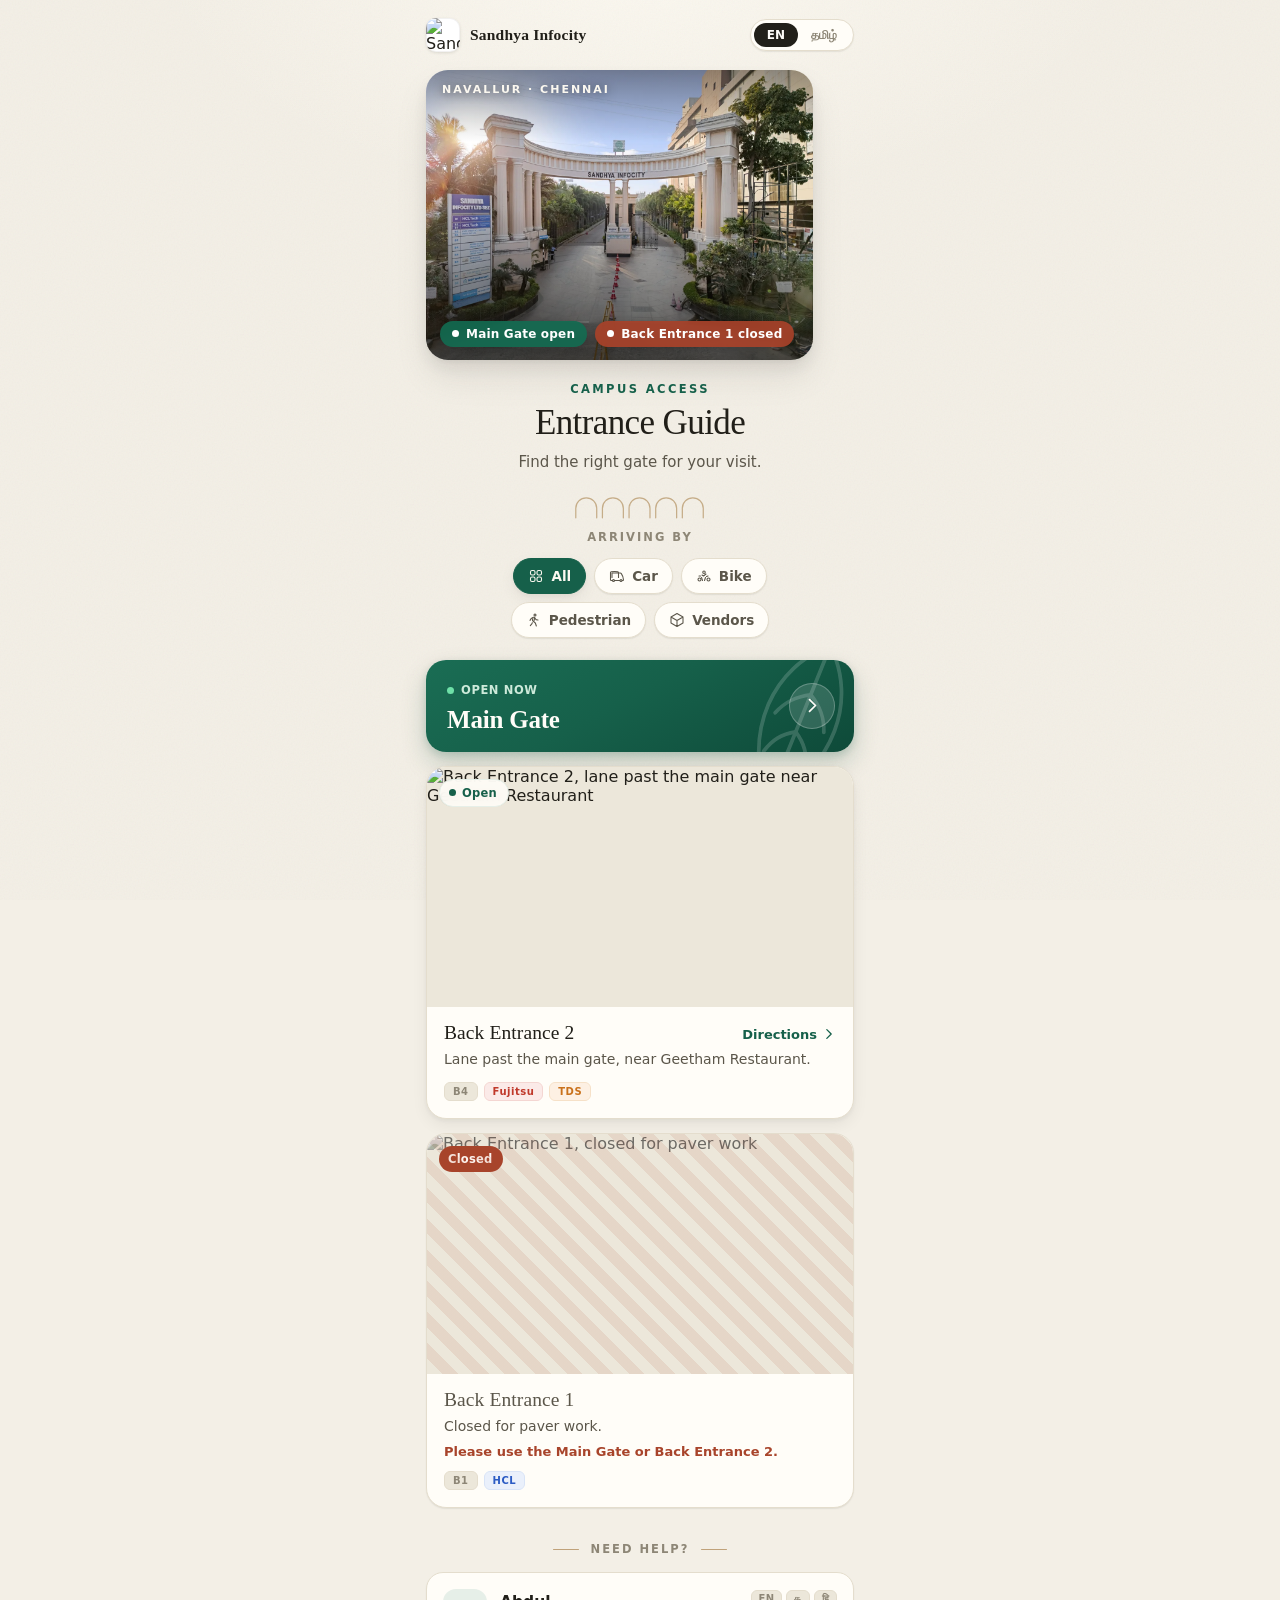
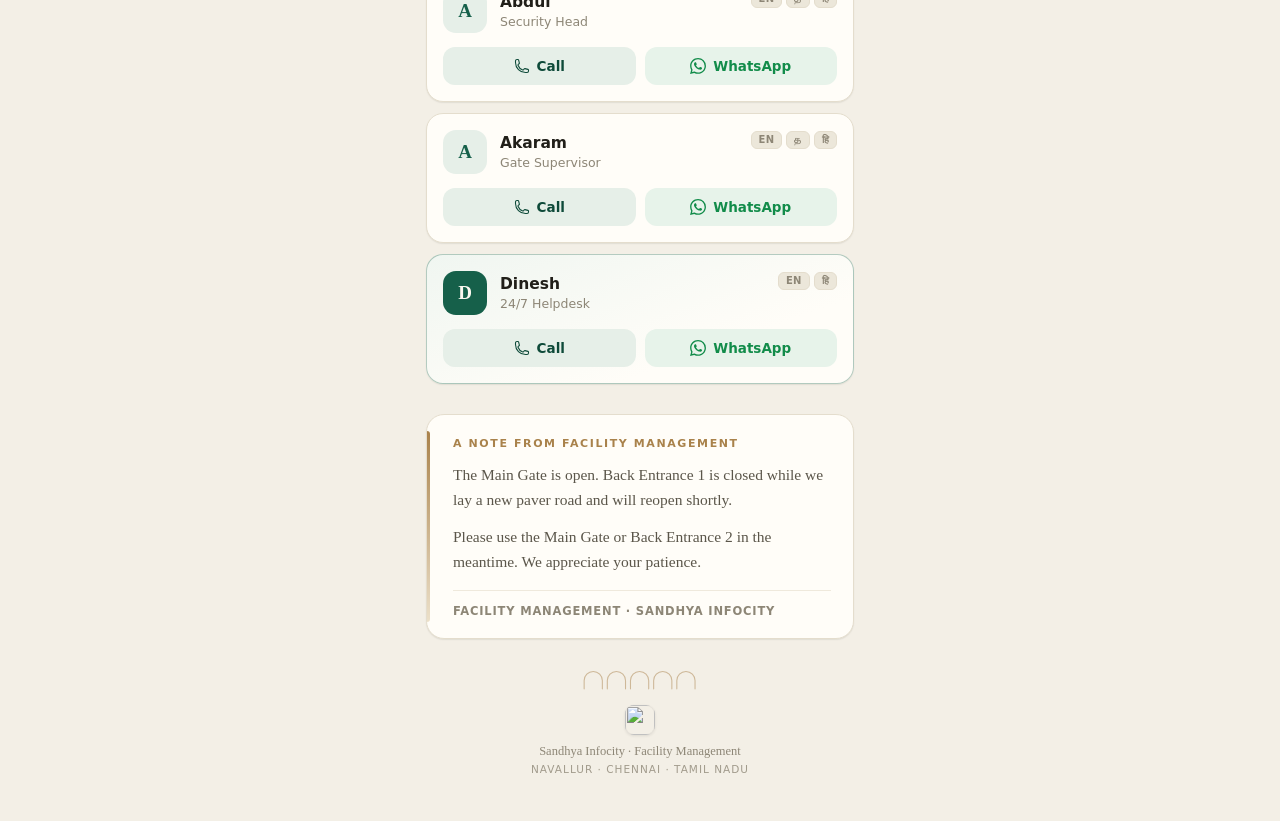
==== index.html @ 34c8c3a0 "tweak(site): drop Main Gate description, add Hindi to contact language badges" ====
<!DOCTYPE html>
<html lang="en">
<head>
    <meta charset="UTF-8">
    <meta name="viewport" content="width=device-width, initial-scale=1.0">
    <meta name="description" content="Sandhya Infocity campus entrance guide with live gate status, directions and security contacts.">
    <meta name="theme-color" content="#f3efe6">
    <meta name="robots" content="noindex, nofollow">
    <meta http-equiv="Content-Security-Policy" content="default-src 'none'; script-src 'unsafe-inline' https://gc.zgo.at; style-src 'unsafe-inline' https://fonts.googleapis.com; font-src https://fonts.gstatic.com; img-src 'self' data: https://renvia-code.goatcounter.com; connect-src 'self' https://renvia-code.goatcounter.com; base-uri 'none'; form-action 'none'">

    <meta property="og:title" content="Sandhya Infocity · Entrance Guide">
    <meta property="og:description" content="Live gate status and directions for Sandhya Infocity. The Main Gate is open.">
    <meta property="og:type" content="website">
    <meta property="og:image" content="https://sandhyainfocity.support/main-gate.webp">
    <meta property="og:url" content="https://sandhyainfocity.support/">

    <title>Sandhya Infocity · Entrance Guide</title>

    <link rel="icon" type="image/png" href="sandhya-infocity.png">
    <link rel="apple-touch-icon" href="sandhya-infocity.png">
    <link rel="canonical" href="https://sandhyainfocity.support/">

    <script data-goatcounter="https://renvia-code.goatcounter.com/count" async src="//gc.zgo.at/count.js"></script>

    <link rel="preconnect" href="https://fonts.googleapis.com">
    <link rel="preconnect" href="https://fonts.gstatic.com" crossorigin>
    <link href="https://fonts.googleapis.com/css2?family=Fraunces:opsz,wght@9..144,400;9..144,500;9..144,600&family=Hind+Madurai:wght@300;400;500;600;700&family=Noto+Serif+Tamil:wght@400;500;600&display=swap" rel="stylesheet">

    <style>
        :root {
            --paper: #f3efe6;
            --paper-2: #ece7da;
            --card: #fffdf8;
            --ink: #211f19;
            --ink-2: #5b564a;
            --ink-3: #8d8676;
            --line: #e4ddcd;
            --line-2: #efe9dc;
            --pine: #16604a;
            --pine-2: #0e4a39;
            --pine-soft: #e6efe8;
            --pine-tint: #f0f6f1;
            --clay: #a8442b;
            --clay-soft: #f6e7df;
            --brass: #a9824b;
            --brass-soft: #ece0c9;
            --wa: #128c4a;
            --wa-soft: #e7f3ea;
            --sh-sm: 0 1px 2px rgba(33,31,25,0.05), 0 1px 1px rgba(33,31,25,0.04);
            --sh-md: 0 2px 5px rgba(33,31,25,0.05), 0 6px 16px rgba(33,31,25,0.06);
            --sh-lg: 0 2px 5px rgba(33,31,25,0.04), 0 8px 18px rgba(33,31,25,0.07), 0 18px 34px rgba(33,31,25,0.08);
            --sh-pine: 0 3px 8px rgba(14,74,57,0.16), 0 12px 26px rgba(14,74,57,0.2);
            --font-display: 'Fraunces', 'Noto Serif Tamil', Georgia, serif;
            --font-body: 'Hind Madurai', 'Noto Serif Tamil', system-ui, sans-serif;
        }

        *, *::before, *::after {
            margin: 0; padding: 0; box-sizing: border-box;
            -webkit-tap-highlight-color: transparent;
        }

        html { -webkit-text-size-adjust: 100%; scroll-behavior: smooth; background-color: var(--paper); }

        body {
            font-family: var(--font-body);
            color: var(--ink);
            background-color: var(--paper);
            background-image: radial-gradient(640px 320px at 50% -40px, #fbf8f0 0%, rgba(251,248,240,0) 75%);
            background-repeat: no-repeat;
            min-height: 100vh;
            overflow-x: hidden;
            -webkit-font-smoothing: antialiased;
            -moz-osx-font-smoothing: grayscale;
            text-rendering: optimizeLegibility;
        }

        img { display: block; max-width: 100%; }
        a { text-decoration: none; color: inherit; }

        ::selection { background: var(--pine-soft); color: var(--pine-2); }

        /* Grain atmosphere */
        .grain {
            position: fixed; inset: 0; z-index: 0; pointer-events: none; opacity: 0.05;
            mix-blend-mode: multiply;
            background-image: url("data:image/svg+xml,%3Csvg xmlns='http://www.w3.org/2000/svg' width='140' height='140'%3E%3Cfilter id='n'%3E%3CfeTurbulence type='fractalNoise' baseFrequency='0.8' numOctaves='2' stitchTiles='stitch'/%3E%3C/filter%3E%3Crect width='100%25' height='100%25' filter='url(%23n)'/%3E%3C/svg%3E");
            background-size: 170px 170px;
        }

        .skip-link {
            position: absolute; top: -120%; left: 16px; z-index: 100;
            padding: 9px 16px; background: var(--pine); color: #fff;
            font-size: 13px; font-weight: 600; border-radius: 0 0 10px 10px;
        }
        .skip-link:focus { top: 0; }

        .page { position: relative; z-index: 1; max-width: 472px; margin: 0 auto; padding-bottom: 40px; }

        /* Topbar */
        .topbar { display: flex; align-items: center; justify-content: space-between; padding: 18px 22px 6px; }
        .brand { display: flex; align-items: center; gap: 10px; }
        .brand-mark { width: 34px; height: 34px; border-radius: 10px; object-fit: cover; background: #fff; box-shadow: 0 1px 3px rgba(33,31,25,0.12), inset 0 0 0 1px rgba(33,31,25,0.06); }
        .brand-name { font-family: var(--font-display); font-size: 15.5px; font-weight: 560; letter-spacing: 0.2px; color: var(--ink); }
        .lang-toggle { display: inline-flex; padding: 3px; background: var(--card); border: 1px solid var(--line); border-radius: 999px; box-shadow: var(--sh-sm); }
        .lang-btn { border: none; background: none; cursor: pointer; font-family: var(--font-body); font-size: 12px; font-weight: 600; color: var(--ink-3); padding: 5px 13px; border-radius: 999px; transition: background 0.2s ease, color 0.2s ease; }
        .lang-btn[aria-pressed="true"] { background: var(--ink); color: #fdfcf8; }
        .lang-btn:active { transform: scale(0.96); }

        /* Hero */
        .hero { padding: 12px 22px 0; }
        .hero-frame { position: relative; border-radius: 22px; overflow: hidden; box-shadow: var(--sh-lg); aspect-ratio: 4 / 3; max-height: 290px; }
        .hero-frame img { width: 100%; height: 100%; object-fit: cover; }
        .hero-scrim { position: absolute; inset: 0; background: linear-gradient(to bottom, rgba(20,16,11,0.4) 0%, rgba(20,16,11,0) 25%, rgba(20,16,11,0) 48%, rgba(20,16,11,0.68) 100%); }
        .hero-kicker { position: absolute; left: 16px; top: 13px; color: #fbf8f0; font-size: 11px; font-weight: 600; letter-spacing: 2px; text-transform: uppercase; text-shadow: 0 1px 10px rgba(0,0,0,0.5); }
        .hero-status { position: absolute; left: 14px; right: 14px; bottom: 13px; display: flex; flex-wrap: wrap; gap: 8px; }
        .hs-item { display: inline-flex; align-items: center; gap: 7px; padding: 6px 12px; border-radius: 999px; color: #fff; font-size: 12px; font-weight: 700; letter-spacing: 0.2px; box-shadow: 0 3px 10px rgba(0,0,0,0.22); backdrop-filter: blur(6px); -webkit-backdrop-filter: blur(6px); }
        .hs-open { background: rgba(18,108,82,0.9); }
        .hs-closed { background: rgba(170,66,42,0.9); }
        .hs-item .dot { width: 7px; height: 7px; border-radius: 50%; background: #fff; flex-shrink: 0; }
        .hs-open .dot { animation: ping-w 2.4s ease-out infinite; }

        /* Intro */
        .intro { text-align: center; padding: 22px 24px 2px; }
        .eyebrow { font-size: 11.5px; font-weight: 600; letter-spacing: 2.4px; text-transform: uppercase; color: var(--pine); }
        .title { font-family: var(--font-display); font-size: 35px; font-weight: 540; line-height: 1.02; letter-spacing: -0.6px; color: var(--ink); margin-top: 9px; }
        .subtitle { font-size: 15px; color: var(--ink-2); line-height: 1.5; margin-top: 10px; }
        .arch { display: block; margin: 22px auto 0; width: 138px; height: auto; color: var(--brass); opacity: 0.6; }

        /* Content */
        .content { padding: 4px 22px 0; }
        .section-label { display: flex; align-items: center; justify-content: center; gap: 12px; margin: 34px 0 16px; font-size: 11.5px; font-weight: 700; letter-spacing: 2px; text-transform: uppercase; color: var(--ink-3); }
        .section-label .rule { height: 1px; width: 26px; background: var(--brass); opacity: 0.7; border-radius: 1px; }

        /* Arrive selector */
        .arrive-label { text-align: center; font-size: 11.5px; font-weight: 600; letter-spacing: 2px; text-transform: uppercase; color: var(--ink-3); margin: 4px 0 14px; }
        .chips { display: flex; flex-wrap: wrap; gap: 8px; justify-content: center; margin: 0 auto 4px; max-width: 334px; }
        .chip {
            display: inline-flex; align-items: center; gap: 7px; padding: 9px 14px;
            border: 1px solid var(--line); background: var(--card); color: var(--ink-2);
            border-radius: 999px; font-family: var(--font-body); font-size: 13.5px; font-weight: 600;
            cursor: pointer; box-shadow: var(--sh-sm); white-space: nowrap;
            transition: background 0.2s ease, color 0.2s ease, border-color 0.2s ease, transform 0.12s ease;
        }
        .chip svg { width: 16px; height: 16px; flex-shrink: 0; stroke: currentColor; }
        .chip[aria-pressed="true"] { background: var(--pine); border-color: var(--pine); color: #fbf8f0; box-shadow: var(--sh-md); }
        .chip:active { transform: scale(0.95); }

        /* Gate cards */
        .gates { margin-top: 22px; }
        .gate[hidden] { display: none; }

        .gate-photo {
            display: block; position: relative; background: var(--card);
            border: 1px solid var(--line); border-radius: 20px; overflow: hidden;
            box-shadow: var(--sh-md); margin-bottom: 14px;
            transition: transform 0.28s cubic-bezier(0.22,0.7,0.24,1), box-shadow 0.28s cubic-bezier(0.22,0.7,0.24,1);
        }
        a.gate-photo:hover { transform: translateY(-2px); box-shadow: var(--sh-lg); }
        a.gate-photo:active { transform: translateY(0) scale(0.995); box-shadow: var(--sh-md); transition-duration: 0.1s; }
        .gate-media { position: relative; aspect-ratio: 16 / 9; overflow: hidden; background: var(--paper-2); }
        .gate-media img { width: 100%; height: 100%; object-fit: cover; }
        .tag {
            position: absolute; top: 12px; left: 12px; display: inline-flex; align-items: center; gap: 6px;
            padding: 6px 11px 6px 9px; border-radius: 999px; font-size: 11.5px; font-weight: 700; letter-spacing: 0.2px;
            backdrop-filter: blur(6px); -webkit-backdrop-filter: blur(6px);
        }
        .tag--quiet { background: rgba(255,253,248,0.92); color: var(--pine); border: 1px solid var(--pine-soft); }
        .tag--closed { background: var(--clay); color: #fdf3ee; }
        .tag .live-dot { width: 7px; height: 7px; border-radius: 50%; background: currentColor; }
        .gate-body { padding: 15px 17px 17px; }
        .gate-head { display: flex; align-items: baseline; justify-content: space-between; gap: 12px; }
        .gate-name { font-family: var(--font-display); font-size: 19.5px; font-weight: 540; letter-spacing: 0.1px; color: var(--ink); line-height: 1.15; }
        .gate-go { display: inline-flex; align-items: center; gap: 5px; color: var(--pine); font-size: 13px; font-weight: 600; white-space: nowrap; }
        .gate-go svg { width: 14px; height: 14px; }
        .gate-desc { margin-top: 5px; font-size: 14px; color: var(--ink-2); line-height: 1.5; }
        .closed-hint { margin-top: 7px; font-size: 13px; font-weight: 600; color: var(--clay); }
        .tags-row { margin-top: 12px; display: flex; flex-wrap: wrap; gap: 6px; }
        .btag { font-size: 10px; font-weight: 700; letter-spacing: 0.5px; padding: 3px 8px; border-radius: 6px; background: var(--paper-2); color: var(--ink-3); border: 1px solid var(--line); }
        .btag-hcl { background: #eaf0fb; color: #2c5cc4; border-color: #d9e4f7; }
        .btag-fujitsu { background: #fbeae8; color: #c0392b; border-color: #f4d6d2; }
        .btag-tds { background: #fdf0e3; color: #c9711b; border-color: #f6e1c8; }

        /* Closed gate */
        .gate--closed { background: var(--card); box-shadow: var(--sh-sm); cursor: default; }
        .gate--closed .gate-media img { filter: grayscale(0.85) brightness(0.96); opacity: 0.62; }
        .gate--closed .gate-media::after {
            content: ''; position: absolute; inset: 0;
            background: repeating-linear-gradient(45deg, rgba(168,68,43,0) 0 11px, rgba(168,68,43,0.1) 11px 22px);
        }
        .gate--closed .gate-name { color: var(--ink-2); }

        /* Primary gate (Main Gate) */
        .gate-primary {
            position: relative; display: flex; align-items: center; gap: 15px; overflow: hidden;
            padding: 19px 19px 19px 21px; margin-bottom: 14px; border-radius: 20px;
            background: linear-gradient(152deg, #1a6d54 0%, var(--pine) 46%, var(--pine-2) 100%);
            color: #f4f8f4; box-shadow: var(--sh-pine);
            transition: transform 0.28s cubic-bezier(0.22,0.7,0.24,1), box-shadow 0.28s cubic-bezier(0.22,0.7,0.24,1);
        }
        .gate-primary:hover { transform: translateY(-2px); box-shadow: 0 4px 10px rgba(14,74,57,0.18), 0 16px 32px rgba(14,74,57,0.26); }
        .gate-primary:active { transform: translateY(0) scale(0.995); box-shadow: var(--sh-pine); transition-duration: 0.1s; }
        .pg-leaf { position: absolute; right: -20px; top: -30px; width: 150px; height: auto; color: #ffffff; opacity: 0.17; transform: rotate(22deg); pointer-events: none; }
        .pg-main { flex: 1; min-width: 0; position: relative; z-index: 1; }
        .pg-status { display: inline-flex; align-items: center; gap: 7px; font-size: 11.5px; font-weight: 700; letter-spacing: 0.6px; text-transform: uppercase; color: #cdeada; }
        .pg-status .live-dot { width: 7px; height: 7px; border-radius: 50%; background: #6ee0a8; box-shadow: 0 0 0 0 rgba(110,224,168,0.6); animation: ping 2.4s ease-out infinite; }
        .pg-name { font-family: var(--font-display); font-size: 25px; font-weight: 560; letter-spacing: -0.2px; line-height: 1.08; margin-top: 8px; color: #fffdf8; }
        .pg-go { position: relative; z-index: 1; flex-shrink: 0; width: 46px; height: 46px; border-radius: 50%; background: rgba(255,255,255,0.14); border: 1px solid rgba(255,255,255,0.25); display: grid; place-items: center; transition: background 0.2s ease; }
        .gate-primary:hover .pg-go { background: rgba(255,255,255,0.22); }
        .pg-go svg { width: 19px; height: 19px; stroke: #fffdf8; }

        /* Contacts */
        .contact { background: var(--card); border: 1px solid var(--line); border-radius: 17px; padding: 16px; margin-bottom: 11px; box-shadow: var(--sh-sm); }
        .contact-primary { border-color: rgba(22,96,74,0.32); background: linear-gradient(160deg, var(--pine-tint), var(--card) 70%); }
        .contact-top { display: flex; align-items: center; gap: 13px; margin-bottom: 14px; position: relative; }
        .monogram { width: 44px; height: 44px; border-radius: 13px; flex-shrink: 0; display: grid; place-items: center; font-family: var(--font-display); font-size: 19px; font-weight: 600; color: var(--pine); background: var(--pine-soft); }
        .contact-primary .monogram { background: var(--pine); color: #fbf8f0; }
        .contact-name { font-size: 15.5px; font-weight: 700; line-height: 1.2; color: var(--ink); }
        .contact-role { font-size: 12.5px; color: var(--ink-3); margin-top: 2px; }
        .contact-langs { position: absolute; top: 1px; right: 0; display: flex; gap: 4px; }
        .contact-langs span { font-size: 10px; font-weight: 700; letter-spacing: 0.3px; color: var(--ink-3); background: var(--paper-2); border: 1px solid var(--line); border-radius: 6px; padding: 2px 7px; }
        .contact-actions { display: flex; gap: 9px; }
        .cbtn { flex: 1; display: inline-flex; align-items: center; justify-content: center; gap: 7px; padding: 11px 14px; border-radius: 12px; font-family: var(--font-body); font-size: 13.5px; font-weight: 600; cursor: pointer; transition: transform 0.12s ease, filter 0.15s ease; }
        .cbtn:active { transform: scale(0.97); }
        .cbtn svg { width: 16px; height: 16px; flex-shrink: 0; }
        .cbtn-call { background: var(--pine-soft); color: var(--pine-2); }
        .cbtn-call svg { stroke: var(--pine-2); fill: none; }
        .cbtn-call:hover { filter: brightness(0.98); }
        .cbtn-wa { background: var(--wa-soft); color: var(--wa); }
        .cbtn-wa svg { fill: var(--wa); }

        /* Notice */
        .notice { position: relative; margin-top: 30px; padding: 22px 22px 20px 26px; background: var(--card); border: 1px solid var(--line); border-radius: 18px; box-shadow: var(--sh-sm); overflow: hidden; }
        .notice::before { content: ''; position: absolute; left: 0; top: 16px; bottom: 16px; width: 3px; border-radius: 0 3px 3px 0; background: linear-gradient(var(--brass), var(--brass-soft)); }
        .notice-title { font-size: 11px; font-weight: 700; letter-spacing: 1.6px; text-transform: uppercase; color: var(--brass); }
        .notice p.note { font-family: var(--font-display); font-size: 15.5px; font-weight: 400; line-height: 1.62; color: var(--ink-2); margin-top: 12px; }
        .notice .sign-off { margin-top: 16px; padding-top: 13px; border-top: 1px solid var(--line-2); font-size: 11.5px; font-weight: 600; letter-spacing: 0.8px; text-transform: uppercase; color: var(--ink-3); }

        /* Footer */
        .footer { text-align: center; padding: 30px 22px 6px; }
        .footer .arch { margin: 0 auto 14px; width: 120px; opacity: 0.5; }
        .footer-logo { width: 30px; height: 30px; margin: 0 auto 9px; }
        .footer-logo img { width: 100%; height: 100%; object-fit: cover; border-radius: 9px; box-shadow: 0 1px 3px rgba(33,31,25,0.1), inset 0 0 0 1px rgba(33,31,25,0.05); }
        .footer-text { font-family: var(--font-display); font-size: 12.5px; font-weight: 500; color: var(--ink-3); }
        .footer-loc { font-size: 10.5px; letter-spacing: 1px; text-transform: uppercase; color: var(--ink-3); margin-top: 4px; opacity: 0.8; }

        /* Reveal on load */
        @keyframes rise { from { opacity: 0; transform: translateY(15px); } to { opacity: 1; transform: none; } }
        @keyframes ping { 0% { box-shadow: 0 0 0 0 rgba(22,96,74,0.45); } 70%, 100% { box-shadow: 0 0 0 7px rgba(22,96,74,0); } }
        @keyframes ping-w { 0% { box-shadow: 0 0 0 0 rgba(255,255,255,0.55); } 70%, 100% { box-shadow: 0 0 0 6px rgba(255,255,255,0); } }
        .reveal { opacity: 0; animation: rise 0.7s cubic-bezier(0.2,0.7,0.2,1) forwards; animation-delay: var(--d, 0s); }

        /* Focus */
        a:focus-visible, button:focus-visible { outline: 2px solid var(--pine); outline-offset: 3px; border-radius: 8px; }

        @media (prefers-reduced-motion: reduce) {
            html { scroll-behavior: auto; }
            *, *::before, *::after { animation: none !important; transition: none !important; }
            .reveal { opacity: 1; }
        }
        @supports (padding-bottom: env(safe-area-inset-bottom)) {
            .page { padding-bottom: calc(40px + env(safe-area-inset-bottom)); }
        }
    </style>
</head>
<body>
    <a href="#main" class="skip-link" data-i18n="skip">Skip to content</a>
    <div class="grain" aria-hidden="true"></div>

    <div class="page">

        <header class="topbar reveal" style="--d:0s">
            <div class="brand">
                <img class="brand-mark" src="sandhya-infocity.png" alt="Sandhya Infocity" width="32" height="32">
                <span class="brand-name">Sandhya Infocity</span>
            </div>
            <div class="lang-toggle" role="group" aria-label="Language">
                <button class="lang-btn" data-lang="en" aria-pressed="true" type="button">EN</button>
                <button class="lang-btn" data-lang="ta" aria-pressed="false" type="button">தமிழ்</button>
            </div>
        </header>

        <section class="hero reveal" style="--d:0.06s">
            <div class="hero-frame">
                <img src="main-gate.webp" alt="Sandhya Infocity main gate, now open" loading="eager" fetchpriority="high" width="1280" height="960">
                <div class="hero-scrim"></div>
                <span class="hero-kicker" data-i18n="page-kicker">Navallur · Chennai</span>
                <div class="hero-status">
                    <span class="hs-item hs-open"><span class="dot"></span><span data-i18n="board-open">Main Gate open</span></span>
                    <span class="hs-item hs-closed"><span class="dot"></span><span data-i18n="board-closed">Back Entrance 1 closed</span></span>
                </div>
            </div>
        </section>

        <section class="intro reveal" style="--d:0.12s">
            <p class="eyebrow" data-i18n="page-eyebrow">Campus Access</p>
            <h1 class="title" data-i18n="page-title">Entrance Guide</h1>
            <p class="subtitle" data-i18n="page-subtitle">Find the right gate for your visit.</p>
            <svg class="arch" viewBox="0 0 145 26" fill="none" stroke="currentColor" stroke-width="1.3" stroke-linecap="round" aria-hidden="true"><path d="M5 24 V14 A11 11 0 0 1 27 14 V24 M33 24 V14 A11 11 0 0 1 55 14 V24 M61 24 V14 A11 11 0 0 1 83 14 V24 M89 24 V14 A11 11 0 0 1 111 14 V24 M117 24 V14 A11 11 0 0 1 139 14 V24"/></svg>
        </section>

        <main class="content" id="main">

            <p class="arrive-label reveal" style="--d:0.2s" data-i18n="arrive-label">Arriving by</p>
            <div class="chips reveal" style="--d:0.24s" role="group" aria-label="Filter gates by how you arrive">
                <button class="chip" data-filter="all" aria-pressed="true" type="button">
                    <svg viewBox="0 0 24 24" fill="none" stroke="currentColor" stroke-width="1.6" aria-hidden="true"><path stroke-linecap="round" stroke-linejoin="round" d="M3.75 6A2.25 2.25 0 016 3.75h2.25A2.25 2.25 0 0110.5 6v2.25a2.25 2.25 0 01-2.25 2.25H6a2.25 2.25 0 01-2.25-2.25V6zM3.75 15.75A2.25 2.25 0 016 13.5h2.25a2.25 2.25 0 012.25 2.25V18a2.25 2.25 0 01-2.25 2.25H6A2.25 2.25 0 013.75 18v-2.25zM13.5 6a2.25 2.25 0 012.25-2.25H18A2.25 2.25 0 0120.25 6v2.25A2.25 2.25 0 0118 10.5h-2.25a2.25 2.25 0 01-2.25-2.25V6zM13.5 15.75a2.25 2.25 0 012.25-2.25H18a2.25 2.25 0 012.25 2.25V18A2.25 2.25 0 0118 20.25h-2.25A2.25 2.25 0 0113.5 18v-2.25z"/></svg>
                    <span data-i18n="filter-all">All</span>
                </button>
                <button class="chip" data-filter="car" aria-pressed="false" type="button">
                    <svg viewBox="0 0 24 24" fill="none" stroke="currentColor" stroke-width="1.6" aria-hidden="true"><path stroke-linecap="round" stroke-linejoin="round" d="M8.25 18.75a1.5 1.5 0 0 1-3 0m3 0a1.5 1.5 0 0 0-3 0m3 0h6m-9 0H3.375a1.125 1.125 0 0 1-1.125-1.125V14.25m17.25 4.5a1.5 1.5 0 0 1-3 0m3 0a1.5 1.5 0 0 0-3 0m3 0h1.125c.621 0 1.129-.504 1.09-1.124a17.902 17.902 0 0 0-3.213-9.193 2.056 2.056 0 0 0-1.58-.86H14.25M16.5 18.75h-2.25m0-11.177v-.958c0-.568-.422-1.048-.988-1.106a48.554 48.554 0 0 0-10.024 0 1.106 1.106 0 0 0-.988 1.106v7.635m12-6.677v6.677m0-6.677H4.5v6.677"/></svg>
                    <span data-i18n="filter-car">Car</span>
                </button>
                <button class="chip" data-filter="bike" aria-pressed="false" type="button">
                    <svg viewBox="0 0 24 24" fill="none" stroke="currentColor" stroke-width="1.6" aria-hidden="true"><path stroke-linecap="round" stroke-linejoin="round" d="M12 4.5c1.036 0 1.875.84 1.875 1.875S13.036 8.25 12 8.25 10.125 7.41 10.125 6.375 10.964 4.5 12 4.5ZM9 10.5l2.25 1.5L15 9m-6.75 5.25 1.5 4.5m4.5-4.5-1.5 4.5m-6-6.75L4.5 12m13.5 0-2.25.75"/><circle cx="5.25" cy="17.25" r="2.25"/><circle cx="18.75" cy="17.25" r="2.25"/></svg>
                    <span data-i18n="filter-bike">Bike</span>
                </button>
                <button class="chip" data-filter="walking" aria-pressed="false" type="button">
                    <svg viewBox="0 0 24 24" fill="none" stroke="currentColor" stroke-width="1.6" aria-hidden="true"><g stroke-linecap="round" stroke-linejoin="round"><path d="m6 12.5l1.738-2.607a2 2 0 0 1 .672-.627l2.189-1.251a1.94 1.94 0 0 1 1.83-.05c.656.328 1.037 1.021 1.317 1.7C14.206 10.781 15.398 12 18 12"/><path d="m13 9l-1.223 5.595M10.5 8.5l-.725 3.265a2 2 0 0 0 .724 2.012L14 16.5l1.5 4.5m-6-5L9 17.5l-2.5 3m8.5-16a1.5 1.5 0 1 1-3 0a1.5 1.5 0 0 1 3 0"/></g></svg>
                    <span data-i18n="filter-pedestrian">Pedestrian</span>
                </button>
                <button class="chip" data-filter="vendors" aria-pressed="false" type="button">
                    <svg viewBox="0 0 24 24" fill="none" stroke="currentColor" stroke-width="1.6" aria-hidden="true"><path stroke-linecap="round" stroke-linejoin="round" d="M21 7.5l-9-5.25L3 7.5m18 0l-9 5.25m9-5.25v9l-9 5.25M3 7.5l9 5.25M3 7.5v9l9 5.25m0-9v9"/></svg>
                    <span data-i18n="filter-vendors">Vendors</span>
                </button>
            </div>

            <div class="gates">

                <!-- Main Gate: open, primary call to action -->
                <a href="https://www.google.com/maps/dir/?api=1&destination=12.850022,80.226467&travelmode=driving"
                   class="gate-primary reveal" style="--d:0.3s" data-category="car bike walking" data-track="main_gate" target="_blank" rel="noopener noreferrer">
                    <svg class="pg-leaf" viewBox="0 0 120 150" fill="none" stroke="currentColor" stroke-width="3" stroke-linecap="round" stroke-linejoin="round" aria-hidden="true"><path d="M60 8 C 96 40, 100 96, 60 142 C 20 96, 24 40, 60 8 Z"/><path d="M60 20 L 60 132"/><path d="M60 50 C 49 56, 43 63, 39 74"/><path d="M60 50 C 71 56, 77 63, 81 74"/><path d="M60 82 C 50 88, 45 95, 42 106"/><path d="M60 82 C 70 88, 75 95, 78 106"/></svg>
                    <div class="pg-main">
                        <span class="pg-status"><span class="live-dot"></span><span data-i18n="status-open">Open now</span></span>
                        <h2 class="pg-name" data-i18n="maingate-title">Main Gate</h2>
                    </div>
                    <span class="pg-go" aria-hidden="true">
                        <svg fill="none" viewBox="0 0 24 24" stroke-width="2.2" stroke="currentColor"><path stroke-linecap="round" stroke-linejoin="round" d="M8.25 4.5l7.5 7.5-7.5 7.5"/></svg>
                    </span>
                </a>

                <!-- Back Entrance 2: open, alternate route -->
                <a href="https://www.google.com/maps/dir/?api=1&destination=12.852392,80.224223&travelmode=driving"
                   class="gate-photo reveal" style="--d:0.36s" data-category="car bike vendors" data-track="entrance2" target="_blank" rel="noopener noreferrer">
                    <div class="gate-media">
                        <img src="back-entrance-2.webp" alt="Back Entrance 2, lane past the main gate near Geetham Restaurant" loading="lazy" width="652" height="386">
                        <span class="tag tag--quiet"><span class="live-dot"></span><span data-i18n="open">Open</span></span>
                    </div>
                    <div class="gate-body">
                        <div class="gate-head">
                            <h3 class="gate-name" data-i18n="entrance2-title">Back Entrance 2</h3>
                            <span class="gate-go" aria-hidden="true">
                                <span data-i18n="directions">Directions</span>
                                <svg fill="none" viewBox="0 0 24 24" stroke-width="2.2" stroke="currentColor"><path stroke-linecap="round" stroke-linejoin="round" d="M8.25 4.5l7.5 7.5-7.5 7.5"/></svg>
                            </span>
                        </div>
                        <p class="gate-desc" data-i18n="entrance2-desc">Lane past the main gate, near Geetham Restaurant.</p>
                        <div class="tags-row">
                            <span class="btag">B4</span><span class="btag btag-fujitsu">Fujitsu</span><span class="btag btag-tds">TDS</span>
                        </div>
                    </div>
                </a>

                <!-- Back Entrance 1: closed for paver work -->
                <div class="gate-photo gate--closed reveal" style="--d:0.42s" data-category="car" data-track="entrance1_closed" aria-disabled="true">
                    <div class="gate-media">
                        <img src="back-entrance-1.webp" alt="Back Entrance 1, closed for paver work" loading="lazy" width="1246" height="674">
                        <span class="tag tag--closed"><span data-i18n="status-closed">Closed</span></span>
                    </div>
                    <div class="gate-body">
                        <div class="gate-head">
                            <h3 class="gate-name" data-i18n="entrance1-title">Back Entrance 1</h3>
                        </div>
                        <p class="gate-desc" data-i18n="entrance1-desc">Closed for paver work.</p>
                        <p class="closed-hint" data-i18n="entrance1-hint">Please use the Main Gate or Back Entrance 2.</p>
                        <div class="tags-row">
                            <span class="btag">B1</span><span class="btag btag-hcl">HCL</span>
                        </div>
                    </div>
                </div>

            </div>

            <!-- Contacts -->
            <div class="section-label reveal" style="--d:0.5s"><span class="rule"></span><span data-i18n="section-help">Need help?</span><span class="rule"></span></div>

            <div class="contact reveal" style="--d:0.54s">
                <div class="contact-top">
                    <div class="monogram" aria-hidden="true">A</div>
                    <div><div class="contact-name">Abdul</div><div class="contact-role" data-i18n="role-security">Security Head</div></div>
                    <div class="contact-langs"><span>EN</span><span>த</span><span>हि</span></div>
                </div>
                <div class="contact-actions">
                    <a href="tel:+919841172866" class="cbtn cbtn-call" data-track="call_abdul" aria-label="Call Abdul">
                        <svg viewBox="0 0 24 24" stroke-width="1.6" aria-hidden="true"><path stroke-linecap="round" stroke-linejoin="round" d="M2.25 6.75c0 8.284 6.716 15 15 15h2.25a2.25 2.25 0 002.25-2.25v-1.372c0-.516-.351-.966-.852-1.091l-4.423-1.106c-.44-.11-.902.055-1.173.417l-.97 1.293c-.282.376-.769.542-1.21.38a12.035 12.035 0 01-7.143-7.143c-.162-.441.004-.928.38-1.21l1.293-.97c.363-.271.527-.734.417-1.173L6.963 3.102a1.125 1.125 0 00-1.091-.852H4.5A2.25 2.25 0 002.25 4.5v2.25z"/></svg>
                        <span data-i18n="call">Call</span>
                    </a>
                    <a href="https://wa.me/919841172866" class="cbtn cbtn-wa" data-track="wa_abdul" target="_blank" rel="noopener noreferrer" aria-label="WhatsApp Abdul">
                        <svg viewBox="0 0 24 24" aria-hidden="true"><path d="M17.472 14.382c-.297-.149-1.758-.867-2.03-.967-.273-.099-.471-.148-.67.15-.197.297-.767.966-.94 1.164-.173.199-.347.223-.644.075-.297-.15-1.255-.463-2.39-1.475-.883-.788-1.48-1.761-1.653-2.059-.173-.297-.018-.458.13-.606.134-.133.298-.347.446-.52.149-.174.198-.298.298-.497.099-.198.05-.371-.025-.52-.075-.149-.669-1.612-.916-2.207-.242-.579-.487-.5-.669-.51-.173-.008-.371-.01-.57-.01-.198 0-.52.074-.792.372-.272.297-1.04 1.016-1.04 2.479 0 1.462 1.065 2.875 1.213 3.074.149.198 2.096 3.2 5.077 4.487.709.306 1.262.489 1.694.625.712.227 1.36.195 1.871.118.571-.085 1.758-.719 2.006-1.413.248-.694.248-1.289.173-1.413-.074-.124-.272-.198-.57-.347m-5.421 7.403h-.004a9.87 9.87 0 01-5.031-1.378l-.361-.214-3.741.982.998-3.648-.235-.374a9.86 9.86 0 01-1.51-5.26c.001-5.45 4.436-9.884 9.888-9.884 2.64 0 5.122 1.03 6.988 2.898a9.825 9.825 0 012.893 6.994c-.003 5.45-4.437 9.884-9.885 9.884m8.413-18.297A11.815 11.815 0 0012.05 0C5.495 0 .16 5.335.157 11.892c0 2.096.547 4.142 1.588 5.945L.057 24l6.305-1.654a11.882 11.882 0 005.683 1.448h.005c6.554 0 11.89-5.335 11.893-11.893a11.821 11.821 0 00-3.48-8.413z"/></svg>
                        WhatsApp
                    </a>
                </div>
            </div>

            <div class="contact reveal" style="--d:0.58s">
                <div class="contact-top">
                    <div class="monogram" aria-hidden="true">A</div>
                    <div><div class="contact-name">Akaram</div><div class="contact-role" data-i18n="role-gate">Gate Supervisor</div></div>
                    <div class="contact-langs"><span>EN</span><span>த</span><span>हि</span></div>
                </div>
                <div class="contact-actions">
                    <a href="tel:+919176641559" class="cbtn cbtn-call" data-track="call_akaram" aria-label="Call Akaram">
                        <svg viewBox="0 0 24 24" stroke-width="1.6" aria-hidden="true"><path stroke-linecap="round" stroke-linejoin="round" d="M2.25 6.75c0 8.284 6.716 15 15 15h2.25a2.25 2.25 0 002.25-2.25v-1.372c0-.516-.351-.966-.852-1.091l-4.423-1.106c-.44-.11-.902.055-1.173.417l-.97 1.293c-.282.376-.769.542-1.21.38a12.035 12.035 0 01-7.143-7.143c-.162-.441.004-.928.38-1.21l1.293-.97c.363-.271.527-.734.417-1.173L6.963 3.102a1.125 1.125 0 00-1.091-.852H4.5A2.25 2.25 0 002.25 4.5v2.25z"/></svg>
                        <span data-i18n="call">Call</span>
                    </a>
                    <a href="https://wa.me/919176641559" class="cbtn cbtn-wa" data-track="wa_akaram" target="_blank" rel="noopener noreferrer" aria-label="WhatsApp Akaram">
                        <svg viewBox="0 0 24 24" aria-hidden="true"><path d="M17.472 14.382c-.297-.149-1.758-.867-2.03-.967-.273-.099-.471-.148-.67.15-.197.297-.767.966-.94 1.164-.173.199-.347.223-.644.075-.297-.15-1.255-.463-2.39-1.475-.883-.788-1.48-1.761-1.653-2.059-.173-.297-.018-.458.13-.606.134-.133.298-.347.446-.52.149-.174.198-.298.298-.497.099-.198.05-.371-.025-.52-.075-.149-.669-1.612-.916-2.207-.242-.579-.487-.5-.669-.51-.173-.008-.371-.01-.57-.01-.198 0-.52.074-.792.372-.272.297-1.04 1.016-1.04 2.479 0 1.462 1.065 2.875 1.213 3.074.149.198 2.096 3.2 5.077 4.487.709.306 1.262.489 1.694.625.712.227 1.36.195 1.871.118.571-.085 1.758-.719 2.006-1.413.248-.694.248-1.289.173-1.413-.074-.124-.272-.198-.57-.347m-5.421 7.403h-.004a9.87 9.87 0 01-5.031-1.378l-.361-.214-3.741.982.998-3.648-.235-.374a9.86 9.86 0 01-1.51-5.26c.001-5.45 4.436-9.884 9.888-9.884 2.64 0 5.122 1.03 6.988 2.898a9.825 9.825 0 012.893 6.994c-.003 5.45-4.437 9.884-9.885 9.884m8.413-18.297A11.815 11.815 0 0012.05 0C5.495 0 .16 5.335.157 11.892c0 2.096.547 4.142 1.588 5.945L.057 24l6.305-1.654a11.882 11.882 0 005.683 1.448h.005c6.554 0 11.89-5.335 11.893-11.893a11.821 11.821 0 00-3.48-8.413z"/></svg>
                        WhatsApp
                    </a>
                </div>
            </div>

            <div class="contact contact-primary reveal" style="--d:0.62s">
                <div class="contact-top">
                    <div class="monogram" aria-hidden="true">D</div>
                    <div><div class="contact-name">Dinesh</div><div class="contact-role" data-i18n="role-helpdesk">24/7 Helpdesk</div></div>
                    <div class="contact-langs"><span>EN</span><span>हि</span></div>
                </div>
                <div class="contact-actions">
                    <a href="tel:+917729880644" class="cbtn cbtn-call" data-track="call_dinesh" aria-label="Call Dinesh">
                        <svg viewBox="0 0 24 24" stroke-width="1.6" aria-hidden="true"><path stroke-linecap="round" stroke-linejoin="round" d="M2.25 6.75c0 8.284 6.716 15 15 15h2.25a2.25 2.25 0 002.25-2.25v-1.372c0-.516-.351-.966-.852-1.091l-4.423-1.106c-.44-.11-.902.055-1.173.417l-.97 1.293c-.282.376-.769.542-1.21.38a12.035 12.035 0 01-7.143-7.143c-.162-.441.004-.928.38-1.21l1.293-.97c.363-.271.527-.734.417-1.173L6.963 3.102a1.125 1.125 0 00-1.091-.852H4.5A2.25 2.25 0 002.25 4.5v2.25z"/></svg>
                        <span data-i18n="call">Call</span>
                    </a>
                    <a href="https://wa.me/917729880644" class="cbtn cbtn-wa" data-track="wa_dinesh" target="_blank" rel="noopener noreferrer" aria-label="WhatsApp Dinesh">
                        <svg viewBox="0 0 24 24" aria-hidden="true"><path d="M17.472 14.382c-.297-.149-1.758-.867-2.03-.967-.273-.099-.471-.148-.67.15-.197.297-.767.966-.94 1.164-.173.199-.347.223-.644.075-.297-.15-1.255-.463-2.39-1.475-.883-.788-1.48-1.761-1.653-2.059-.173-.297-.018-.458.13-.606.134-.133.298-.347.446-.52.149-.174.198-.298.298-.497.099-.198.05-.371-.025-.52-.075-.149-.669-1.612-.916-2.207-.242-.579-.487-.5-.669-.51-.173-.008-.371-.01-.57-.01-.198 0-.52.074-.792.372-.272.297-1.04 1.016-1.04 2.479 0 1.462 1.065 2.875 1.213 3.074.149.198 2.096 3.2 5.077 4.487.709.306 1.262.489 1.694.625.712.227 1.36.195 1.871.118.571-.085 1.758-.719 2.006-1.413.248-.694.248-1.289.173-1.413-.074-.124-.272-.198-.57-.347m-5.421 7.403h-.004a9.87 9.87 0 01-5.031-1.378l-.361-.214-3.741.982.998-3.648-.235-.374a9.86 9.86 0 01-1.51-5.26c.001-5.45 4.436-9.884 9.888-9.884 2.64 0 5.122 1.03 6.988 2.898a9.825 9.825 0 012.893 6.994c-.003 5.45-4.437 9.884-9.885 9.884m8.413-18.297A11.815 11.815 0 0012.05 0C5.495 0 .16 5.335.157 11.892c0 2.096.547 4.142 1.588 5.945L.057 24l6.305-1.654a11.882 11.882 0 005.683 1.448h.005c6.554 0 11.89-5.335 11.893-11.893a11.821 11.821 0 00-3.48-8.413z"/></svg>
                        WhatsApp
                    </a>
                </div>
            </div>

            <aside class="notice reveal" style="--d:0.66s">
                <p class="notice-title" data-i18n="notice-title">A note from Facility Management</p>
                <p class="note" data-i18n="notice-p1">The Main Gate is open. Back Entrance 1 is closed while we lay a new paver road and will reopen shortly.</p>
                <p class="note" data-i18n="notice-p2">Please use the Main Gate or Back Entrance 2 in the meantime. We appreciate your patience.</p>
                <div class="sign-off" data-i18n="sign-off">Facility Management · Sandhya Infocity</div>
            </aside>

        </main>

        <footer class="footer reveal" style="--d:0.7s">
            <svg class="arch" viewBox="0 0 145 26" fill="none" stroke="currentColor" stroke-width="1.3" stroke-linecap="round" aria-hidden="true"><path d="M5 24 V14 A11 11 0 0 1 27 14 V24 M33 24 V14 A11 11 0 0 1 55 14 V24 M61 24 V14 A11 11 0 0 1 83 14 V24 M89 24 V14 A11 11 0 0 1 111 14 V24 M117 24 V14 A11 11 0 0 1 139 14 V24"/></svg>
            <div class="footer-logo"><img src="sandhya-infocity.png" alt="" width="27" height="27"></div>
            <div class="footer-text" data-i18n="footer">Sandhya Infocity · Facility Management</div>
            <div class="footer-loc" data-i18n="footer-loc">Navallur · Chennai · Tamil Nadu</div>
        </footer>

    </div>

    <script>
        (function () {
            'use strict';

            var STRINGS = {
                en: {
                    'skip': 'Skip to content',
                    'page-kicker': 'Navallur · Chennai',
                    'page-eyebrow': 'Campus Access',
                    'page-title': 'Entrance Guide',
                    'page-subtitle': 'Find the right gate for your visit.',
                    'board-open': 'Main Gate open',
                    'board-closed': 'Back Entrance 1 closed',
                    'arrive-label': 'Arriving by',
                    'filter-all': 'All',
                    'filter-car': 'Car',
                    'filter-bike': 'Bike',
                    'filter-pedestrian': 'Pedestrian',
                    'filter-vendors': 'Vendors',
                    'status-open': 'Open now',
                    'maingate-title': 'Main Gate',
                    'directions': 'Directions',
                    'open': 'Open',
                    'status-closed': 'Closed',
                    'entrance1-title': 'Back Entrance 1',
                    'entrance1-desc': 'Closed for paver work.',
                    'entrance1-hint': 'Please use the Main Gate or Back Entrance 2.',
                    'entrance2-title': 'Back Entrance 2',
                    'entrance2-desc': 'Lane past the main gate, near Geetham Restaurant.',
                    'section-help': 'Need help?',
                    'role-security': 'Security Head',
                    'role-gate': 'Gate Supervisor',
                    'role-helpdesk': '24/7 Helpdesk',
                    'call': 'Call',
                    'notice-title': 'A note from Facility Management',
                    'notice-p1': 'The Main Gate is open. Back Entrance 1 is closed while we lay a new paver road and will reopen shortly.',
                    'notice-p2': 'Please use the Main Gate or Back Entrance 2 in the meantime. We appreciate your patience.',
                    'sign-off': 'Facility Management · Sandhya Infocity',
                    'footer': 'Sandhya Infocity · Facility Management',
                    'footer-loc': 'Navallur · Chennai · Tamil Nadu'
                },
                ta: {
                    'skip': 'உள்ளடக்கத்திற்குச் செல்க',
                    'page-kicker': 'நாவல்லூர் · சென்னை',
                    'page-eyebrow': 'வளாக அணுகல்',
                    'page-title': 'நுழைவு வழிகாட்டி',
                    'page-subtitle': 'உங்கள் வருகைக்கு ஏற்ற வாயிலைத் தேர்ந்தெடுக்கவும்.',
                    'board-open': 'முதன்மை வாயில் திறந்துள்ளது',
                    'board-closed': 'பின் நுழைவு 1 மூடப்பட்டுள்ளது',
                    'arrive-label': 'எவ்வாறு வருகிறீர்கள்',
                    'filter-all': 'அனைத்தும்',
                    'filter-car': 'கார்',
                    'filter-bike': 'பைக்',
                    'filter-pedestrian': 'நடைபயணி',
                    'filter-vendors': 'விற்பனையாளர்',
                    'status-open': 'இப்போது திறந்துள்ளது',
                    'maingate-title': 'முதன்மை வாயில்',
                    'directions': 'வழிகாட்டு',
                    'open': 'திறந்துள்ளது',
                    'status-closed': 'மூடப்பட்டுள்ளது',
                    'entrance1-title': 'பின் நுழைவு 1',
                    'entrance1-desc': 'பேவர் பணிக்காக மூடப்பட்டுள்ளது.',
                    'entrance1-hint': 'முதன்மை வாயில் அல்லது பின் நுழைவு 2 ஐப் பயன்படுத்தவும்.',
                    'entrance2-title': 'பின் நுழைவு 2',
                    'entrance2-desc': 'முதன்மை வாயிலைக் கடந்த பாதை, Geetham Restaurant அருகில்.',
                    'section-help': 'உதவி தேவையா?',
                    'role-security': 'பாதுகாப்புத் தலைவர்',
                    'role-gate': 'வாயில் மேற்பார்வையாளர்',
                    'role-helpdesk': '24/7 உதவி மையம்',
                    'call': 'அழை',
                    'notice-title': 'வசதி மேலாண்மையின் குறிப்பு',
                    'notice-p1': 'முதன்மை வாயில் திறந்துள்ளது. புதிய பேவர் சாலை அமைக்கும் வரை பின் நுழைவு 1 மூடப்பட்டுள்ளது; விரைவில் மீண்டும் திறக்கப்படும்.',
                    'notice-p2': 'அதுவரை முதன்மை வாயில் அல்லது பின் நுழைவு 2 ஐப் பயன்படுத்தவும். உங்கள் பொறுமைக்கு நன்றி.',
                    'sign-off': 'வசதி மேலாண்மை · சந்தியா இன்ஃபோசிட்டி',
                    'footer': 'சந்தியா இன்ஃபோசிட்டி · வசதி மேலாண்மை',
                    'footer-loc': 'நாவல்லூர் · சென்னை · தமிழ்நாடு'
                }
            };

            function setLanguage(lang, isAutoDetect) {
                var strings = STRINGS[lang];
                if (!strings) return;
                document.querySelectorAll('[data-i18n]').forEach(function (el) {
                    var key = el.getAttribute('data-i18n');
                    if (strings[key] !== undefined) el.textContent = strings[key];
                });
                document.documentElement.lang = lang;
                document.querySelectorAll('.lang-btn').forEach(function (btn) {
                    btn.setAttribute('aria-pressed', btn.getAttribute('data-lang') === lang ? 'true' : 'false');
                });
                if (!isAutoDetect) {
                    try { localStorage.setItem('lang', lang); } catch (e) {}
                }
            }

            function detectBrowserLanguage() {
                var languages = navigator.languages || [navigator.language || navigator.userLanguage || 'en'];
                for (var i = 0; i < languages.length; i++) {
                    var lang = languages[i].toLowerCase();
                    if (lang === 'ta' || lang.indexOf('ta-') === 0) return 'ta';
                }
                return 'en';
            }

            var visitSource = new URLSearchParams(window.location.search).get('src') || 'direct';

            function trackClick(action) {
                if (window.goatcounter) { window.goatcounter.count({ path: action, event: true }); }
            }

            (function initLanguage() {
                var saved = null;
                try { saved = localStorage.getItem('lang'); } catch (e) {}

                if (saved && STRINGS[saved]) {
                    setLanguage(saved, false);
                } else {
                    var detected = detectBrowserLanguage();
                    if (detected !== 'en') {
                        setLanguage(detected, true);
                        trackClick('lang_auto_' + detected);
                    }
                }
            })();

            document.querySelectorAll('.lang-btn').forEach(function (btn) {
                btn.addEventListener('click', function () {
                    setLanguage(this.getAttribute('data-lang'), false);
                    trackClick('lang_' + this.getAttribute('data-lang'));
                });
            });

            document.addEventListener('click', function (e) {
                var target = e.target.closest('[data-track]');
                if (target) trackClick(target.getAttribute('data-track'));
            });

            var cards = document.querySelectorAll('[data-category]');
            var chips = document.querySelectorAll('.chip[data-filter]');

            chips.forEach(function (chip) {
                chip.addEventListener('click', function () {
                    var filter = this.getAttribute('data-filter');
                    chips.forEach(function (c) { c.setAttribute('aria-pressed', 'false'); });
                    this.setAttribute('aria-pressed', 'true');
                    if (filter === 'all') {
                        cards.forEach(function (card) { card.removeAttribute('hidden'); });
                    } else {
                        cards.forEach(function (card) {
                            var categories = card.getAttribute('data-category').split(' ');
                            if (categories.indexOf(filter) !== -1) card.removeAttribute('hidden');
                            else card.setAttribute('hidden', '');
                        });
                    }
                    trackClick('filter_' + filter);
                });
            });

            trackClick('visit_' + visitSource);
        })();
    </script>
</body>
</html>
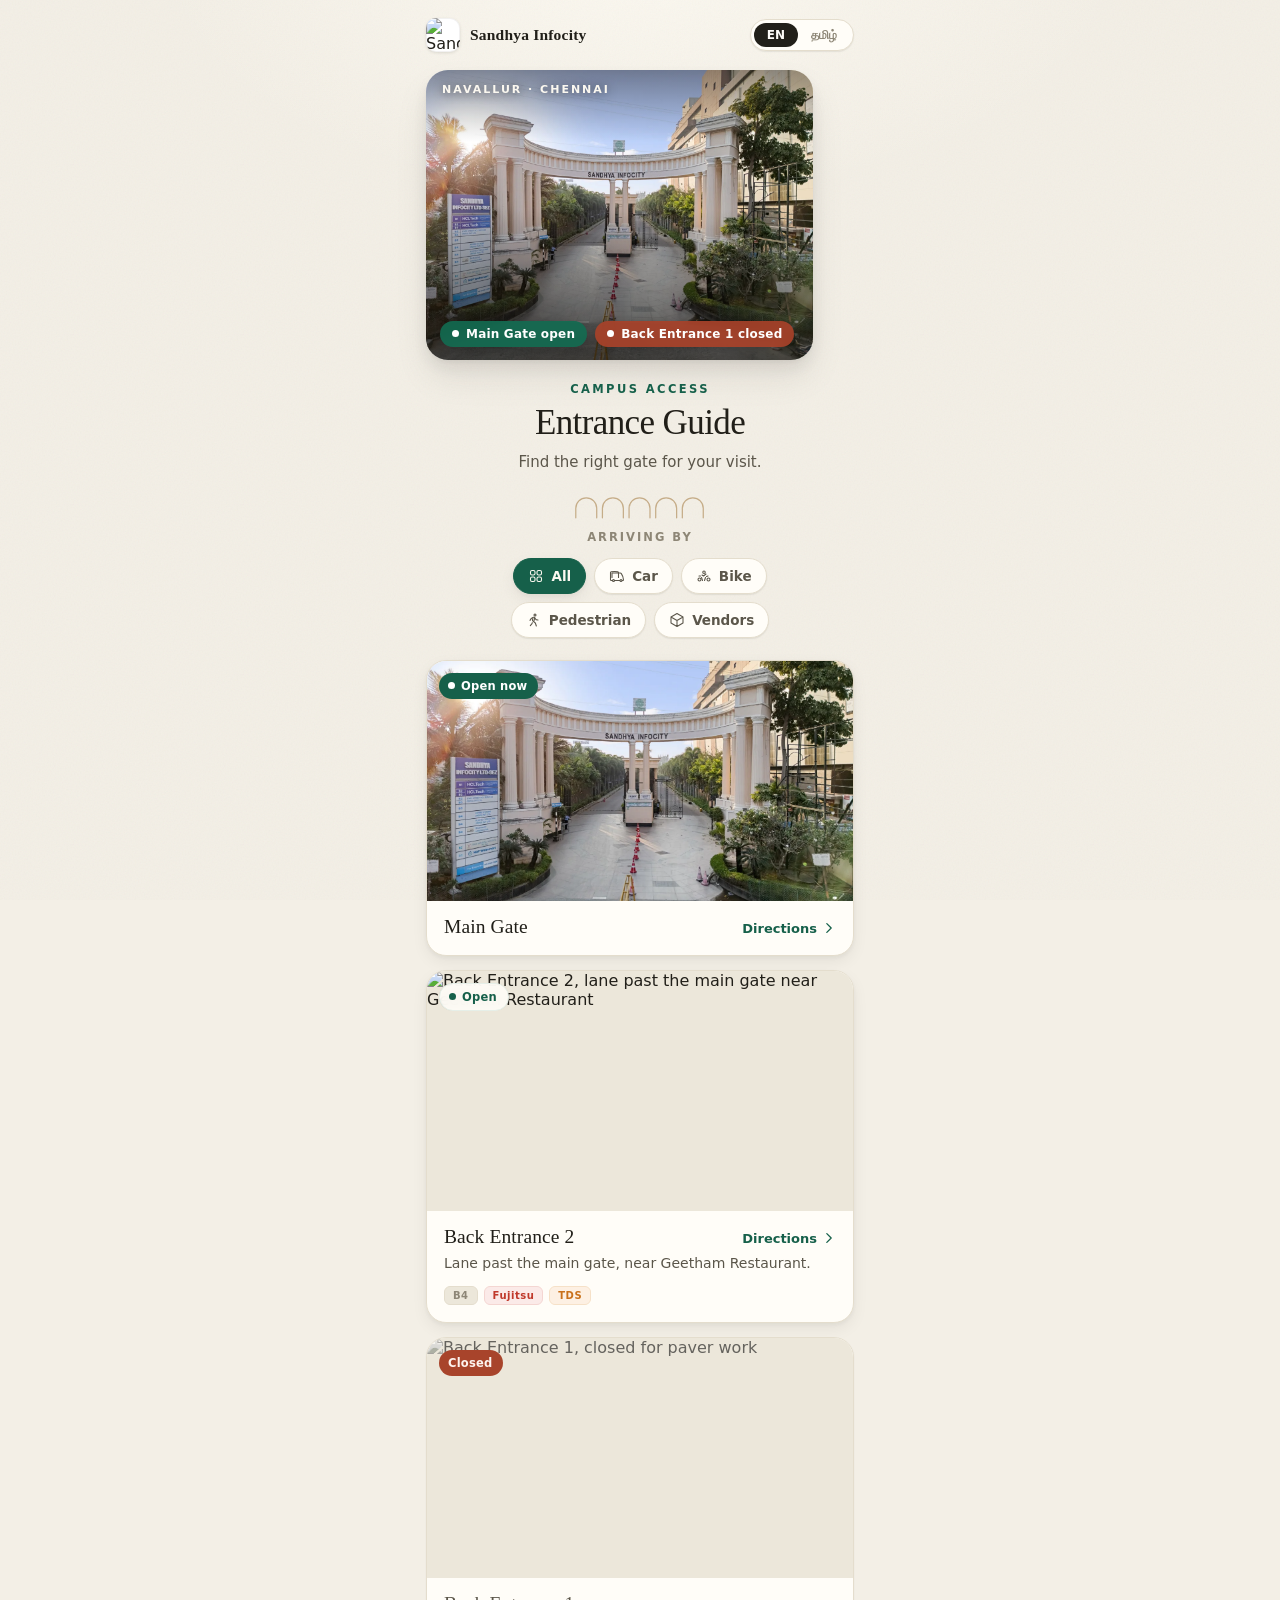
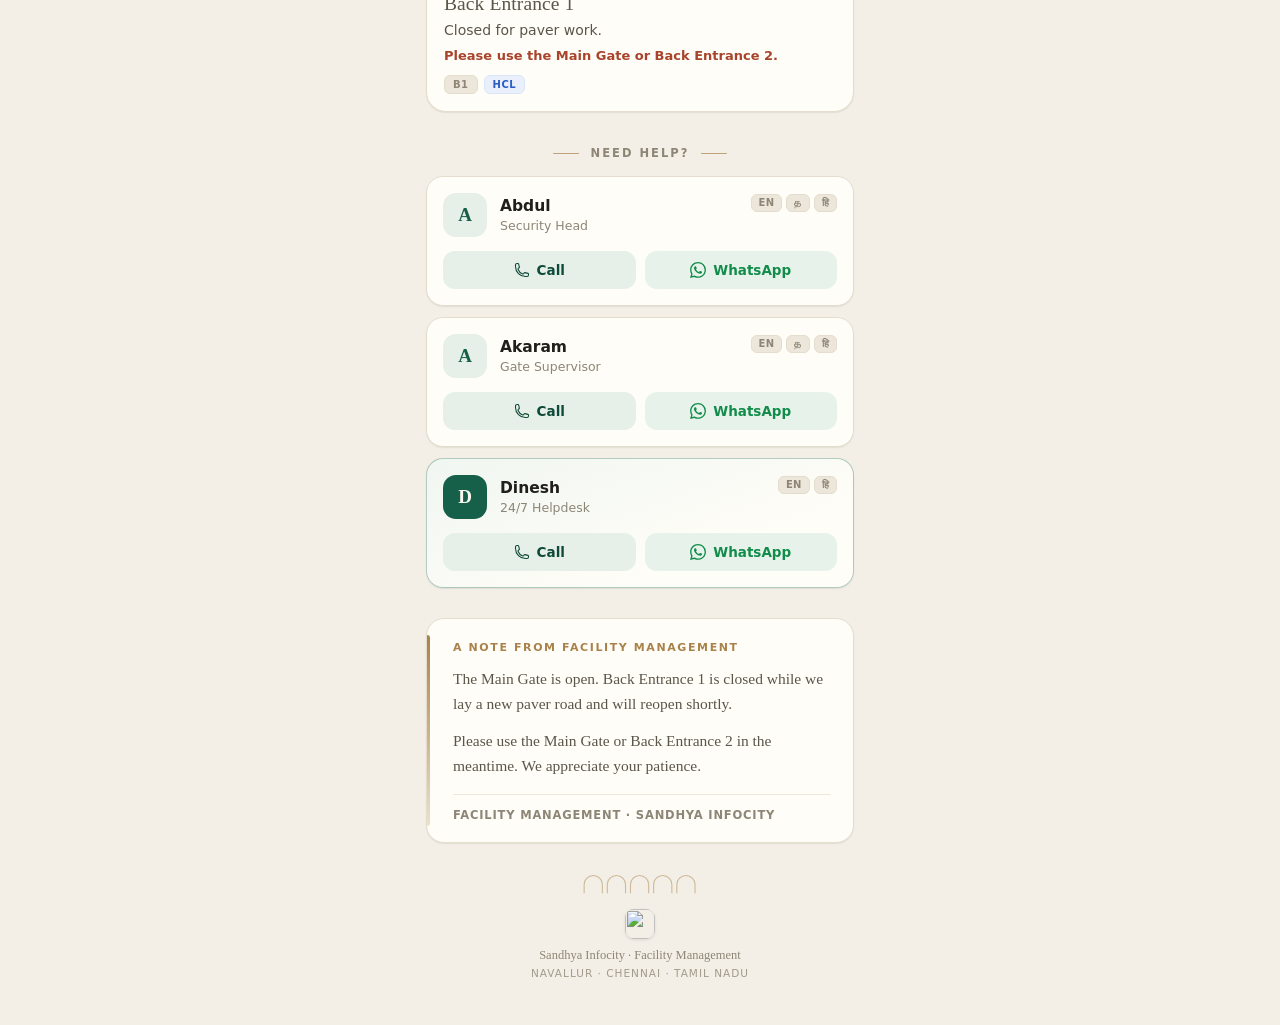
==== commit f64ca10f: "fix(site): make Main Gate a uniform card, refine gate filters, drop closed hatch - Main Gate is now " ====
--- a/index.html
+++ b/index.html
@@ -182,31 +182,12 @@
 
         /* Closed gate */
         .gate--closed { background: var(--card); box-shadow: var(--sh-sm); cursor: default; }
-        .gate--closed .gate-media img { filter: grayscale(0.85) brightness(0.96); opacity: 0.62; }
-        .gate--closed .gate-media::after {
-            content: ''; position: absolute; inset: 0;
-            background: repeating-linear-gradient(45deg, rgba(168,68,43,0) 0 11px, rgba(168,68,43,0.1) 11px 22px);
-        }
+        .gate--closed .gate-media img { filter: grayscale(0.9) brightness(0.99); opacity: 0.66; }
         .gate--closed .gate-name { color: var(--ink-2); }
 
-        /* Primary gate (Main Gate) */
-        .gate-primary {
-            position: relative; display: flex; align-items: center; gap: 15px; overflow: hidden;
-            padding: 19px 19px 19px 21px; margin-bottom: 14px; border-radius: 20px;
-            background: linear-gradient(152deg, #1a6d54 0%, var(--pine) 46%, var(--pine-2) 100%);
-            color: #f4f8f4; box-shadow: var(--sh-pine);
-            transition: transform 0.28s cubic-bezier(0.22,0.7,0.24,1), box-shadow 0.28s cubic-bezier(0.22,0.7,0.24,1);
-        }
-        .gate-primary:hover { transform: translateY(-2px); box-shadow: 0 4px 10px rgba(14,74,57,0.18), 0 16px 32px rgba(14,74,57,0.26); }
-        .gate-primary:active { transform: translateY(0) scale(0.995); box-shadow: var(--sh-pine); transition-duration: 0.1s; }
-        .pg-leaf { position: absolute; right: -20px; top: -30px; width: 150px; height: auto; color: #ffffff; opacity: 0.17; transform: rotate(22deg); pointer-events: none; }
-        .pg-main { flex: 1; min-width: 0; position: relative; z-index: 1; }
-        .pg-status { display: inline-flex; align-items: center; gap: 7px; font-size: 11.5px; font-weight: 700; letter-spacing: 0.6px; text-transform: uppercase; color: #cdeada; }
-        .pg-status .live-dot { width: 7px; height: 7px; border-radius: 50%; background: #6ee0a8; box-shadow: 0 0 0 0 rgba(110,224,168,0.6); animation: ping 2.4s ease-out infinite; }
-        .pg-name { font-family: var(--font-display); font-size: 25px; font-weight: 560; letter-spacing: -0.2px; line-height: 1.08; margin-top: 8px; color: #fffdf8; }
-        .pg-go { position: relative; z-index: 1; flex-shrink: 0; width: 46px; height: 46px; border-radius: 50%; background: rgba(255,255,255,0.14); border: 1px solid rgba(255,255,255,0.25); display: grid; place-items: center; transition: background 0.2s ease; }
-        .gate-primary:hover .pg-go { background: rgba(255,255,255,0.22); }
-        .pg-go svg { width: 19px; height: 19px; stroke: #fffdf8; }
+        /* Open tag for the recommended open gate */
+        .tag--open { background: var(--pine); color: #fff; }
+        .tag--open .live-dot { animation: ping-w 2.4s ease-out infinite; }
 
         /* Contacts */
         .contact { background: var(--card); border: 1px solid var(--line); border-radius: 17px; padding: 16px; margin-bottom: 11px; box-shadow: var(--sh-sm); }
@@ -326,17 +307,22 @@
 
             <div class="gates">
 
-                <!-- Main Gate: open, primary call to action -->
+                <!-- Main Gate: open, recommended -->
                 <a href="https://www.google.com/maps/dir/?api=1&destination=12.850022,80.226467&travelmode=driving"
-                   class="gate-primary reveal" style="--d:0.3s" data-category="car bike walking" data-track="main_gate" target="_blank" rel="noopener noreferrer">
-                    <svg class="pg-leaf" viewBox="0 0 120 150" fill="none" stroke="currentColor" stroke-width="3" stroke-linecap="round" stroke-linejoin="round" aria-hidden="true"><path d="M60 8 C 96 40, 100 96, 60 142 C 20 96, 24 40, 60 8 Z"/><path d="M60 20 L 60 132"/><path d="M60 50 C 49 56, 43 63, 39 74"/><path d="M60 50 C 71 56, 77 63, 81 74"/><path d="M60 82 C 50 88, 45 95, 42 106"/><path d="M60 82 C 70 88, 75 95, 78 106"/></svg>
-                    <div class="pg-main">
-                        <span class="pg-status"><span class="live-dot"></span><span data-i18n="status-open">Open now</span></span>
-                        <h2 class="pg-name" data-i18n="maingate-title">Main Gate</h2>
+                   class="gate-photo reveal" style="--d:0.3s" data-category="car bike walking" data-track="main_gate" target="_blank" rel="noopener noreferrer">
+                    <div class="gate-media">
+                        <img src="main-gate.webp" alt="Sandhya Infocity main gate, now open" loading="lazy" width="1280" height="960">
+                        <span class="tag tag--open"><span class="live-dot"></span><span data-i18n="status-open">Open now</span></span>
                     </div>
-                    <span class="pg-go" aria-hidden="true">
-                        <svg fill="none" viewBox="0 0 24 24" stroke-width="2.2" stroke="currentColor"><path stroke-linecap="round" stroke-linejoin="round" d="M8.25 4.5l7.5 7.5-7.5 7.5"/></svg>
-                    </span>
+                    <div class="gate-body">
+                        <div class="gate-head">
+                            <h3 class="gate-name" data-i18n="maingate-title">Main Gate</h3>
+                            <span class="gate-go" aria-hidden="true">
+                                <span data-i18n="directions">Directions</span>
+                                <svg fill="none" viewBox="0 0 24 24" stroke-width="2.2" stroke="currentColor"><path stroke-linecap="round" stroke-linejoin="round" d="M8.25 4.5l7.5 7.5-7.5 7.5"/></svg>
+                            </span>
+                        </div>
+                    </div>
                 </a>
 
                 <!-- Back Entrance 2: open, alternate route -->
@@ -362,7 +348,7 @@
                 </a>
 
                 <!-- Back Entrance 1: closed for paver work -->
-                <div class="gate-photo gate--closed reveal" style="--d:0.42s" data-category="car" data-track="entrance1_closed" aria-disabled="true">
+                <div class="gate-photo gate--closed reveal" style="--d:0.42s" data-category="car vendors" data-track="entrance1_closed" aria-disabled="true">
                     <div class="gate-media">
                         <img src="back-entrance-1.webp" alt="Back Entrance 1, closed for paver work" loading="lazy" width="1246" height="674">
                         <span class="tag tag--closed"><span data-i18n="status-closed">Closed</span></span>
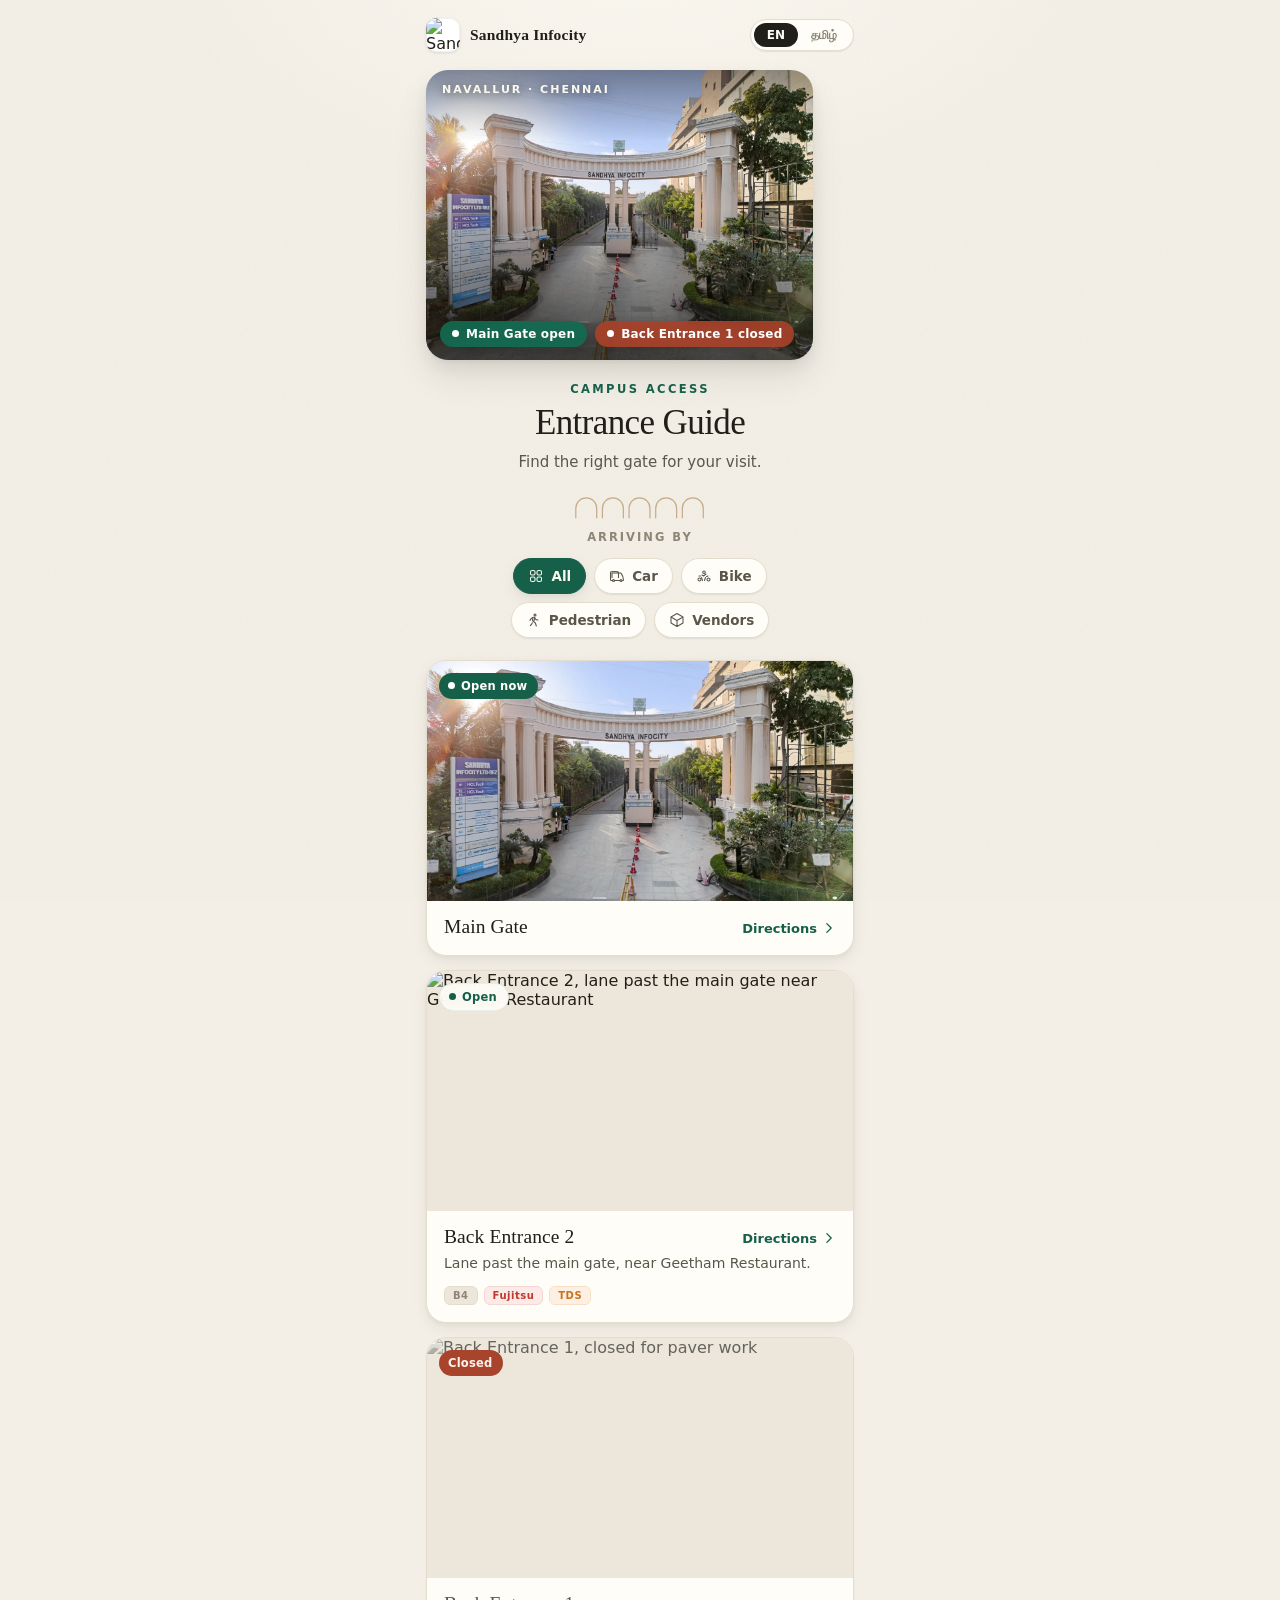
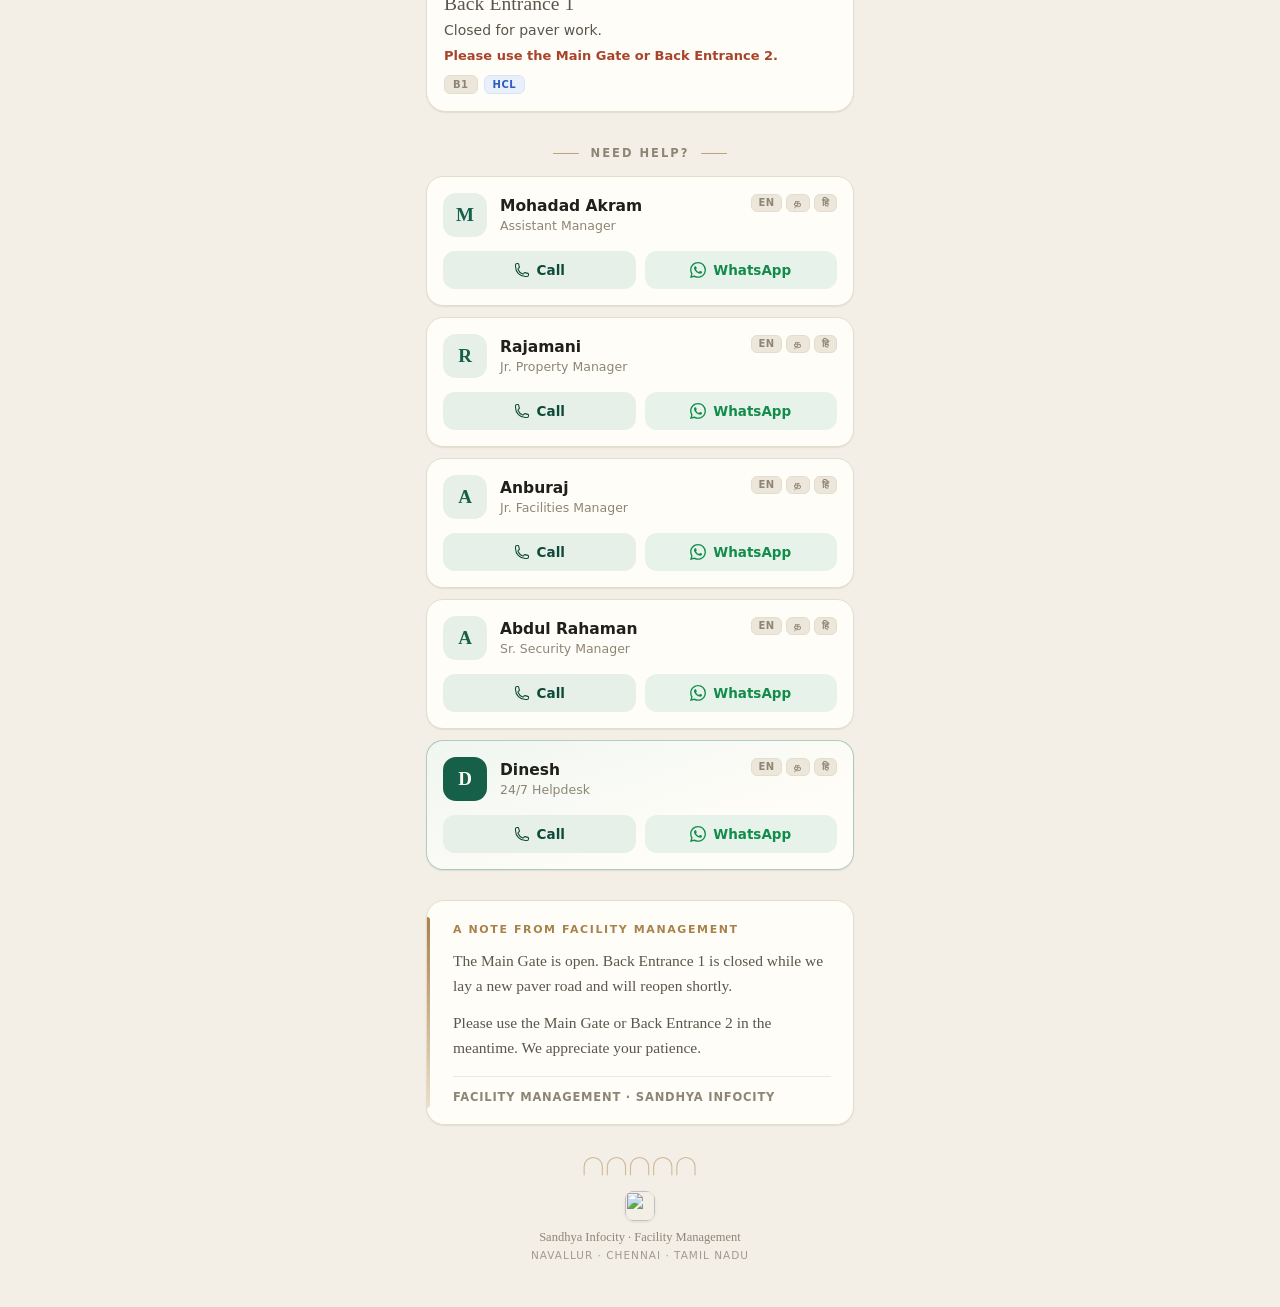
==== commit 875753e9: "content(site): update help contacts to five staff with new numbers - Mohadad Akram (Assistant Manage" ====
--- a/index.html
+++ b/index.html
@@ -348,7 +348,7 @@
                 </a>
 
                 <!-- Back Entrance 1: closed for paver work -->
-                <div class="gate-photo gate--closed reveal" style="--d:0.42s" data-category="car vendors" data-track="entrance1_closed" aria-disabled="true">
+                <div class="gate-photo gate--closed reveal" style="--d:0.42s" data-category="car" data-track="entrance1_closed" aria-disabled="true">
                     <div class="gate-media">
                         <img src="back-entrance-1.webp" alt="Back Entrance 1, closed for paver work" loading="lazy" width="1246" height="674">
                         <span class="tag tag--closed"><span data-i18n="status-closed">Closed</span></span>
@@ -370,61 +370,97 @@
             <!-- Contacts -->
             <div class="section-label reveal" style="--d:0.5s"><span class="rule"></span><span data-i18n="section-help">Need help?</span><span class="rule"></span></div>
 
-            <div class="contact reveal" style="--d:0.54s">
+            <div class="contact reveal" style="--d:0.52s">
+                <div class="contact-top">
+                    <div class="monogram" aria-hidden="true">M</div>
+                    <div><div class="contact-name">Mohadad Akram</div><div class="contact-role" data-i18n="role-asst">Assistant Manager</div></div>
+                    <div class="contact-langs"><span>EN</span><span>த</span><span>हि</span></div>
+                </div>
+                <div class="contact-actions">
+                    <a href="tel:+919000193442" class="cbtn cbtn-call" data-track="call_mohadad" aria-label="Call Mohadad Akram">
+                        <svg viewBox="0 0 24 24" stroke-width="1.6" aria-hidden="true"><path stroke-linecap="round" stroke-linejoin="round" d="M2.25 6.75c0 8.284 6.716 15 15 15h2.25a2.25 2.25 0 002.25-2.25v-1.372c0-.516-.351-.966-.852-1.091l-4.423-1.106c-.44-.11-.902.055-1.173.417l-.97 1.293c-.282.376-.769.542-1.21.38a12.035 12.035 0 01-7.143-7.143c-.162-.441.004-.928.38-1.21l1.293-.97c.363-.271.527-.734.417-1.173L6.963 3.102a1.125 1.125 0 00-1.091-.852H4.5A2.25 2.25 0 002.25 4.5v2.25z"/></svg>
+                        <span data-i18n="call">Call</span>
+                    </a>
+                    <a href="https://wa.me/919000193442" class="cbtn cbtn-wa" data-track="wa_mohadad" target="_blank" rel="noopener noreferrer" aria-label="WhatsApp Mohadad Akram">
+                        <svg viewBox="0 0 24 24" aria-hidden="true"><path d="M17.472 14.382c-.297-.149-1.758-.867-2.03-.967-.273-.099-.471-.148-.67.15-.197.297-.767.966-.94 1.164-.173.199-.347.223-.644.075-.297-.15-1.255-.463-2.39-1.475-.883-.788-1.48-1.761-1.653-2.059-.173-.297-.018-.458.13-.606.134-.133.298-.347.446-.52.149-.174.198-.298.298-.497.099-.198.05-.371-.025-.52-.075-.149-.669-1.612-.916-2.207-.242-.579-.487-.5-.669-.51-.173-.008-.371-.01-.57-.01-.198 0-.52.074-.792.372-.272.297-1.04 1.016-1.04 2.479 0 1.462 1.065 2.875 1.213 3.074.149.198 2.096 3.2 5.077 4.487.709.306 1.262.489 1.694.625.712.227 1.36.195 1.871.118.571-.085 1.758-.719 2.006-1.413.248-.694.248-1.289.173-1.413-.074-.124-.272-.198-.57-.347m-5.421 7.403h-.004a9.87 9.87 0 01-5.031-1.378l-.361-.214-3.741.982.998-3.648-.235-.374a9.86 9.86 0 01-1.51-5.26c.001-5.45 4.436-9.884 9.888-9.884 2.64 0 5.122 1.03 6.988 2.898a9.825 9.825 0 012.893 6.994c-.003 5.45-4.437 9.884-9.885 9.884m8.413-18.297A11.815 11.815 0 0012.05 0C5.495 0 .16 5.335.157 11.892c0 2.096.547 4.142 1.588 5.945L.057 24l6.305-1.654a11.882 11.882 0 005.683 1.448h.005c6.554 0 11.89-5.335 11.893-11.893a11.821 11.821 0 00-3.48-8.413z"/></svg>
+                        WhatsApp
+                    </a>
+                </div>
+            </div>
+
+            <div class="contact reveal" style="--d:0.56s">
+                <div class="contact-top">
+                    <div class="monogram" aria-hidden="true">R</div>
+                    <div><div class="contact-name">Rajamani</div><div class="contact-role" data-i18n="role-property">Jr. Property Manager</div></div>
+                    <div class="contact-langs"><span>EN</span><span>த</span><span>हि</span></div>
+                </div>
+                <div class="contact-actions">
+                    <a href="tel:+919000198442" class="cbtn cbtn-call" data-track="call_rajamani" aria-label="Call Rajamani">
+                        <svg viewBox="0 0 24 24" stroke-width="1.6" aria-hidden="true"><path stroke-linecap="round" stroke-linejoin="round" d="M2.25 6.75c0 8.284 6.716 15 15 15h2.25a2.25 2.25 0 002.25-2.25v-1.372c0-.516-.351-.966-.852-1.091l-4.423-1.106c-.44-.11-.902.055-1.173.417l-.97 1.293c-.282.376-.769.542-1.21.38a12.035 12.035 0 01-7.143-7.143c-.162-.441.004-.928.38-1.21l1.293-.97c.363-.271.527-.734.417-1.173L6.963 3.102a1.125 1.125 0 00-1.091-.852H4.5A2.25 2.25 0 002.25 4.5v2.25z"/></svg>
+                        <span data-i18n="call">Call</span>
+                    </a>
+                    <a href="https://wa.me/919000198442" class="cbtn cbtn-wa" data-track="wa_rajamani" target="_blank" rel="noopener noreferrer" aria-label="WhatsApp Rajamani">
+                        <svg viewBox="0 0 24 24" aria-hidden="true"><path d="M17.472 14.382c-.297-.149-1.758-.867-2.03-.967-.273-.099-.471-.148-.67.15-.197.297-.767.966-.94 1.164-.173.199-.347.223-.644.075-.297-.15-1.255-.463-2.39-1.475-.883-.788-1.48-1.761-1.653-2.059-.173-.297-.018-.458.13-.606.134-.133.298-.347.446-.52.149-.174.198-.298.298-.497.099-.198.05-.371-.025-.52-.075-.149-.669-1.612-.916-2.207-.242-.579-.487-.5-.669-.51-.173-.008-.371-.01-.57-.01-.198 0-.52.074-.792.372-.272.297-1.04 1.016-1.04 2.479 0 1.462 1.065 2.875 1.213 3.074.149.198 2.096 3.2 5.077 4.487.709.306 1.262.489 1.694.625.712.227 1.36.195 1.871.118.571-.085 1.758-.719 2.006-1.413.248-.694.248-1.289.173-1.413-.074-.124-.272-.198-.57-.347m-5.421 7.403h-.004a9.87 9.87 0 01-5.031-1.378l-.361-.214-3.741.982.998-3.648-.235-.374a9.86 9.86 0 01-1.51-5.26c.001-5.45 4.436-9.884 9.888-9.884 2.64 0 5.122 1.03 6.988 2.898a9.825 9.825 0 012.893 6.994c-.003 5.45-4.437 9.884-9.885 9.884m8.413-18.297A11.815 11.815 0 0012.05 0C5.495 0 .16 5.335.157 11.892c0 2.096.547 4.142 1.588 5.945L.057 24l6.305-1.654a11.882 11.882 0 005.683 1.448h.005c6.554 0 11.89-5.335 11.893-11.893a11.821 11.821 0 00-3.48-8.413z"/></svg>
+                        WhatsApp
+                    </a>
+                </div>
+            </div>
+
+            <div class="contact reveal" style="--d:0.60s">
                 <div class="contact-top">
                     <div class="monogram" aria-hidden="true">A</div>
-                    <div><div class="contact-name">Abdul</div><div class="contact-role" data-i18n="role-security">Security Head</div></div>
+                    <div><div class="contact-name">Anburaj</div><div class="contact-role" data-i18n="role-facilities">Jr. Facilities Manager</div></div>
                     <div class="contact-langs"><span>EN</span><span>த</span><span>हि</span></div>
                 </div>
                 <div class="contact-actions">
-                    <a href="tel:+919841172866" class="cbtn cbtn-call" data-track="call_abdul" aria-label="Call Abdul">
+                    <a href="tel:+919000206442" class="cbtn cbtn-call" data-track="call_anburaj" aria-label="Call Anburaj">
                         <svg viewBox="0 0 24 24" stroke-width="1.6" aria-hidden="true"><path stroke-linecap="round" stroke-linejoin="round" d="M2.25 6.75c0 8.284 6.716 15 15 15h2.25a2.25 2.25 0 002.25-2.25v-1.372c0-.516-.351-.966-.852-1.091l-4.423-1.106c-.44-.11-.902.055-1.173.417l-.97 1.293c-.282.376-.769.542-1.21.38a12.035 12.035 0 01-7.143-7.143c-.162-.441.004-.928.38-1.21l1.293-.97c.363-.271.527-.734.417-1.173L6.963 3.102a1.125 1.125 0 00-1.091-.852H4.5A2.25 2.25 0 002.25 4.5v2.25z"/></svg>
                         <span data-i18n="call">Call</span>
                     </a>
-                    <a href="https://wa.me/919841172866" class="cbtn cbtn-wa" data-track="wa_abdul" target="_blank" rel="noopener noreferrer" aria-label="WhatsApp Abdul">
+                    <a href="https://wa.me/919000206442" class="cbtn cbtn-wa" data-track="wa_anburaj" target="_blank" rel="noopener noreferrer" aria-label="WhatsApp Anburaj">
                         <svg viewBox="0 0 24 24" aria-hidden="true"><path d="M17.472 14.382c-.297-.149-1.758-.867-2.03-.967-.273-.099-.471-.148-.67.15-.197.297-.767.966-.94 1.164-.173.199-.347.223-.644.075-.297-.15-1.255-.463-2.39-1.475-.883-.788-1.48-1.761-1.653-2.059-.173-.297-.018-.458.13-.606.134-.133.298-.347.446-.52.149-.174.198-.298.298-.497.099-.198.05-.371-.025-.52-.075-.149-.669-1.612-.916-2.207-.242-.579-.487-.5-.669-.51-.173-.008-.371-.01-.57-.01-.198 0-.52.074-.792.372-.272.297-1.04 1.016-1.04 2.479 0 1.462 1.065 2.875 1.213 3.074.149.198 2.096 3.2 5.077 4.487.709.306 1.262.489 1.694.625.712.227 1.36.195 1.871.118.571-.085 1.758-.719 2.006-1.413.248-.694.248-1.289.173-1.413-.074-.124-.272-.198-.57-.347m-5.421 7.403h-.004a9.87 9.87 0 01-5.031-1.378l-.361-.214-3.741.982.998-3.648-.235-.374a9.86 9.86 0 01-1.51-5.26c.001-5.45 4.436-9.884 9.888-9.884 2.64 0 5.122 1.03 6.988 2.898a9.825 9.825 0 012.893 6.994c-.003 5.45-4.437 9.884-9.885 9.884m8.413-18.297A11.815 11.815 0 0012.05 0C5.495 0 .16 5.335.157 11.892c0 2.096.547 4.142 1.588 5.945L.057 24l6.305-1.654a11.882 11.882 0 005.683 1.448h.005c6.554 0 11.89-5.335 11.893-11.893a11.821 11.821 0 00-3.48-8.413z"/></svg>
                         WhatsApp
                     </a>
                 </div>
             </div>
 
-            <div class="contact reveal" style="--d:0.58s">
+            <div class="contact reveal" style="--d:0.64s">
                 <div class="contact-top">
                     <div class="monogram" aria-hidden="true">A</div>
-                    <div><div class="contact-name">Akaram</div><div class="contact-role" data-i18n="role-gate">Gate Supervisor</div></div>
+                    <div><div class="contact-name">Abdul Rahaman</div><div class="contact-role" data-i18n="role-security">Sr. Security Manager</div></div>
                     <div class="contact-langs"><span>EN</span><span>த</span><span>हि</span></div>
                 </div>
                 <div class="contact-actions">
-                    <a href="tel:+919176641559" class="cbtn cbtn-call" data-track="call_akaram" aria-label="Call Akaram">
+                    <a href="tel:+919000319442" class="cbtn cbtn-call" data-track="call_abdulrahaman" aria-label="Call Abdul Rahaman">
                         <svg viewBox="0 0 24 24" stroke-width="1.6" aria-hidden="true"><path stroke-linecap="round" stroke-linejoin="round" d="M2.25 6.75c0 8.284 6.716 15 15 15h2.25a2.25 2.25 0 002.25-2.25v-1.372c0-.516-.351-.966-.852-1.091l-4.423-1.106c-.44-.11-.902.055-1.173.417l-.97 1.293c-.282.376-.769.542-1.21.38a12.035 12.035 0 01-7.143-7.143c-.162-.441.004-.928.38-1.21l1.293-.97c.363-.271.527-.734.417-1.173L6.963 3.102a1.125 1.125 0 00-1.091-.852H4.5A2.25 2.25 0 002.25 4.5v2.25z"/></svg>
                         <span data-i18n="call">Call</span>
                     </a>
-                    <a href="https://wa.me/919176641559" class="cbtn cbtn-wa" data-track="wa_akaram" target="_blank" rel="noopener noreferrer" aria-label="WhatsApp Akaram">
+                    <a href="https://wa.me/919000319442" class="cbtn cbtn-wa" data-track="wa_abdulrahaman" target="_blank" rel="noopener noreferrer" aria-label="WhatsApp Abdul Rahaman">
                         <svg viewBox="0 0 24 24" aria-hidden="true"><path d="M17.472 14.382c-.297-.149-1.758-.867-2.03-.967-.273-.099-.471-.148-.67.15-.197.297-.767.966-.94 1.164-.173.199-.347.223-.644.075-.297-.15-1.255-.463-2.39-1.475-.883-.788-1.48-1.761-1.653-2.059-.173-.297-.018-.458.13-.606.134-.133.298-.347.446-.52.149-.174.198-.298.298-.497.099-.198.05-.371-.025-.52-.075-.149-.669-1.612-.916-2.207-.242-.579-.487-.5-.669-.51-.173-.008-.371-.01-.57-.01-.198 0-.52.074-.792.372-.272.297-1.04 1.016-1.04 2.479 0 1.462 1.065 2.875 1.213 3.074.149.198 2.096 3.2 5.077 4.487.709.306 1.262.489 1.694.625.712.227 1.36.195 1.871.118.571-.085 1.758-.719 2.006-1.413.248-.694.248-1.289.173-1.413-.074-.124-.272-.198-.57-.347m-5.421 7.403h-.004a9.87 9.87 0 01-5.031-1.378l-.361-.214-3.741.982.998-3.648-.235-.374a9.86 9.86 0 01-1.51-5.26c.001-5.45 4.436-9.884 9.888-9.884 2.64 0 5.122 1.03 6.988 2.898a9.825 9.825 0 012.893 6.994c-.003 5.45-4.437 9.884-9.885 9.884m8.413-18.297A11.815 11.815 0 0012.05 0C5.495 0 .16 5.335.157 11.892c0 2.096.547 4.142 1.588 5.945L.057 24l6.305-1.654a11.882 11.882 0 005.683 1.448h.005c6.554 0 11.89-5.335 11.893-11.893a11.821 11.821 0 00-3.48-8.413z"/></svg>
                         WhatsApp
                     </a>
                 </div>
             </div>
 
-            <div class="contact contact-primary reveal" style="--d:0.62s">
+            <div class="contact contact-primary reveal" style="--d:0.68s">
                 <div class="contact-top">
                     <div class="monogram" aria-hidden="true">D</div>
                     <div><div class="contact-name">Dinesh</div><div class="contact-role" data-i18n="role-helpdesk">24/7 Helpdesk</div></div>
-                    <div class="contact-langs"><span>EN</span><span>हि</span></div>
+                    <div class="contact-langs"><span>EN</span><span>த</span><span>हि</span></div>
                 </div>
                 <div class="contact-actions">
-                    <a href="tel:+917729880644" class="cbtn cbtn-call" data-track="call_dinesh" aria-label="Call Dinesh">
+                    <a href="tel:+918008444543" class="cbtn cbtn-call" data-track="call_dinesh" aria-label="Call Dinesh">
                         <svg viewBox="0 0 24 24" stroke-width="1.6" aria-hidden="true"><path stroke-linecap="round" stroke-linejoin="round" d="M2.25 6.75c0 8.284 6.716 15 15 15h2.25a2.25 2.25 0 002.25-2.25v-1.372c0-.516-.351-.966-.852-1.091l-4.423-1.106c-.44-.11-.902.055-1.173.417l-.97 1.293c-.282.376-.769.542-1.21.38a12.035 12.035 0 01-7.143-7.143c-.162-.441.004-.928.38-1.21l1.293-.97c.363-.271.527-.734.417-1.173L6.963 3.102a1.125 1.125 0 00-1.091-.852H4.5A2.25 2.25 0 002.25 4.5v2.25z"/></svg>
                         <span data-i18n="call">Call</span>
                     </a>
-                    <a href="https://wa.me/917729880644" class="cbtn cbtn-wa" data-track="wa_dinesh" target="_blank" rel="noopener noreferrer" aria-label="WhatsApp Dinesh">
+                    <a href="https://wa.me/918008444543" class="cbtn cbtn-wa" data-track="wa_dinesh" target="_blank" rel="noopener noreferrer" aria-label="WhatsApp Dinesh">
                         <svg viewBox="0 0 24 24" aria-hidden="true"><path d="M17.472 14.382c-.297-.149-1.758-.867-2.03-.967-.273-.099-.471-.148-.67.15-.197.297-.767.966-.94 1.164-.173.199-.347.223-.644.075-.297-.15-1.255-.463-2.39-1.475-.883-.788-1.48-1.761-1.653-2.059-.173-.297-.018-.458.13-.606.134-.133.298-.347.446-.52.149-.174.198-.298.298-.497.099-.198.05-.371-.025-.52-.075-.149-.669-1.612-.916-2.207-.242-.579-.487-.5-.669-.51-.173-.008-.371-.01-.57-.01-.198 0-.52.074-.792.372-.272.297-1.04 1.016-1.04 2.479 0 1.462 1.065 2.875 1.213 3.074.149.198 2.096 3.2 5.077 4.487.709.306 1.262.489 1.694.625.712.227 1.36.195 1.871.118.571-.085 1.758-.719 2.006-1.413.248-.694.248-1.289.173-1.413-.074-.124-.272-.198-.57-.347m-5.421 7.403h-.004a9.87 9.87 0 01-5.031-1.378l-.361-.214-3.741.982.998-3.648-.235-.374a9.86 9.86 0 01-1.51-5.26c.001-5.45 4.436-9.884 9.888-9.884 2.64 0 5.122 1.03 6.988 2.898a9.825 9.825 0 012.893 6.994c-.003 5.45-4.437 9.884-9.885 9.884m8.413-18.297A11.815 11.815 0 0012.05 0C5.495 0 .16 5.335.157 11.892c0 2.096.547 4.142 1.588 5.945L.057 24l6.305-1.654a11.882 11.882 0 005.683 1.448h.005c6.554 0 11.89-5.335 11.893-11.893a11.821 11.821 0 00-3.48-8.413z"/></svg>
                         WhatsApp
                     </a>
                 </div>
             </div>
 
-            <aside class="notice reveal" style="--d:0.66s">
+            <aside class="notice reveal" style="--d:0.72s">
                 <p class="notice-title" data-i18n="notice-title">A note from Facility Management</p>
                 <p class="note" data-i18n="notice-p1">The Main Gate is open. Back Entrance 1 is closed while we lay a new paver road and will reopen shortly.</p>
                 <p class="note" data-i18n="notice-p2">Please use the Main Gate or Back Entrance 2 in the meantime. We appreciate your patience.</p>
@@ -433,7 +469,7 @@
 
         </main>
 
-        <footer class="footer reveal" style="--d:0.7s">
+        <footer class="footer reveal" style="--d:0.76s">
             <svg class="arch" viewBox="0 0 145 26" fill="none" stroke="currentColor" stroke-width="1.3" stroke-linecap="round" aria-hidden="true"><path d="M5 24 V14 A11 11 0 0 1 27 14 V24 M33 24 V14 A11 11 0 0 1 55 14 V24 M61 24 V14 A11 11 0 0 1 83 14 V24 M89 24 V14 A11 11 0 0 1 111 14 V24 M117 24 V14 A11 11 0 0 1 139 14 V24"/></svg>
             <div class="footer-logo"><img src="sandhya-infocity.png" alt="" width="27" height="27"></div>
             <div class="footer-text" data-i18n="footer">Sandhya Infocity · Facility Management</div>
@@ -472,8 +508,10 @@
                     'entrance2-title': 'Back Entrance 2',
                     'entrance2-desc': 'Lane past the main gate, near Geetham Restaurant.',
                     'section-help': 'Need help?',
-                    'role-security': 'Security Head',
-                    'role-gate': 'Gate Supervisor',
+                    'role-asst': 'Assistant Manager',
+                    'role-property': 'Jr. Property Manager',
+                    'role-facilities': 'Jr. Facilities Manager',
+                    'role-security': 'Sr. Security Manager',
                     'role-helpdesk': '24/7 Helpdesk',
                     'call': 'Call',
                     'notice-title': 'A note from Facility Management',
@@ -508,8 +546,10 @@
                     'entrance2-title': 'பின் நுழைவு 2',
                     'entrance2-desc': 'முதன்மை வாயிலைக் கடந்த பாதை, Geetham Restaurant அருகில்.',
                     'section-help': 'உதவி தேவையா?',
-                    'role-security': 'பாதுகாப்புத் தலைவர்',
-                    'role-gate': 'வாயில் மேற்பார்வையாளர்',
+                    'role-asst': 'உதவி மேலாளர்',
+                    'role-property': 'இளநிலை சொத்து மேலாளர்',
+                    'role-facilities': 'இளநிலை வசதி மேலாளர்',
+                    'role-security': 'மூத்த பாதுகாப்பு மேலாளர்',
                     'role-helpdesk': '24/7 உதவி மையம்',
                     'call': 'அழை',
                     'notice-title': 'வசதி மேலாண்மையின் குறிப்பு',
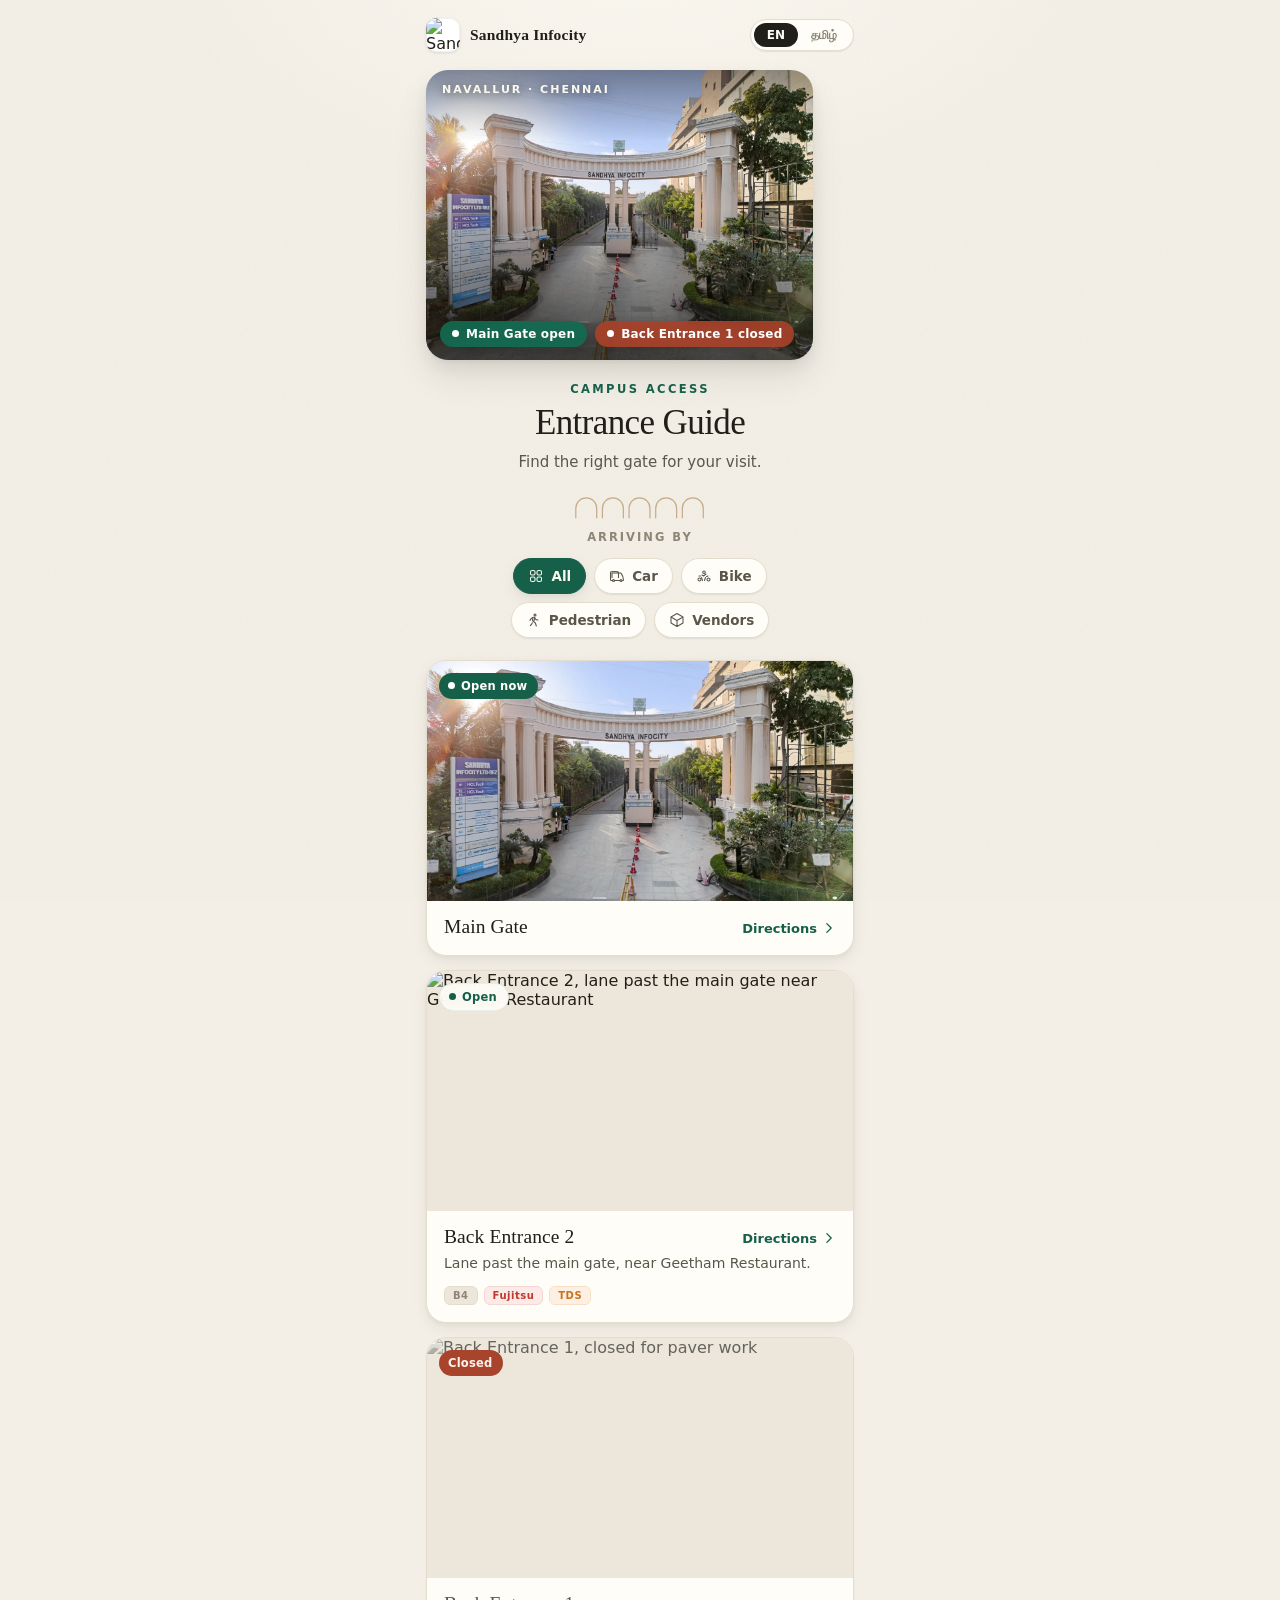
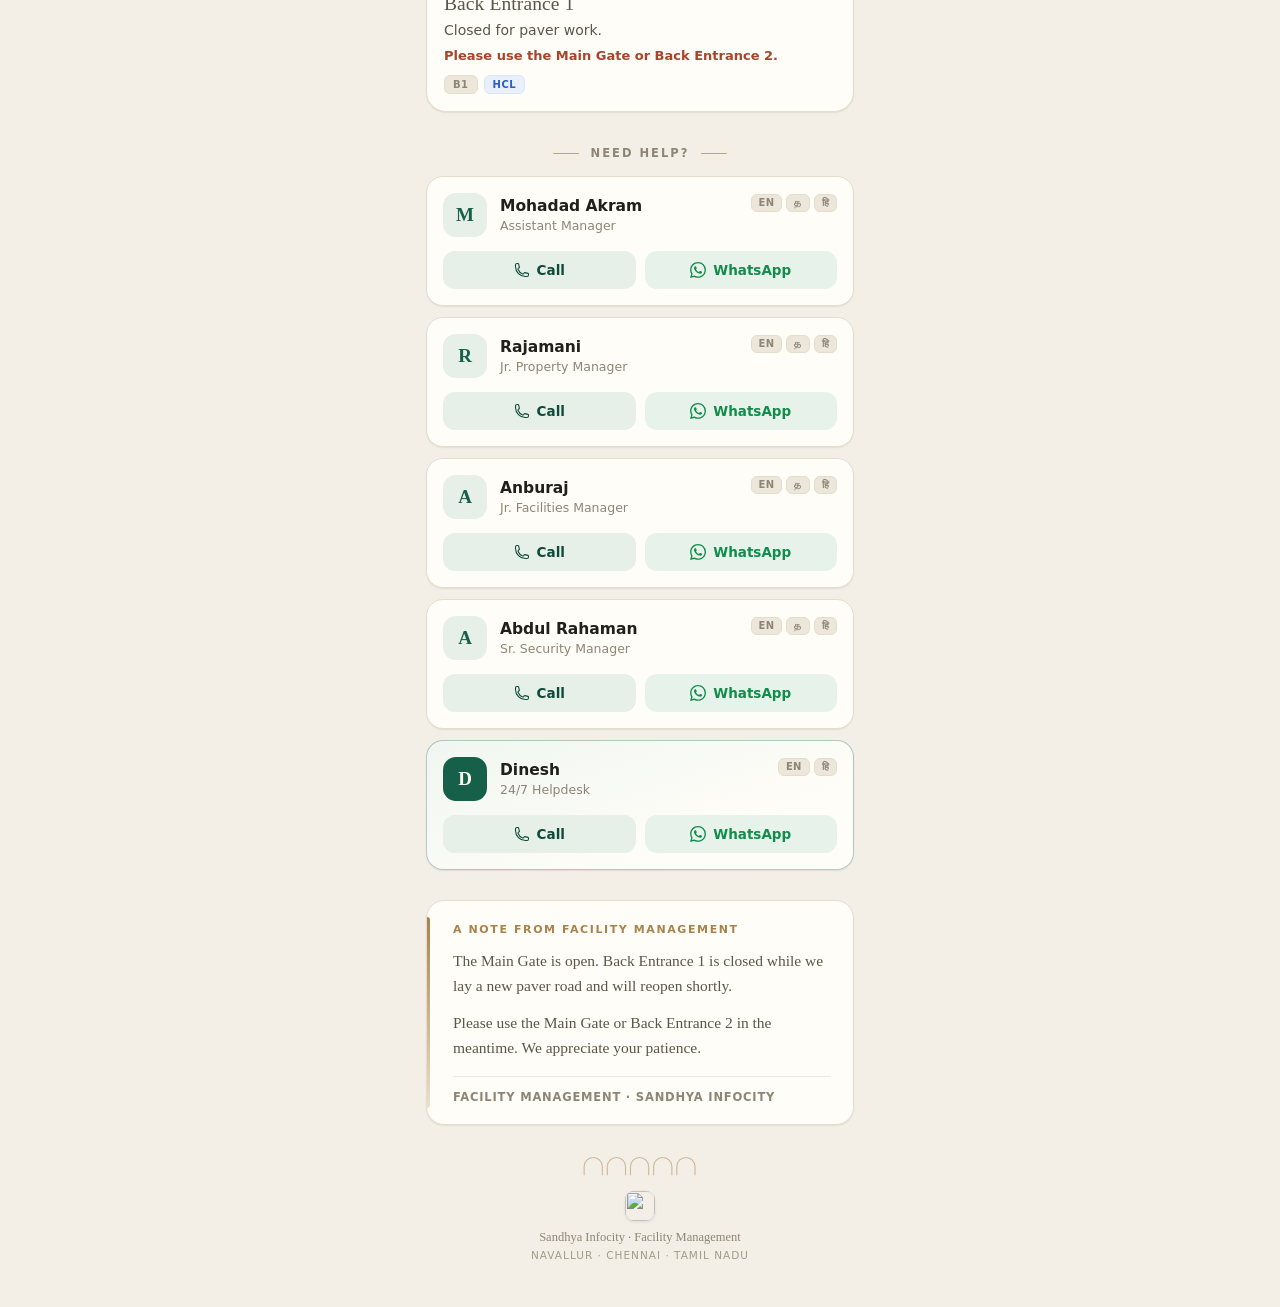
==== commit 348b682a: "fix(site): Dinesh speaks English and Hindi only (drop Tamil badge)" ====
--- a/index.html
+++ b/index.html
@@ -446,7 +446,7 @@
                 <div class="contact-top">
                     <div class="monogram" aria-hidden="true">D</div>
                     <div><div class="contact-name">Dinesh</div><div class="contact-role" data-i18n="role-helpdesk">24/7 Helpdesk</div></div>
-                    <div class="contact-langs"><span>EN</span><span>த</span><span>हि</span></div>
+                    <div class="contact-langs"><span>EN</span><span>हि</span></div>
                 </div>
                 <div class="contact-actions">
                     <a href="tel:+918008444543" class="cbtn cbtn-call" data-track="call_dinesh" aria-label="Call Dinesh">
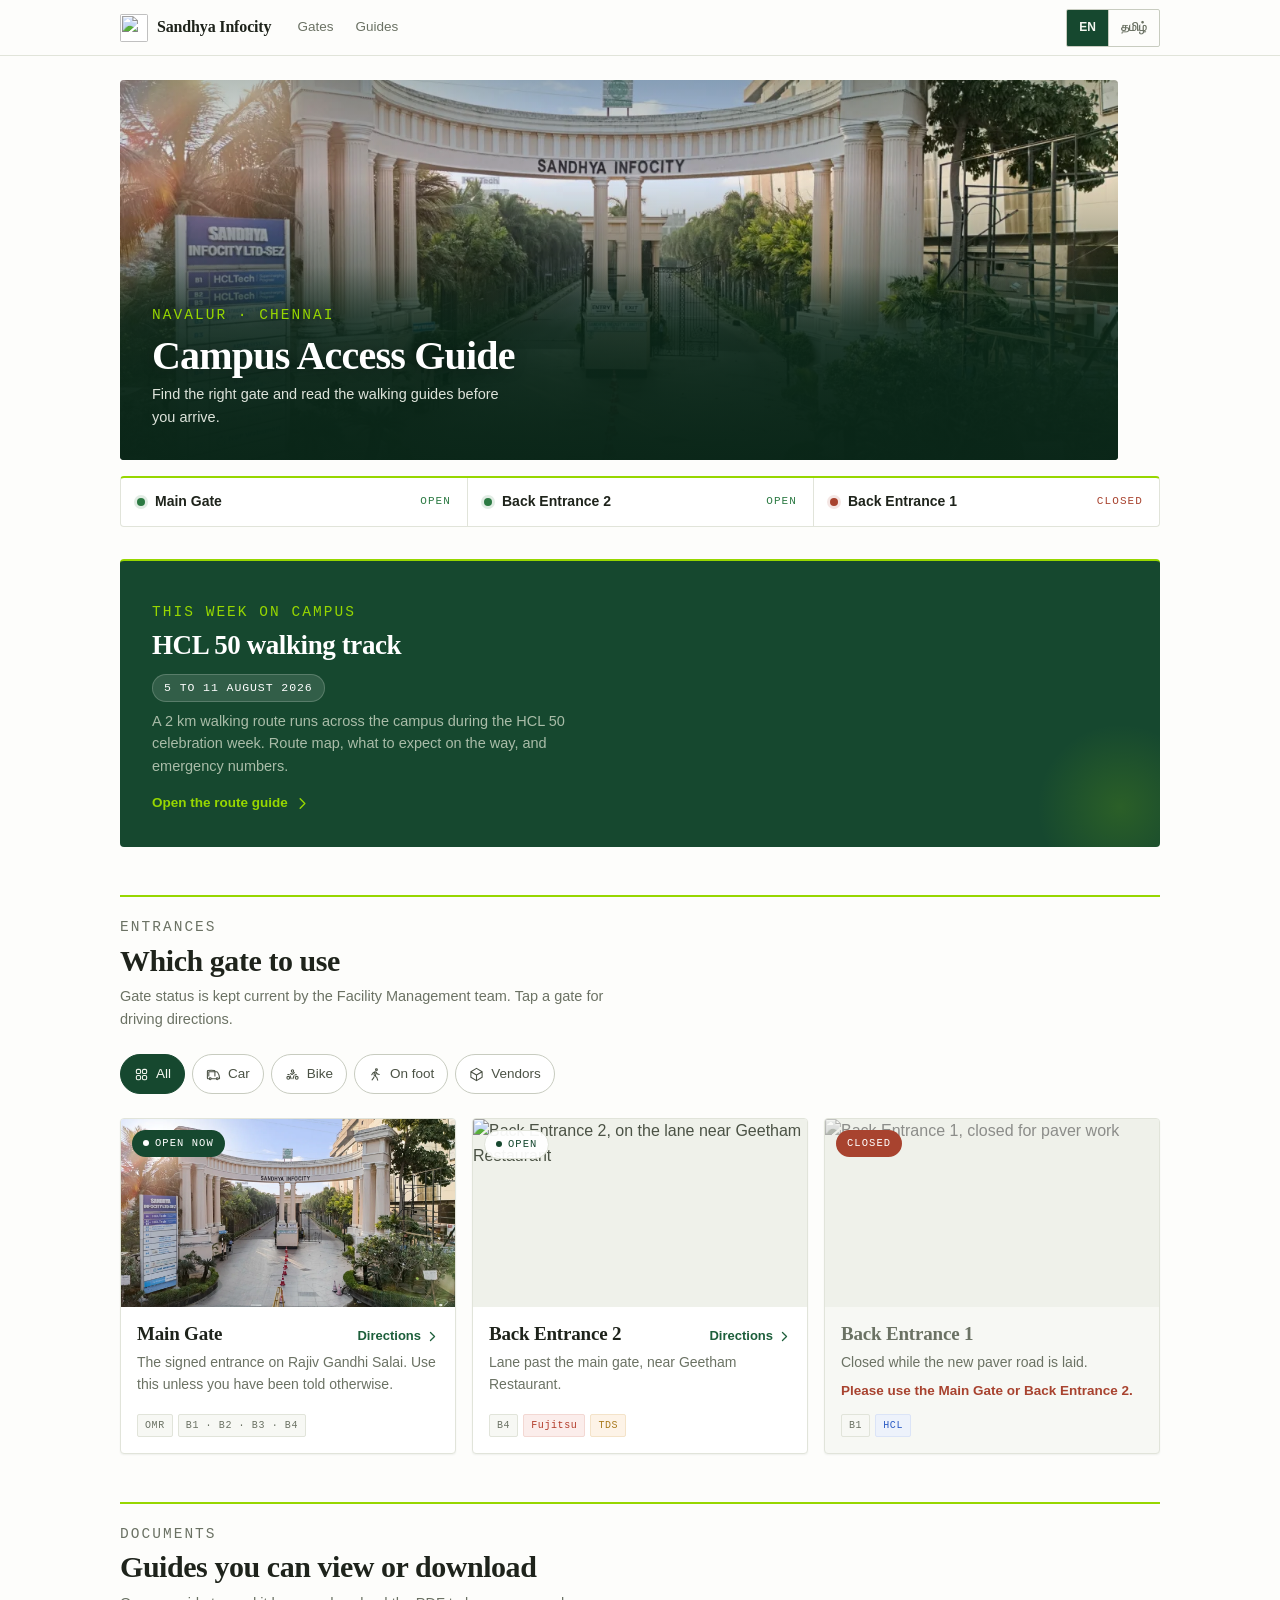
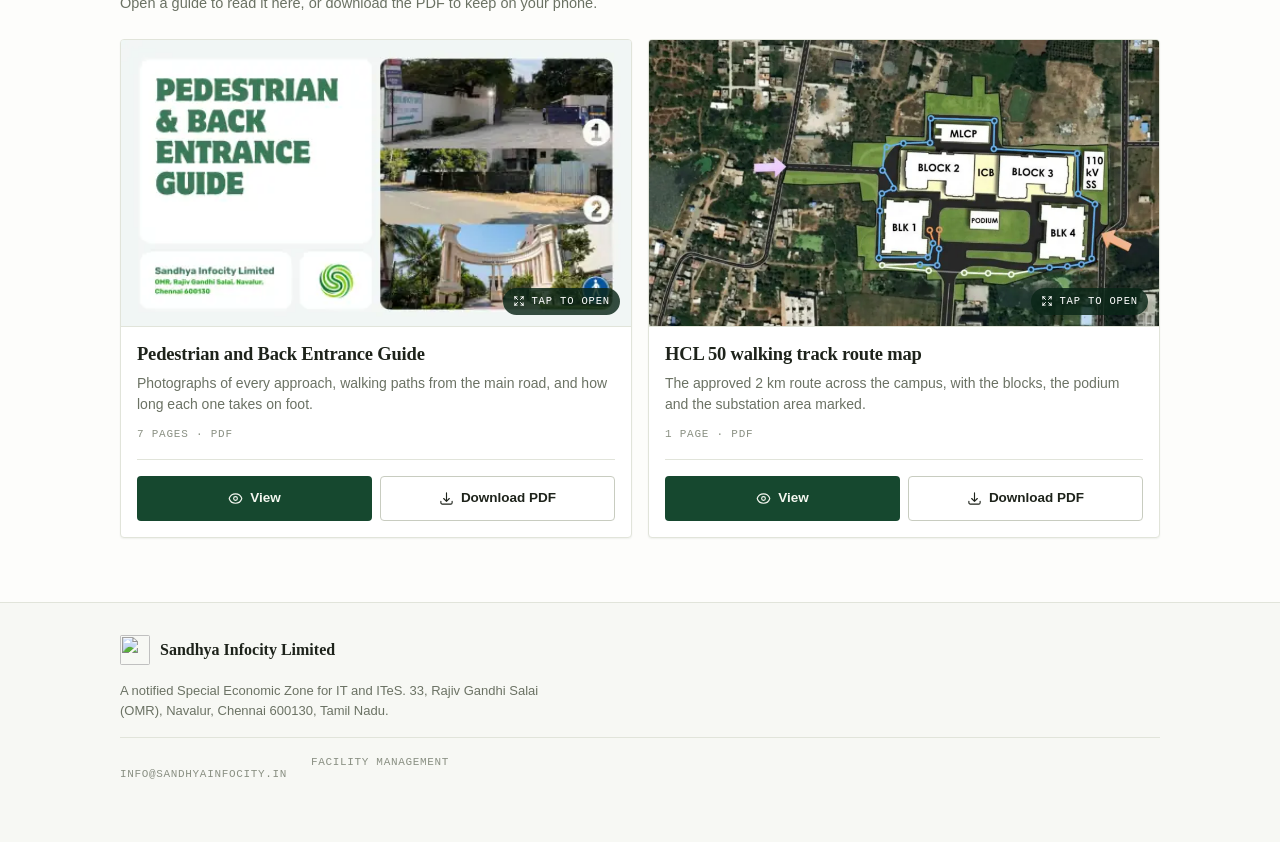
==== commit bd0e7946: "redesign(site): rebuild on the SIL design system, add the walking-track page and a document viewer R" ====
--- a/index.html
+++ b/index.html
@@ -1,647 +1,376 @@
 <!DOCTYPE html>
 <html lang="en">
 <head>
-    <meta charset="UTF-8">
-    <meta name="viewport" content="width=device-width, initial-scale=1.0">
-    <meta name="description" content="Sandhya Infocity campus entrance guide with live gate status, directions and security contacts.">
-    <meta name="theme-color" content="#f3efe6">
-    <meta name="robots" content="noindex, nofollow">
-    <meta http-equiv="Content-Security-Policy" content="default-src 'none'; script-src 'unsafe-inline' https://gc.zgo.at; style-src 'unsafe-inline' https://fonts.googleapis.com; font-src https://fonts.gstatic.com; img-src 'self' data: https://renvia-code.goatcounter.com; connect-src 'self' https://renvia-code.goatcounter.com; base-uri 'none'; form-action 'none'">
-
-    <meta property="og:title" content="Sandhya Infocity · Entrance Guide">
-    <meta property="og:description" content="Live gate status and directions for Sandhya Infocity. The Main Gate is open.">
-    <meta property="og:type" content="website">
-    <meta property="og:image" content="https://sandhyainfocity.support/main-gate.webp">
-    <meta property="og:url" content="https://sandhyainfocity.support/">
-
-    <title>Sandhya Infocity · Entrance Guide</title>
-
-    <link rel="icon" type="image/png" href="sandhya-infocity.png">
-    <link rel="apple-touch-icon" href="sandhya-infocity.png">
-    <link rel="canonical" href="https://sandhyainfocity.support/">
-
-    <script data-goatcounter="https://renvia-code.goatcounter.com/count" async src="//gc.zgo.at/count.js"></script>
-
-    <link rel="preconnect" href="https://fonts.googleapis.com">
-    <link rel="preconnect" href="https://fonts.gstatic.com" crossorigin>
-    <link href="https://fonts.googleapis.com/css2?family=Fraunces:opsz,wght@9..144,400;9..144,500;9..144,600&family=Hind+Madurai:wght@300;400;500;600;700&family=Noto+Serif+Tamil:wght@400;500;600&display=swap" rel="stylesheet">
-
-    <style>
-        :root {
-            --paper: #f3efe6;
-            --paper-2: #ece7da;
-            --card: #fffdf8;
-            --ink: #211f19;
-            --ink-2: #5b564a;
-            --ink-3: #8d8676;
-            --line: #e4ddcd;
-            --line-2: #efe9dc;
-            --pine: #16604a;
-            --pine-2: #0e4a39;
-            --pine-soft: #e6efe8;
-            --pine-tint: #f0f6f1;
-            --clay: #a8442b;
-            --clay-soft: #f6e7df;
-            --brass: #a9824b;
-            --brass-soft: #ece0c9;
-            --wa: #128c4a;
-            --wa-soft: #e7f3ea;
-            --sh-sm: 0 1px 2px rgba(33,31,25,0.05), 0 1px 1px rgba(33,31,25,0.04);
-            --sh-md: 0 2px 5px rgba(33,31,25,0.05), 0 6px 16px rgba(33,31,25,0.06);
-            --sh-lg: 0 2px 5px rgba(33,31,25,0.04), 0 8px 18px rgba(33,31,25,0.07), 0 18px 34px rgba(33,31,25,0.08);
-            --sh-pine: 0 3px 8px rgba(14,74,57,0.16), 0 12px 26px rgba(14,74,57,0.2);
-            --font-display: 'Fraunces', 'Noto Serif Tamil', Georgia, serif;
-            --font-body: 'Hind Madurai', 'Noto Serif Tamil', system-ui, sans-serif;
-        }
-
-        *, *::before, *::after {
-            margin: 0; padding: 0; box-sizing: border-box;
-            -webkit-tap-highlight-color: transparent;
-        }
-
-        html { -webkit-text-size-adjust: 100%; scroll-behavior: smooth; background-color: var(--paper); }
-
-        body {
-            font-family: var(--font-body);
-            color: var(--ink);
-            background-color: var(--paper);
-            background-image: radial-gradient(640px 320px at 50% -40px, #fbf8f0 0%, rgba(251,248,240,0) 75%);
-            background-repeat: no-repeat;
-            min-height: 100vh;
-            overflow-x: hidden;
-            -webkit-font-smoothing: antialiased;
-            -moz-osx-font-smoothing: grayscale;
-            text-rendering: optimizeLegibility;
-        }
-
-        img { display: block; max-width: 100%; }
-        a { text-decoration: none; color: inherit; }
-
-        ::selection { background: var(--pine-soft); color: var(--pine-2); }
-
-        /* Grain atmosphere */
-        .grain {
-            position: fixed; inset: 0; z-index: 0; pointer-events: none; opacity: 0.05;
-            mix-blend-mode: multiply;
-            background-image: url("data:image/svg+xml,%3Csvg xmlns='http://www.w3.org/2000/svg' width='140' height='140'%3E%3Cfilter id='n'%3E%3CfeTurbulence type='fractalNoise' baseFrequency='0.8' numOctaves='2' stitchTiles='stitch'/%3E%3C/filter%3E%3Crect width='100%25' height='100%25' filter='url(%23n)'/%3E%3C/svg%3E");
-            background-size: 170px 170px;
-        }
-
-        .skip-link {
-            position: absolute; top: -120%; left: 16px; z-index: 100;
-            padding: 9px 16px; background: var(--pine); color: #fff;
-            font-size: 13px; font-weight: 600; border-radius: 0 0 10px 10px;
-        }
-        .skip-link:focus { top: 0; }
-
-        .page { position: relative; z-index: 1; max-width: 472px; margin: 0 auto; padding-bottom: 40px; }
-
-        /* Topbar */
-        .topbar { display: flex; align-items: center; justify-content: space-between; padding: 18px 22px 6px; }
-        .brand { display: flex; align-items: center; gap: 10px; }
-        .brand-mark { width: 34px; height: 34px; border-radius: 10px; object-fit: cover; background: #fff; box-shadow: 0 1px 3px rgba(33,31,25,0.12), inset 0 0 0 1px rgba(33,31,25,0.06); }
-        .brand-name { font-family: var(--font-display); font-size: 15.5px; font-weight: 560; letter-spacing: 0.2px; color: var(--ink); }
-        .lang-toggle { display: inline-flex; padding: 3px; background: var(--card); border: 1px solid var(--line); border-radius: 999px; box-shadow: var(--sh-sm); }
-        .lang-btn { border: none; background: none; cursor: pointer; font-family: var(--font-body); font-size: 12px; font-weight: 600; color: var(--ink-3); padding: 5px 13px; border-radius: 999px; transition: background 0.2s ease, color 0.2s ease; }
-        .lang-btn[aria-pressed="true"] { background: var(--ink); color: #fdfcf8; }
-        .lang-btn:active { transform: scale(0.96); }
-
-        /* Hero */
-        .hero { padding: 12px 22px 0; }
-        .hero-frame { position: relative; border-radius: 22px; overflow: hidden; box-shadow: var(--sh-lg); aspect-ratio: 4 / 3; max-height: 290px; }
-        .hero-frame img { width: 100%; height: 100%; object-fit: cover; }
-        .hero-scrim { position: absolute; inset: 0; background: linear-gradient(to bottom, rgba(20,16,11,0.4) 0%, rgba(20,16,11,0) 25%, rgba(20,16,11,0) 48%, rgba(20,16,11,0.68) 100%); }
-        .hero-kicker { position: absolute; left: 16px; top: 13px; color: #fbf8f0; font-size: 11px; font-weight: 600; letter-spacing: 2px; text-transform: uppercase; text-shadow: 0 1px 10px rgba(0,0,0,0.5); }
-        .hero-status { position: absolute; left: 14px; right: 14px; bottom: 13px; display: flex; flex-wrap: wrap; gap: 8px; }
-        .hs-item { display: inline-flex; align-items: center; gap: 7px; padding: 6px 12px; border-radius: 999px; color: #fff; font-size: 12px; font-weight: 700; letter-spacing: 0.2px; box-shadow: 0 3px 10px rgba(0,0,0,0.22); backdrop-filter: blur(6px); -webkit-backdrop-filter: blur(6px); }
-        .hs-open { background: rgba(18,108,82,0.9); }
-        .hs-closed { background: rgba(170,66,42,0.9); }
-        .hs-item .dot { width: 7px; height: 7px; border-radius: 50%; background: #fff; flex-shrink: 0; }
-        .hs-open .dot { animation: ping-w 2.4s ease-out infinite; }
-
-        /* Intro */
-        .intro { text-align: center; padding: 22px 24px 2px; }
-        .eyebrow { font-size: 11.5px; font-weight: 600; letter-spacing: 2.4px; text-transform: uppercase; color: var(--pine); }
-        .title { font-family: var(--font-display); font-size: 35px; font-weight: 540; line-height: 1.02; letter-spacing: -0.6px; color: var(--ink); margin-top: 9px; }
-        .subtitle { font-size: 15px; color: var(--ink-2); line-height: 1.5; margin-top: 10px; }
-        .arch { display: block; margin: 22px auto 0; width: 138px; height: auto; color: var(--brass); opacity: 0.6; }
-
-        /* Content */
-        .content { padding: 4px 22px 0; }
-        .section-label { display: flex; align-items: center; justify-content: center; gap: 12px; margin: 34px 0 16px; font-size: 11.5px; font-weight: 700; letter-spacing: 2px; text-transform: uppercase; color: var(--ink-3); }
-        .section-label .rule { height: 1px; width: 26px; background: var(--brass); opacity: 0.7; border-radius: 1px; }
-
-        /* Arrive selector */
-        .arrive-label { text-align: center; font-size: 11.5px; font-weight: 600; letter-spacing: 2px; text-transform: uppercase; color: var(--ink-3); margin: 4px 0 14px; }
-        .chips { display: flex; flex-wrap: wrap; gap: 8px; justify-content: center; margin: 0 auto 4px; max-width: 334px; }
-        .chip {
-            display: inline-flex; align-items: center; gap: 7px; padding: 9px 14px;
-            border: 1px solid var(--line); background: var(--card); color: var(--ink-2);
-            border-radius: 999px; font-family: var(--font-body); font-size: 13.5px; font-weight: 600;
-            cursor: pointer; box-shadow: var(--sh-sm); white-space: nowrap;
-            transition: background 0.2s ease, color 0.2s ease, border-color 0.2s ease, transform 0.12s ease;
-        }
-        .chip svg { width: 16px; height: 16px; flex-shrink: 0; stroke: currentColor; }
-        .chip[aria-pressed="true"] { background: var(--pine); border-color: var(--pine); color: #fbf8f0; box-shadow: var(--sh-md); }
-        .chip:active { transform: scale(0.95); }
-
-        /* Gate cards */
-        .gates { margin-top: 22px; }
-        .gate[hidden] { display: none; }
-
-        .gate-photo {
-            display: block; position: relative; background: var(--card);
-            border: 1px solid var(--line); border-radius: 20px; overflow: hidden;
-            box-shadow: var(--sh-md); margin-bottom: 14px;
-            transition: transform 0.28s cubic-bezier(0.22,0.7,0.24,1), box-shadow 0.28s cubic-bezier(0.22,0.7,0.24,1);
-        }
-        a.gate-photo:hover { transform: translateY(-2px); box-shadow: var(--sh-lg); }
-        a.gate-photo:active { transform: translateY(0) scale(0.995); box-shadow: var(--sh-md); transition-duration: 0.1s; }
-        .gate-media { position: relative; aspect-ratio: 16 / 9; overflow: hidden; background: var(--paper-2); }
-        .gate-media img { width: 100%; height: 100%; object-fit: cover; }
-        .tag {
-            position: absolute; top: 12px; left: 12px; display: inline-flex; align-items: center; gap: 6px;
-            padding: 6px 11px 6px 9px; border-radius: 999px; font-size: 11.5px; font-weight: 700; letter-spacing: 0.2px;
-            backdrop-filter: blur(6px); -webkit-backdrop-filter: blur(6px);
-        }
-        .tag--quiet { background: rgba(255,253,248,0.92); color: var(--pine); border: 1px solid var(--pine-soft); }
-        .tag--closed { background: var(--clay); color: #fdf3ee; }
-        .tag .live-dot { width: 7px; height: 7px; border-radius: 50%; background: currentColor; }
-        .gate-body { padding: 15px 17px 17px; }
-        .gate-head { display: flex; align-items: baseline; justify-content: space-between; gap: 12px; }
-        .gate-name { font-family: var(--font-display); font-size: 19.5px; font-weight: 540; letter-spacing: 0.1px; color: var(--ink); line-height: 1.15; }
-        .gate-go { display: inline-flex; align-items: center; gap: 5px; color: var(--pine); font-size: 13px; font-weight: 600; white-space: nowrap; }
-        .gate-go svg { width: 14px; height: 14px; }
-        .gate-desc { margin-top: 5px; font-size: 14px; color: var(--ink-2); line-height: 1.5; }
-        .closed-hint { margin-top: 7px; font-size: 13px; font-weight: 600; color: var(--clay); }
-        .tags-row { margin-top: 12px; display: flex; flex-wrap: wrap; gap: 6px; }
-        .btag { font-size: 10px; font-weight: 700; letter-spacing: 0.5px; padding: 3px 8px; border-radius: 6px; background: var(--paper-2); color: var(--ink-3); border: 1px solid var(--line); }
-        .btag-hcl { background: #eaf0fb; color: #2c5cc4; border-color: #d9e4f7; }
-        .btag-fujitsu { background: #fbeae8; color: #c0392b; border-color: #f4d6d2; }
-        .btag-tds { background: #fdf0e3; color: #c9711b; border-color: #f6e1c8; }
-
-        /* Closed gate */
-        .gate--closed { background: var(--card); box-shadow: var(--sh-sm); cursor: default; }
-        .gate--closed .gate-media img { filter: grayscale(0.9) brightness(0.99); opacity: 0.66; }
-        .gate--closed .gate-name { color: var(--ink-2); }
-
-        /* Open tag for the recommended open gate */
-        .tag--open { background: var(--pine); color: #fff; }
-        .tag--open .live-dot { animation: ping-w 2.4s ease-out infinite; }
-
-        /* Contacts */
-        .contact { background: var(--card); border: 1px solid var(--line); border-radius: 17px; padding: 16px; margin-bottom: 11px; box-shadow: var(--sh-sm); }
-        .contact-primary { border-color: rgba(22,96,74,0.32); background: linear-gradient(160deg, var(--pine-tint), var(--card) 70%); }
-        .contact-top { display: flex; align-items: center; gap: 13px; margin-bottom: 14px; position: relative; }
-        .monogram { width: 44px; height: 44px; border-radius: 13px; flex-shrink: 0; display: grid; place-items: center; font-family: var(--font-display); font-size: 19px; font-weight: 600; color: var(--pine); background: var(--pine-soft); }
-        .contact-primary .monogram { background: var(--pine); color: #fbf8f0; }
-        .contact-name { font-size: 15.5px; font-weight: 700; line-height: 1.2; color: var(--ink); }
-        .contact-role { font-size: 12.5px; color: var(--ink-3); margin-top: 2px; }
-        .contact-langs { position: absolute; top: 1px; right: 0; display: flex; gap: 4px; }
-        .contact-langs span { font-size: 10px; font-weight: 700; letter-spacing: 0.3px; color: var(--ink-3); background: var(--paper-2); border: 1px solid var(--line); border-radius: 6px; padding: 2px 7px; }
-        .contact-actions { display: flex; gap: 9px; }
-        .cbtn { flex: 1; display: inline-flex; align-items: center; justify-content: center; gap: 7px; padding: 11px 14px; border-radius: 12px; font-family: var(--font-body); font-size: 13.5px; font-weight: 600; cursor: pointer; transition: transform 0.12s ease, filter 0.15s ease; }
-        .cbtn:active { transform: scale(0.97); }
-        .cbtn svg { width: 16px; height: 16px; flex-shrink: 0; }
-        .cbtn-call { background: var(--pine-soft); color: var(--pine-2); }
-        .cbtn-call svg { stroke: var(--pine-2); fill: none; }
-        .cbtn-call:hover { filter: brightness(0.98); }
-        .cbtn-wa { background: var(--wa-soft); color: var(--wa); }
-        .cbtn-wa svg { fill: var(--wa); }
-
-        /* Notice */
-        .notice { position: relative; margin-top: 30px; padding: 22px 22px 20px 26px; background: var(--card); border: 1px solid var(--line); border-radius: 18px; box-shadow: var(--sh-sm); overflow: hidden; }
-        .notice::before { content: ''; position: absolute; left: 0; top: 16px; bottom: 16px; width: 3px; border-radius: 0 3px 3px 0; background: linear-gradient(var(--brass), var(--brass-soft)); }
-        .notice-title { font-size: 11px; font-weight: 700; letter-spacing: 1.6px; text-transform: uppercase; color: var(--brass); }
-        .notice p.note { font-family: var(--font-display); font-size: 15.5px; font-weight: 400; line-height: 1.62; color: var(--ink-2); margin-top: 12px; }
-        .notice .sign-off { margin-top: 16px; padding-top: 13px; border-top: 1px solid var(--line-2); font-size: 11.5px; font-weight: 600; letter-spacing: 0.8px; text-transform: uppercase; color: var(--ink-3); }
-
-        /* Footer */
-        .footer { text-align: center; padding: 30px 22px 6px; }
-        .footer .arch { margin: 0 auto 14px; width: 120px; opacity: 0.5; }
-        .footer-logo { width: 30px; height: 30px; margin: 0 auto 9px; }
-        .footer-logo img { width: 100%; height: 100%; object-fit: cover; border-radius: 9px; box-shadow: 0 1px 3px rgba(33,31,25,0.1), inset 0 0 0 1px rgba(33,31,25,0.05); }
-        .footer-text { font-family: var(--font-display); font-size: 12.5px; font-weight: 500; color: var(--ink-3); }
-        .footer-loc { font-size: 10.5px; letter-spacing: 1px; text-transform: uppercase; color: var(--ink-3); margin-top: 4px; opacity: 0.8; }
-
-        /* Reveal on load */
-        @keyframes rise { from { opacity: 0; transform: translateY(15px); } to { opacity: 1; transform: none; } }
-        @keyframes ping { 0% { box-shadow: 0 0 0 0 rgba(22,96,74,0.45); } 70%, 100% { box-shadow: 0 0 0 7px rgba(22,96,74,0); } }
-        @keyframes ping-w { 0% { box-shadow: 0 0 0 0 rgba(255,255,255,0.55); } 70%, 100% { box-shadow: 0 0 0 6px rgba(255,255,255,0); } }
-        .reveal { opacity: 0; animation: rise 0.7s cubic-bezier(0.2,0.7,0.2,1) forwards; animation-delay: var(--d, 0s); }
-
-        /* Focus */
-        a:focus-visible, button:focus-visible { outline: 2px solid var(--pine); outline-offset: 3px; border-radius: 8px; }
-
-        @media (prefers-reduced-motion: reduce) {
-            html { scroll-behavior: auto; }
-            *, *::before, *::after { animation: none !important; transition: none !important; }
-            .reveal { opacity: 1; }
-        }
-        @supports (padding-bottom: env(safe-area-inset-bottom)) {
-            .page { padding-bottom: calc(40px + env(safe-area-inset-bottom)); }
-        }
-    </style>
+<meta charset="UTF-8">
+<meta name="viewport" content="width=device-width, initial-scale=1.0, viewport-fit=cover">
+<meta name="description" content="Sandhya Infocity campus access guide: live gate status, driving directions, and the pedestrian and back entrance guides.">
+<meta name="theme-color" content="#FDFDFB">
+<meta name="robots" content="noindex, nofollow">
+<meta http-equiv="Content-Security-Policy" content="default-src 'none'; script-src 'self' https://gc.zgo.at; style-src 'self' 'unsafe-inline' https://fonts.googleapis.com; font-src https://fonts.gstatic.com; img-src 'self' data: https://renvia-code.goatcounter.com; connect-src https://renvia-code.goatcounter.com; base-uri 'none'; form-action 'none'">
+
+<title>Sandhya Infocity · Campus Access Guide</title>
+<link rel="canonical" href="https://sandhyainfocity.support/">
+
+<meta property="og:title" content="Sandhya Infocity · Campus Access Guide">
+<meta property="og:description" content="Live gate status, driving directions and the campus walking guides.">
+<meta property="og:type" content="website">
+<meta property="og:image" content="https://sandhyainfocity.support/main-gate.webp">
+<meta property="og:url" content="https://sandhyainfocity.support/">
+
+<link rel="icon" type="image/png" href="sandhya-infocity.png">
+<link rel="apple-touch-icon" href="sandhya-infocity.png">
+
+<script data-goatcounter="https://renvia-code.goatcounter.com/count" async src="https://gc.zgo.at/count.js"></script>
+
+<link rel="preconnect" href="https://fonts.googleapis.com">
+<link rel="preconnect" href="https://fonts.gstatic.com" crossorigin>
+<link href="https://fonts.googleapis.com/css2?family=Source+Serif+4:opsz,wght@8..60,400;8..60,600&family=IBM+Plex+Sans:wght@400;500;600&family=IBM+Plex+Mono:wght@500&family=Noto+Sans+Tamil:wght@400;500;600&family=Noto+Serif+Tamil:wght@600&display=swap" rel="stylesheet">
+<link rel="stylesheet" href="assets/styles.css">
 </head>
 <body>
-    <a href="#main" class="skip-link" data-i18n="skip">Skip to content</a>
-    <div class="grain" aria-hidden="true"></div>
-
-    <div class="page">
-
-        <header class="topbar reveal" style="--d:0s">
-            <div class="brand">
-                <img class="brand-mark" src="sandhya-infocity.png" alt="Sandhya Infocity" width="32" height="32">
-                <span class="brand-name">Sandhya Infocity</span>
-            </div>
-            <div class="lang-toggle" role="group" aria-label="Language">
-                <button class="lang-btn" data-lang="en" aria-pressed="true" type="button">EN</button>
-                <button class="lang-btn" data-lang="ta" aria-pressed="false" type="button">தமிழ்</button>
-            </div>
-        </header>
-
-        <section class="hero reveal" style="--d:0.06s">
-            <div class="hero-frame">
-                <img src="main-gate.webp" alt="Sandhya Infocity main gate, now open" loading="eager" fetchpriority="high" width="1280" height="960">
-                <div class="hero-scrim"></div>
-                <span class="hero-kicker" data-i18n="page-kicker">Navallur · Chennai</span>
-                <div class="hero-status">
-                    <span class="hs-item hs-open"><span class="dot"></span><span data-i18n="board-open">Main Gate open</span></span>
-                    <span class="hs-item hs-closed"><span class="dot"></span><span data-i18n="board-closed">Back Entrance 1 closed</span></span>
-                </div>
-            </div>
-        </section>
-
-        <section class="intro reveal" style="--d:0.12s">
-            <p class="eyebrow" data-i18n="page-eyebrow">Campus Access</p>
-            <h1 class="title" data-i18n="page-title">Entrance Guide</h1>
-            <p class="subtitle" data-i18n="page-subtitle">Find the right gate for your visit.</p>
-            <svg class="arch" viewBox="0 0 145 26" fill="none" stroke="currentColor" stroke-width="1.3" stroke-linecap="round" aria-hidden="true"><path d="M5 24 V14 A11 11 0 0 1 27 14 V24 M33 24 V14 A11 11 0 0 1 55 14 V24 M61 24 V14 A11 11 0 0 1 83 14 V24 M89 24 V14 A11 11 0 0 1 111 14 V24 M117 24 V14 A11 11 0 0 1 139 14 V24"/></svg>
-        </section>
-
-        <main class="content" id="main">
-
-            <p class="arrive-label reveal" style="--d:0.2s" data-i18n="arrive-label">Arriving by</p>
-            <div class="chips reveal" style="--d:0.24s" role="group" aria-label="Filter gates by how you arrive">
-                <button class="chip" data-filter="all" aria-pressed="true" type="button">
-                    <svg viewBox="0 0 24 24" fill="none" stroke="currentColor" stroke-width="1.6" aria-hidden="true"><path stroke-linecap="round" stroke-linejoin="round" d="M3.75 6A2.25 2.25 0 016 3.75h2.25A2.25 2.25 0 0110.5 6v2.25a2.25 2.25 0 01-2.25 2.25H6a2.25 2.25 0 01-2.25-2.25V6zM3.75 15.75A2.25 2.25 0 016 13.5h2.25a2.25 2.25 0 012.25 2.25V18a2.25 2.25 0 01-2.25 2.25H6A2.25 2.25 0 013.75 18v-2.25zM13.5 6a2.25 2.25 0 012.25-2.25H18A2.25 2.25 0 0120.25 6v2.25A2.25 2.25 0 0118 10.5h-2.25a2.25 2.25 0 01-2.25-2.25V6zM13.5 15.75a2.25 2.25 0 012.25-2.25H18a2.25 2.25 0 012.25 2.25V18A2.25 2.25 0 0118 20.25h-2.25A2.25 2.25 0 0113.5 18v-2.25z"/></svg>
-                    <span data-i18n="filter-all">All</span>
-                </button>
-                <button class="chip" data-filter="car" aria-pressed="false" type="button">
-                    <svg viewBox="0 0 24 24" fill="none" stroke="currentColor" stroke-width="1.6" aria-hidden="true"><path stroke-linecap="round" stroke-linejoin="round" d="M8.25 18.75a1.5 1.5 0 0 1-3 0m3 0a1.5 1.5 0 0 0-3 0m3 0h6m-9 0H3.375a1.125 1.125 0 0 1-1.125-1.125V14.25m17.25 4.5a1.5 1.5 0 0 1-3 0m3 0a1.5 1.5 0 0 0-3 0m3 0h1.125c.621 0 1.129-.504 1.09-1.124a17.902 17.902 0 0 0-3.213-9.193 2.056 2.056 0 0 0-1.58-.86H14.25M16.5 18.75h-2.25m0-11.177v-.958c0-.568-.422-1.048-.988-1.106a48.554 48.554 0 0 0-10.024 0 1.106 1.106 0 0 0-.988 1.106v7.635m12-6.677v6.677m0-6.677H4.5v6.677"/></svg>
-                    <span data-i18n="filter-car">Car</span>
-                </button>
-                <button class="chip" data-filter="bike" aria-pressed="false" type="button">
-                    <svg viewBox="0 0 24 24" fill="none" stroke="currentColor" stroke-width="1.6" aria-hidden="true"><path stroke-linecap="round" stroke-linejoin="round" d="M12 4.5c1.036 0 1.875.84 1.875 1.875S13.036 8.25 12 8.25 10.125 7.41 10.125 6.375 10.964 4.5 12 4.5ZM9 10.5l2.25 1.5L15 9m-6.75 5.25 1.5 4.5m4.5-4.5-1.5 4.5m-6-6.75L4.5 12m13.5 0-2.25.75"/><circle cx="5.25" cy="17.25" r="2.25"/><circle cx="18.75" cy="17.25" r="2.25"/></svg>
-                    <span data-i18n="filter-bike">Bike</span>
-                </button>
-                <button class="chip" data-filter="walking" aria-pressed="false" type="button">
-                    <svg viewBox="0 0 24 24" fill="none" stroke="currentColor" stroke-width="1.6" aria-hidden="true"><g stroke-linecap="round" stroke-linejoin="round"><path d="m6 12.5l1.738-2.607a2 2 0 0 1 .672-.627l2.189-1.251a1.94 1.94 0 0 1 1.83-.05c.656.328 1.037 1.021 1.317 1.7C14.206 10.781 15.398 12 18 12"/><path d="m13 9l-1.223 5.595M10.5 8.5l-.725 3.265a2 2 0 0 0 .724 2.012L14 16.5l1.5 4.5m-6-5L9 17.5l-2.5 3m8.5-16a1.5 1.5 0 1 1-3 0a1.5 1.5 0 0 1 3 0"/></g></svg>
-                    <span data-i18n="filter-pedestrian">Pedestrian</span>
-                </button>
-                <button class="chip" data-filter="vendors" aria-pressed="false" type="button">
-                    <svg viewBox="0 0 24 24" fill="none" stroke="currentColor" stroke-width="1.6" aria-hidden="true"><path stroke-linecap="round" stroke-linejoin="round" d="M21 7.5l-9-5.25L3 7.5m18 0l-9 5.25m9-5.25v9l-9 5.25M3 7.5l9 5.25M3 7.5v9l9 5.25m0-9v9"/></svg>
-                    <span data-i18n="filter-vendors">Vendors</span>
-                </button>
-            </div>
-
-            <div class="gates">
-
-                <!-- Main Gate: open, recommended -->
-                <a href="https://www.google.com/maps/dir/?api=1&destination=12.850022,80.226467&travelmode=driving"
-                   class="gate-photo reveal" style="--d:0.3s" data-category="car bike walking" data-track="main_gate" target="_blank" rel="noopener noreferrer">
-                    <div class="gate-media">
-                        <img src="main-gate.webp" alt="Sandhya Infocity main gate, now open" loading="lazy" width="1280" height="960">
-                        <span class="tag tag--open"><span class="live-dot"></span><span data-i18n="status-open">Open now</span></span>
-                    </div>
-                    <div class="gate-body">
-                        <div class="gate-head">
-                            <h3 class="gate-name" data-i18n="maingate-title">Main Gate</h3>
-                            <span class="gate-go" aria-hidden="true">
-                                <span data-i18n="directions">Directions</span>
-                                <svg fill="none" viewBox="0 0 24 24" stroke-width="2.2" stroke="currentColor"><path stroke-linecap="round" stroke-linejoin="round" d="M8.25 4.5l7.5 7.5-7.5 7.5"/></svg>
-                            </span>
-                        </div>
-                    </div>
-                </a>
-
-                <!-- Back Entrance 2: open, alternate route -->
-                <a href="https://www.google.com/maps/dir/?api=1&destination=12.852392,80.224223&travelmode=driving"
-                   class="gate-photo reveal" style="--d:0.36s" data-category="car bike vendors" data-track="entrance2" target="_blank" rel="noopener noreferrer">
-                    <div class="gate-media">
-                        <img src="back-entrance-2.webp" alt="Back Entrance 2, lane past the main gate near Geetham Restaurant" loading="lazy" width="652" height="386">
-                        <span class="tag tag--quiet"><span class="live-dot"></span><span data-i18n="open">Open</span></span>
-                    </div>
-                    <div class="gate-body">
-                        <div class="gate-head">
-                            <h3 class="gate-name" data-i18n="entrance2-title">Back Entrance 2</h3>
-                            <span class="gate-go" aria-hidden="true">
-                                <span data-i18n="directions">Directions</span>
-                                <svg fill="none" viewBox="0 0 24 24" stroke-width="2.2" stroke="currentColor"><path stroke-linecap="round" stroke-linejoin="round" d="M8.25 4.5l7.5 7.5-7.5 7.5"/></svg>
-                            </span>
-                        </div>
-                        <p class="gate-desc" data-i18n="entrance2-desc">Lane past the main gate, near Geetham Restaurant.</p>
-                        <div class="tags-row">
-                            <span class="btag">B4</span><span class="btag btag-fujitsu">Fujitsu</span><span class="btag btag-tds">TDS</span>
-                        </div>
-                    </div>
-                </a>
-
-                <!-- Back Entrance 1: closed for paver work -->
-                <div class="gate-photo gate--closed reveal" style="--d:0.42s" data-category="car" data-track="entrance1_closed" aria-disabled="true">
-                    <div class="gate-media">
-                        <img src="back-entrance-1.webp" alt="Back Entrance 1, closed for paver work" loading="lazy" width="1246" height="674">
-                        <span class="tag tag--closed"><span data-i18n="status-closed">Closed</span></span>
-                    </div>
-                    <div class="gate-body">
-                        <div class="gate-head">
-                            <h3 class="gate-name" data-i18n="entrance1-title">Back Entrance 1</h3>
-                        </div>
-                        <p class="gate-desc" data-i18n="entrance1-desc">Closed for paver work.</p>
-                        <p class="closed-hint" data-i18n="entrance1-hint">Please use the Main Gate or Back Entrance 2.</p>
-                        <div class="tags-row">
-                            <span class="btag">B1</span><span class="btag btag-hcl">HCL</span>
-                        </div>
-                    </div>
-                </div>
-
-            </div>
-
-            <!-- Contacts -->
-            <div class="section-label reveal" style="--d:0.5s"><span class="rule"></span><span data-i18n="section-help">Need help?</span><span class="rule"></span></div>
-
-            <div class="contact reveal" style="--d:0.52s">
-                <div class="contact-top">
-                    <div class="monogram" aria-hidden="true">M</div>
-                    <div><div class="contact-name">Mohadad Akram</div><div class="contact-role" data-i18n="role-asst">Assistant Manager</div></div>
-                    <div class="contact-langs"><span>EN</span><span>த</span><span>हि</span></div>
-                </div>
-                <div class="contact-actions">
-                    <a href="tel:+919000193442" class="cbtn cbtn-call" data-track="call_mohadad" aria-label="Call Mohadad Akram">
-                        <svg viewBox="0 0 24 24" stroke-width="1.6" aria-hidden="true"><path stroke-linecap="round" stroke-linejoin="round" d="M2.25 6.75c0 8.284 6.716 15 15 15h2.25a2.25 2.25 0 002.25-2.25v-1.372c0-.516-.351-.966-.852-1.091l-4.423-1.106c-.44-.11-.902.055-1.173.417l-.97 1.293c-.282.376-.769.542-1.21.38a12.035 12.035 0 01-7.143-7.143c-.162-.441.004-.928.38-1.21l1.293-.97c.363-.271.527-.734.417-1.173L6.963 3.102a1.125 1.125 0 00-1.091-.852H4.5A2.25 2.25 0 002.25 4.5v2.25z"/></svg>
-                        <span data-i18n="call">Call</span>
-                    </a>
-                    <a href="https://wa.me/919000193442" class="cbtn cbtn-wa" data-track="wa_mohadad" target="_blank" rel="noopener noreferrer" aria-label="WhatsApp Mohadad Akram">
-                        <svg viewBox="0 0 24 24" aria-hidden="true"><path d="M17.472 14.382c-.297-.149-1.758-.867-2.03-.967-.273-.099-.471-.148-.67.15-.197.297-.767.966-.94 1.164-.173.199-.347.223-.644.075-.297-.15-1.255-.463-2.39-1.475-.883-.788-1.48-1.761-1.653-2.059-.173-.297-.018-.458.13-.606.134-.133.298-.347.446-.52.149-.174.198-.298.298-.497.099-.198.05-.371-.025-.52-.075-.149-.669-1.612-.916-2.207-.242-.579-.487-.5-.669-.51-.173-.008-.371-.01-.57-.01-.198 0-.52.074-.792.372-.272.297-1.04 1.016-1.04 2.479 0 1.462 1.065 2.875 1.213 3.074.149.198 2.096 3.2 5.077 4.487.709.306 1.262.489 1.694.625.712.227 1.36.195 1.871.118.571-.085 1.758-.719 2.006-1.413.248-.694.248-1.289.173-1.413-.074-.124-.272-.198-.57-.347m-5.421 7.403h-.004a9.87 9.87 0 01-5.031-1.378l-.361-.214-3.741.982.998-3.648-.235-.374a9.86 9.86 0 01-1.51-5.26c.001-5.45 4.436-9.884 9.888-9.884 2.64 0 5.122 1.03 6.988 2.898a9.825 9.825 0 012.893 6.994c-.003 5.45-4.437 9.884-9.885 9.884m8.413-18.297A11.815 11.815 0 0012.05 0C5.495 0 .16 5.335.157 11.892c0 2.096.547 4.142 1.588 5.945L.057 24l6.305-1.654a11.882 11.882 0 005.683 1.448h.005c6.554 0 11.89-5.335 11.893-11.893a11.821 11.821 0 00-3.48-8.413z"/></svg>
-                        WhatsApp
-                    </a>
-                </div>
-            </div>
-
-            <div class="contact reveal" style="--d:0.56s">
-                <div class="contact-top">
-                    <div class="monogram" aria-hidden="true">R</div>
-                    <div><div class="contact-name">Rajamani</div><div class="contact-role" data-i18n="role-property">Jr. Property Manager</div></div>
-                    <div class="contact-langs"><span>EN</span><span>த</span><span>हि</span></div>
-                </div>
-                <div class="contact-actions">
-                    <a href="tel:+919000198442" class="cbtn cbtn-call" data-track="call_rajamani" aria-label="Call Rajamani">
-                        <svg viewBox="0 0 24 24" stroke-width="1.6" aria-hidden="true"><path stroke-linecap="round" stroke-linejoin="round" d="M2.25 6.75c0 8.284 6.716 15 15 15h2.25a2.25 2.25 0 002.25-2.25v-1.372c0-.516-.351-.966-.852-1.091l-4.423-1.106c-.44-.11-.902.055-1.173.417l-.97 1.293c-.282.376-.769.542-1.21.38a12.035 12.035 0 01-7.143-7.143c-.162-.441.004-.928.38-1.21l1.293-.97c.363-.271.527-.734.417-1.173L6.963 3.102a1.125 1.125 0 00-1.091-.852H4.5A2.25 2.25 0 002.25 4.5v2.25z"/></svg>
-                        <span data-i18n="call">Call</span>
-                    </a>
-                    <a href="https://wa.me/919000198442" class="cbtn cbtn-wa" data-track="wa_rajamani" target="_blank" rel="noopener noreferrer" aria-label="WhatsApp Rajamani">
-                        <svg viewBox="0 0 24 24" aria-hidden="true"><path d="M17.472 14.382c-.297-.149-1.758-.867-2.03-.967-.273-.099-.471-.148-.67.15-.197.297-.767.966-.94 1.164-.173.199-.347.223-.644.075-.297-.15-1.255-.463-2.39-1.475-.883-.788-1.48-1.761-1.653-2.059-.173-.297-.018-.458.13-.606.134-.133.298-.347.446-.52.149-.174.198-.298.298-.497.099-.198.05-.371-.025-.52-.075-.149-.669-1.612-.916-2.207-.242-.579-.487-.5-.669-.51-.173-.008-.371-.01-.57-.01-.198 0-.52.074-.792.372-.272.297-1.04 1.016-1.04 2.479 0 1.462 1.065 2.875 1.213 3.074.149.198 2.096 3.2 5.077 4.487.709.306 1.262.489 1.694.625.712.227 1.36.195 1.871.118.571-.085 1.758-.719 2.006-1.413.248-.694.248-1.289.173-1.413-.074-.124-.272-.198-.57-.347m-5.421 7.403h-.004a9.87 9.87 0 01-5.031-1.378l-.361-.214-3.741.982.998-3.648-.235-.374a9.86 9.86 0 01-1.51-5.26c.001-5.45 4.436-9.884 9.888-9.884 2.64 0 5.122 1.03 6.988 2.898a9.825 9.825 0 012.893 6.994c-.003 5.45-4.437 9.884-9.885 9.884m8.413-18.297A11.815 11.815 0 0012.05 0C5.495 0 .16 5.335.157 11.892c0 2.096.547 4.142 1.588 5.945L.057 24l6.305-1.654a11.882 11.882 0 005.683 1.448h.005c6.554 0 11.89-5.335 11.893-11.893a11.821 11.821 0 00-3.48-8.413z"/></svg>
-                        WhatsApp
-                    </a>
-                </div>
-            </div>
-
-            <div class="contact reveal" style="--d:0.60s">
-                <div class="contact-top">
-                    <div class="monogram" aria-hidden="true">A</div>
-                    <div><div class="contact-name">Anburaj</div><div class="contact-role" data-i18n="role-facilities">Jr. Facilities Manager</div></div>
-                    <div class="contact-langs"><span>EN</span><span>த</span><span>हि</span></div>
-                </div>
-                <div class="contact-actions">
-                    <a href="tel:+919000206442" class="cbtn cbtn-call" data-track="call_anburaj" aria-label="Call Anburaj">
-                        <svg viewBox="0 0 24 24" stroke-width="1.6" aria-hidden="true"><path stroke-linecap="round" stroke-linejoin="round" d="M2.25 6.75c0 8.284 6.716 15 15 15h2.25a2.25 2.25 0 002.25-2.25v-1.372c0-.516-.351-.966-.852-1.091l-4.423-1.106c-.44-.11-.902.055-1.173.417l-.97 1.293c-.282.376-.769.542-1.21.38a12.035 12.035 0 01-7.143-7.143c-.162-.441.004-.928.38-1.21l1.293-.97c.363-.271.527-.734.417-1.173L6.963 3.102a1.125 1.125 0 00-1.091-.852H4.5A2.25 2.25 0 002.25 4.5v2.25z"/></svg>
-                        <span data-i18n="call">Call</span>
-                    </a>
-                    <a href="https://wa.me/919000206442" class="cbtn cbtn-wa" data-track="wa_anburaj" target="_blank" rel="noopener noreferrer" aria-label="WhatsApp Anburaj">
-                        <svg viewBox="0 0 24 24" aria-hidden="true"><path d="M17.472 14.382c-.297-.149-1.758-.867-2.03-.967-.273-.099-.471-.148-.67.15-.197.297-.767.966-.94 1.164-.173.199-.347.223-.644.075-.297-.15-1.255-.463-2.39-1.475-.883-.788-1.48-1.761-1.653-2.059-.173-.297-.018-.458.13-.606.134-.133.298-.347.446-.52.149-.174.198-.298.298-.497.099-.198.05-.371-.025-.52-.075-.149-.669-1.612-.916-2.207-.242-.579-.487-.5-.669-.51-.173-.008-.371-.01-.57-.01-.198 0-.52.074-.792.372-.272.297-1.04 1.016-1.04 2.479 0 1.462 1.065 2.875 1.213 3.074.149.198 2.096 3.2 5.077 4.487.709.306 1.262.489 1.694.625.712.227 1.36.195 1.871.118.571-.085 1.758-.719 2.006-1.413.248-.694.248-1.289.173-1.413-.074-.124-.272-.198-.57-.347m-5.421 7.403h-.004a9.87 9.87 0 01-5.031-1.378l-.361-.214-3.741.982.998-3.648-.235-.374a9.86 9.86 0 01-1.51-5.26c.001-5.45 4.436-9.884 9.888-9.884 2.64 0 5.122 1.03 6.988 2.898a9.825 9.825 0 012.893 6.994c-.003 5.45-4.437 9.884-9.885 9.884m8.413-18.297A11.815 11.815 0 0012.05 0C5.495 0 .16 5.335.157 11.892c0 2.096.547 4.142 1.588 5.945L.057 24l6.305-1.654a11.882 11.882 0 005.683 1.448h.005c6.554 0 11.89-5.335 11.893-11.893a11.821 11.821 0 00-3.48-8.413z"/></svg>
-                        WhatsApp
-                    </a>
-                </div>
-            </div>
-
-            <div class="contact reveal" style="--d:0.64s">
-                <div class="contact-top">
-                    <div class="monogram" aria-hidden="true">A</div>
-                    <div><div class="contact-name">Abdul Rahaman</div><div class="contact-role" data-i18n="role-security">Sr. Security Manager</div></div>
-                    <div class="contact-langs"><span>EN</span><span>த</span><span>हि</span></div>
-                </div>
-                <div class="contact-actions">
-                    <a href="tel:+919000319442" class="cbtn cbtn-call" data-track="call_abdulrahaman" aria-label="Call Abdul Rahaman">
-                        <svg viewBox="0 0 24 24" stroke-width="1.6" aria-hidden="true"><path stroke-linecap="round" stroke-linejoin="round" d="M2.25 6.75c0 8.284 6.716 15 15 15h2.25a2.25 2.25 0 002.25-2.25v-1.372c0-.516-.351-.966-.852-1.091l-4.423-1.106c-.44-.11-.902.055-1.173.417l-.97 1.293c-.282.376-.769.542-1.21.38a12.035 12.035 0 01-7.143-7.143c-.162-.441.004-.928.38-1.21l1.293-.97c.363-.271.527-.734.417-1.173L6.963 3.102a1.125 1.125 0 00-1.091-.852H4.5A2.25 2.25 0 002.25 4.5v2.25z"/></svg>
-                        <span data-i18n="call">Call</span>
-                    </a>
-                    <a href="https://wa.me/919000319442" class="cbtn cbtn-wa" data-track="wa_abdulrahaman" target="_blank" rel="noopener noreferrer" aria-label="WhatsApp Abdul Rahaman">
-                        <svg viewBox="0 0 24 24" aria-hidden="true"><path d="M17.472 14.382c-.297-.149-1.758-.867-2.03-.967-.273-.099-.471-.148-.67.15-.197.297-.767.966-.94 1.164-.173.199-.347.223-.644.075-.297-.15-1.255-.463-2.39-1.475-.883-.788-1.48-1.761-1.653-2.059-.173-.297-.018-.458.13-.606.134-.133.298-.347.446-.52.149-.174.198-.298.298-.497.099-.198.05-.371-.025-.52-.075-.149-.669-1.612-.916-2.207-.242-.579-.487-.5-.669-.51-.173-.008-.371-.01-.57-.01-.198 0-.52.074-.792.372-.272.297-1.04 1.016-1.04 2.479 0 1.462 1.065 2.875 1.213 3.074.149.198 2.096 3.2 5.077 4.487.709.306 1.262.489 1.694.625.712.227 1.36.195 1.871.118.571-.085 1.758-.719 2.006-1.413.248-.694.248-1.289.173-1.413-.074-.124-.272-.198-.57-.347m-5.421 7.403h-.004a9.87 9.87 0 01-5.031-1.378l-.361-.214-3.741.982.998-3.648-.235-.374a9.86 9.86 0 01-1.51-5.26c.001-5.45 4.436-9.884 9.888-9.884 2.64 0 5.122 1.03 6.988 2.898a9.825 9.825 0 012.893 6.994c-.003 5.45-4.437 9.884-9.885 9.884m8.413-18.297A11.815 11.815 0 0012.05 0C5.495 0 .16 5.335.157 11.892c0 2.096.547 4.142 1.588 5.945L.057 24l6.305-1.654a11.882 11.882 0 005.683 1.448h.005c6.554 0 11.89-5.335 11.893-11.893a11.821 11.821 0 00-3.48-8.413z"/></svg>
-                        WhatsApp
-                    </a>
-                </div>
-            </div>
-
-            <div class="contact contact-primary reveal" style="--d:0.68s">
-                <div class="contact-top">
-                    <div class="monogram" aria-hidden="true">D</div>
-                    <div><div class="contact-name">Dinesh</div><div class="contact-role" data-i18n="role-helpdesk">24/7 Helpdesk</div></div>
-                    <div class="contact-langs"><span>EN</span><span>हि</span></div>
-                </div>
-                <div class="contact-actions">
-                    <a href="tel:+918008444543" class="cbtn cbtn-call" data-track="call_dinesh" aria-label="Call Dinesh">
-                        <svg viewBox="0 0 24 24" stroke-width="1.6" aria-hidden="true"><path stroke-linecap="round" stroke-linejoin="round" d="M2.25 6.75c0 8.284 6.716 15 15 15h2.25a2.25 2.25 0 002.25-2.25v-1.372c0-.516-.351-.966-.852-1.091l-4.423-1.106c-.44-.11-.902.055-1.173.417l-.97 1.293c-.282.376-.769.542-1.21.38a12.035 12.035 0 01-7.143-7.143c-.162-.441.004-.928.38-1.21l1.293-.97c.363-.271.527-.734.417-1.173L6.963 3.102a1.125 1.125 0 00-1.091-.852H4.5A2.25 2.25 0 002.25 4.5v2.25z"/></svg>
-                        <span data-i18n="call">Call</span>
-                    </a>
-                    <a href="https://wa.me/918008444543" class="cbtn cbtn-wa" data-track="wa_dinesh" target="_blank" rel="noopener noreferrer" aria-label="WhatsApp Dinesh">
-                        <svg viewBox="0 0 24 24" aria-hidden="true"><path d="M17.472 14.382c-.297-.149-1.758-.867-2.03-.967-.273-.099-.471-.148-.67.15-.197.297-.767.966-.94 1.164-.173.199-.347.223-.644.075-.297-.15-1.255-.463-2.39-1.475-.883-.788-1.48-1.761-1.653-2.059-.173-.297-.018-.458.13-.606.134-.133.298-.347.446-.52.149-.174.198-.298.298-.497.099-.198.05-.371-.025-.52-.075-.149-.669-1.612-.916-2.207-.242-.579-.487-.5-.669-.51-.173-.008-.371-.01-.57-.01-.198 0-.52.074-.792.372-.272.297-1.04 1.016-1.04 2.479 0 1.462 1.065 2.875 1.213 3.074.149.198 2.096 3.2 5.077 4.487.709.306 1.262.489 1.694.625.712.227 1.36.195 1.871.118.571-.085 1.758-.719 2.006-1.413.248-.694.248-1.289.173-1.413-.074-.124-.272-.198-.57-.347m-5.421 7.403h-.004a9.87 9.87 0 01-5.031-1.378l-.361-.214-3.741.982.998-3.648-.235-.374a9.86 9.86 0 01-1.51-5.26c.001-5.45 4.436-9.884 9.888-9.884 2.64 0 5.122 1.03 6.988 2.898a9.825 9.825 0 012.893 6.994c-.003 5.45-4.437 9.884-9.885 9.884m8.413-18.297A11.815 11.815 0 0012.05 0C5.495 0 .16 5.335.157 11.892c0 2.096.547 4.142 1.588 5.945L.057 24l6.305-1.654a11.882 11.882 0 005.683 1.448h.005c6.554 0 11.89-5.335 11.893-11.893a11.821 11.821 0 00-3.48-8.413z"/></svg>
-                        WhatsApp
-                    </a>
-                </div>
-            </div>
-
-            <aside class="notice reveal" style="--d:0.72s">
-                <p class="notice-title" data-i18n="notice-title">A note from Facility Management</p>
-                <p class="note" data-i18n="notice-p1">The Main Gate is open. Back Entrance 1 is closed while we lay a new paver road and will reopen shortly.</p>
-                <p class="note" data-i18n="notice-p2">Please use the Main Gate or Back Entrance 2 in the meantime. We appreciate your patience.</p>
-                <div class="sign-off" data-i18n="sign-off">Facility Management · Sandhya Infocity</div>
-            </aside>
-
-        </main>
-
-        <footer class="footer reveal" style="--d:0.76s">
-            <svg class="arch" viewBox="0 0 145 26" fill="none" stroke="currentColor" stroke-width="1.3" stroke-linecap="round" aria-hidden="true"><path d="M5 24 V14 A11 11 0 0 1 27 14 V24 M33 24 V14 A11 11 0 0 1 55 14 V24 M61 24 V14 A11 11 0 0 1 83 14 V24 M89 24 V14 A11 11 0 0 1 111 14 V24 M117 24 V14 A11 11 0 0 1 139 14 V24"/></svg>
-            <div class="footer-logo"><img src="sandhya-infocity.png" alt="" width="27" height="27"></div>
-            <div class="footer-text" data-i18n="footer">Sandhya Infocity · Facility Management</div>
-            <div class="footer-loc" data-i18n="footer-loc">Navallur · Chennai · Tamil Nadu</div>
-        </footer>
-
-    </div>
-
-    <script>
-        (function () {
-            'use strict';
-
-            var STRINGS = {
-                en: {
-                    'skip': 'Skip to content',
-                    'page-kicker': 'Navallur · Chennai',
-                    'page-eyebrow': 'Campus Access',
-                    'page-title': 'Entrance Guide',
-                    'page-subtitle': 'Find the right gate for your visit.',
-                    'board-open': 'Main Gate open',
-                    'board-closed': 'Back Entrance 1 closed',
-                    'arrive-label': 'Arriving by',
-                    'filter-all': 'All',
-                    'filter-car': 'Car',
-                    'filter-bike': 'Bike',
-                    'filter-pedestrian': 'Pedestrian',
-                    'filter-vendors': 'Vendors',
-                    'status-open': 'Open now',
-                    'maingate-title': 'Main Gate',
-                    'directions': 'Directions',
-                    'open': 'Open',
-                    'status-closed': 'Closed',
-                    'entrance1-title': 'Back Entrance 1',
-                    'entrance1-desc': 'Closed for paver work.',
-                    'entrance1-hint': 'Please use the Main Gate or Back Entrance 2.',
-                    'entrance2-title': 'Back Entrance 2',
-                    'entrance2-desc': 'Lane past the main gate, near Geetham Restaurant.',
-                    'section-help': 'Need help?',
-                    'role-asst': 'Assistant Manager',
-                    'role-property': 'Jr. Property Manager',
-                    'role-facilities': 'Jr. Facilities Manager',
-                    'role-security': 'Sr. Security Manager',
-                    'role-helpdesk': '24/7 Helpdesk',
-                    'call': 'Call',
-                    'notice-title': 'A note from Facility Management',
-                    'notice-p1': 'The Main Gate is open. Back Entrance 1 is closed while we lay a new paver road and will reopen shortly.',
-                    'notice-p2': 'Please use the Main Gate or Back Entrance 2 in the meantime. We appreciate your patience.',
-                    'sign-off': 'Facility Management · Sandhya Infocity',
-                    'footer': 'Sandhya Infocity · Facility Management',
-                    'footer-loc': 'Navallur · Chennai · Tamil Nadu'
-                },
-                ta: {
-                    'skip': 'உள்ளடக்கத்திற்குச் செல்க',
-                    'page-kicker': 'நாவல்லூர் · சென்னை',
-                    'page-eyebrow': 'வளாக அணுகல்',
-                    'page-title': 'நுழைவு வழிகாட்டி',
-                    'page-subtitle': 'உங்கள் வருகைக்கு ஏற்ற வாயிலைத் தேர்ந்தெடுக்கவும்.',
-                    'board-open': 'முதன்மை வாயில் திறந்துள்ளது',
-                    'board-closed': 'பின் நுழைவு 1 மூடப்பட்டுள்ளது',
-                    'arrive-label': 'எவ்வாறு வருகிறீர்கள்',
-                    'filter-all': 'அனைத்தும்',
-                    'filter-car': 'கார்',
-                    'filter-bike': 'பைக்',
-                    'filter-pedestrian': 'நடைபயணி',
-                    'filter-vendors': 'விற்பனையாளர்',
-                    'status-open': 'இப்போது திறந்துள்ளது',
-                    'maingate-title': 'முதன்மை வாயில்',
-                    'directions': 'வழிகாட்டு',
-                    'open': 'திறந்துள்ளது',
-                    'status-closed': 'மூடப்பட்டுள்ளது',
-                    'entrance1-title': 'பின் நுழைவு 1',
-                    'entrance1-desc': 'பேவர் பணிக்காக மூடப்பட்டுள்ளது.',
-                    'entrance1-hint': 'முதன்மை வாயில் அல்லது பின் நுழைவு 2 ஐப் பயன்படுத்தவும்.',
-                    'entrance2-title': 'பின் நுழைவு 2',
-                    'entrance2-desc': 'முதன்மை வாயிலைக் கடந்த பாதை, Geetham Restaurant அருகில்.',
-                    'section-help': 'உதவி தேவையா?',
-                    'role-asst': 'உதவி மேலாளர்',
-                    'role-property': 'இளநிலை சொத்து மேலாளர்',
-                    'role-facilities': 'இளநிலை வசதி மேலாளர்',
-                    'role-security': 'மூத்த பாதுகாப்பு மேலாளர்',
-                    'role-helpdesk': '24/7 உதவி மையம்',
-                    'call': 'அழை',
-                    'notice-title': 'வசதி மேலாண்மையின் குறிப்பு',
-                    'notice-p1': 'முதன்மை வாயில் திறந்துள்ளது. புதிய பேவர் சாலை அமைக்கும் வரை பின் நுழைவு 1 மூடப்பட்டுள்ளது; விரைவில் மீண்டும் திறக்கப்படும்.',
-                    'notice-p2': 'அதுவரை முதன்மை வாயில் அல்லது பின் நுழைவு 2 ஐப் பயன்படுத்தவும். உங்கள் பொறுமைக்கு நன்றி.',
-                    'sign-off': 'வசதி மேலாண்மை · சந்தியா இன்ஃபோசிட்டி',
-                    'footer': 'சந்தியா இன்ஃபோசிட்டி · வசதி மேலாண்மை',
-                    'footer-loc': 'நாவல்லூர் · சென்னை · தமிழ்நாடு'
-                }
-            };
-
-            function setLanguage(lang, isAutoDetect) {
-                var strings = STRINGS[lang];
-                if (!strings) return;
-                document.querySelectorAll('[data-i18n]').forEach(function (el) {
-                    var key = el.getAttribute('data-i18n');
-                    if (strings[key] !== undefined) el.textContent = strings[key];
-                });
-                document.documentElement.lang = lang;
-                document.querySelectorAll('.lang-btn').forEach(function (btn) {
-                    btn.setAttribute('aria-pressed', btn.getAttribute('data-lang') === lang ? 'true' : 'false');
-                });
-                if (!isAutoDetect) {
-                    try { localStorage.setItem('lang', lang); } catch (e) {}
-                }
-            }
-
-            function detectBrowserLanguage() {
-                var languages = navigator.languages || [navigator.language || navigator.userLanguage || 'en'];
-                for (var i = 0; i < languages.length; i++) {
-                    var lang = languages[i].toLowerCase();
-                    if (lang === 'ta' || lang.indexOf('ta-') === 0) return 'ta';
-                }
-                return 'en';
-            }
-
-            var visitSource = new URLSearchParams(window.location.search).get('src') || 'direct';
-
-            function trackClick(action) {
-                if (window.goatcounter) { window.goatcounter.count({ path: action, event: true }); }
-            }
-
-            (function initLanguage() {
-                var saved = null;
-                try { saved = localStorage.getItem('lang'); } catch (e) {}
-
-                if (saved && STRINGS[saved]) {
-                    setLanguage(saved, false);
-                } else {
-                    var detected = detectBrowserLanguage();
-                    if (detected !== 'en') {
-                        setLanguage(detected, true);
-                        trackClick('lang_auto_' + detected);
-                    }
-                }
-            })();
-
-            document.querySelectorAll('.lang-btn').forEach(function (btn) {
-                btn.addEventListener('click', function () {
-                    setLanguage(this.getAttribute('data-lang'), false);
-                    trackClick('lang_' + this.getAttribute('data-lang'));
-                });
-            });
-
-            document.addEventListener('click', function (e) {
-                var target = e.target.closest('[data-track]');
-                if (target) trackClick(target.getAttribute('data-track'));
-            });
-
-            var cards = document.querySelectorAll('[data-category]');
-            var chips = document.querySelectorAll('.chip[data-filter]');
-
-            chips.forEach(function (chip) {
-                chip.addEventListener('click', function () {
-                    var filter = this.getAttribute('data-filter');
-                    chips.forEach(function (c) { c.setAttribute('aria-pressed', 'false'); });
-                    this.setAttribute('aria-pressed', 'true');
-                    if (filter === 'all') {
-                        cards.forEach(function (card) { card.removeAttribute('hidden'); });
-                    } else {
-                        cards.forEach(function (card) {
-                            var categories = card.getAttribute('data-category').split(' ');
-                            if (categories.indexOf(filter) !== -1) card.removeAttribute('hidden');
-                            else card.setAttribute('hidden', '');
-                        });
-                    }
-                    trackClick('filter_' + filter);
-                });
-            });
-
-            trackClick('visit_' + visitSource);
-        })();
-    </script>
+
+<a href="#main" class="skip-link" data-i18n="skip">Skip to content</a>
+
+<!-- ====================================================================== -->
+<!-- Sticky bar                                                             -->
+<!-- ====================================================================== -->
+<div class="bar">
+  <div class="bar-in">
+    <a class="brand" href="./" aria-label="Sandhya Infocity home">
+      <img class="brand-mark" src="sandhya-infocity.png" alt="" width="28" height="28">
+      <span class="brand-name">Sandhya Infocity</span>
+    </a>
+    <nav class="jump" aria-label="Sections">
+      <a href="#gates" data-i18n="nav-gates">Gates</a>
+      <a href="#guides" data-i18n="nav-guides">Guides</a>
+      <!-- RESTORE WITH CONTACTS: <a href="#contacts" data-i18n="nav-contacts">Contacts</a> -->
+    </nav>
+    <div class="lang" role="group" aria-label="Language">
+      <button type="button" data-lang="en" aria-pressed="true">EN</button>
+      <button type="button" data-lang="ta" aria-pressed="false">தமிழ்</button>
+    </div>
+  </div>
+</div>
+
+<!-- ====================================================================== -->
+<!-- Hero + status board                                                    -->
+<!-- ====================================================================== -->
+<header class="wrap hero">
+  <div class="hero-frame reveal">
+    <img src="main-gate.webp" alt="The Sandhya Infocity main gate on Rajiv Gandhi Salai"
+         data-i18n-alt="hero-alt" width="1280" height="960" fetchpriority="high">
+    <div class="hero-scrim"></div>
+    <div class="hero-copy">
+      <p class="eyebrow" data-i18n="hero-eyebrow">Navalur · Chennai</p>
+      <h1 data-i18n="hero-title">Campus Access Guide</h1>
+      <p data-i18n="hero-sub">Find the right gate and read the walking guides before you arrive.</p>
+    </div>
+  </div>
+
+  <!-- GATE STATUS BOARD — keep in sync with the gate cards below -->
+  <div class="board reveal" style="--d:0.08s">
+    <div class="board-item">
+      <span class="board-dot board-dot--open"></span>
+      <span class="board-name" data-i18n="gate-main">Main Gate</span>
+      <span class="board-state board-state--open" data-i18n="state-open">Open</span>
+    </div>
+    <div class="board-item">
+      <span class="board-dot board-dot--open"></span>
+      <span class="board-name" data-i18n="gate-back2">Back Entrance 2</span>
+      <span class="board-state board-state--open" data-i18n="state-open">Open</span>
+    </div>
+    <div class="board-item">
+      <span class="board-dot board-dot--closed"></span>
+      <span class="board-name" data-i18n="gate-back1">Back Entrance 1</span>
+      <span class="board-state board-state--closed" data-i18n="state-closed">Closed</span>
+    </div>
+  </div>
+</header>
+
+<main id="main" class="wrap">
+
+  <!-- ==================================================================== -->
+  <!-- Event: HCL 50 walking track (auto-hides after 11 Aug 2026)           -->
+  <!-- ==================================================================== -->
+  <a class="event reveal" style="--d:0.14s" href="walk.html" data-track="open_walk">
+    <p class="eyebrow" data-i18n="event-eyebrow">This week on campus</p>
+    <h3 data-i18n="event-title">HCL 50 walking track</h3>
+    <span class="event-when" data-i18n="event-when">5 to 11 August 2026</span>
+    <p data-i18n="event-desc">A 2 km walking route runs across the campus during the HCL 50 celebration week. Route map, what to expect on the way, and emergency numbers.</p>
+    <span class="event-go">
+      <span data-i18n="event-cta">Open the route guide</span>
+      <svg viewBox="0 0 24 24" stroke-width="2.2" fill="none" aria-hidden="true"><path stroke-linecap="round" stroke-linejoin="round" d="M8.25 4.5l7.5 7.5-7.5 7.5"/></svg>
+    </span>
+  </a>
+
+  <!-- ==================================================================== -->
+  <!-- Gates                                                                -->
+  <!-- ==================================================================== -->
+  <section class="section" id="gates">
+    <div class="section-head">
+      <p class="eyebrow" data-i18n="sec-gates-eyebrow">Entrances</p>
+      <h2 data-i18n="sec-gates-title">Which gate to use</h2>
+      <p data-i18n="sec-gates-desc">Gate status is kept current by the Facility Management team. Tap a gate for driving directions.</p>
+    </div>
+
+    <div class="chips" role="group" aria-label="Filter gates by how you arrive">
+      <button class="chip" type="button" data-filter="all" aria-pressed="true">
+        <svg viewBox="0 0 24 24" stroke-width="1.7" aria-hidden="true"><path stroke-linecap="round" stroke-linejoin="round" d="M3.75 6A2.25 2.25 0 016 3.75h2.25A2.25 2.25 0 0110.5 6v2.25a2.25 2.25 0 01-2.25 2.25H6a2.25 2.25 0 01-2.25-2.25V6zM3.75 15.75A2.25 2.25 0 016 13.5h2.25a2.25 2.25 0 012.25 2.25V18a2.25 2.25 0 01-2.25 2.25H6A2.25 2.25 0 013.75 18v-2.25zM13.5 6a2.25 2.25 0 012.25-2.25H18A2.25 2.25 0 0120.25 6v2.25A2.25 2.25 0 0118 10.5h-2.25a2.25 2.25 0 01-2.25-2.25V6zM13.5 15.75a2.25 2.25 0 012.25-2.25H18a2.25 2.25 0 012.25 2.25V18A2.25 2.25 0 0118 20.25h-2.25A2.25 2.25 0 0113.5 18v-2.25z"/></svg>
+        <span data-i18n="arrive-all">All</span>
+      </button>
+      <button class="chip" type="button" data-filter="car" aria-pressed="false">
+        <svg viewBox="0 0 24 24" stroke-width="1.7" aria-hidden="true"><path stroke-linecap="round" stroke-linejoin="round" d="M8.25 18.75a1.5 1.5 0 0 1-3 0m3 0a1.5 1.5 0 0 0-3 0m3 0h6m-9 0H3.375a1.125 1.125 0 0 1-1.125-1.125V14.25m17.25 4.5a1.5 1.5 0 0 1-3 0m3 0a1.5 1.5 0 0 0-3 0m3 0h1.125c.621 0 1.129-.504 1.09-1.124a17.902 17.902 0 0 0-3.213-9.193 2.056 2.056 0 0 0-1.58-.86H14.25M16.5 18.75h-2.25m0-11.177v-.958c0-.568-.422-1.048-.988-1.106a48.554 48.554 0 0 0-10.024 0 1.106 1.106 0 0 0-.988 1.106v7.635m12-6.677v6.677m0-6.677H4.5v6.677"/></svg>
+        <span data-i18n="arrive-car">Car</span>
+      </button>
+      <button class="chip" type="button" data-filter="bike" aria-pressed="false">
+        <svg viewBox="0 0 24 24" stroke-width="1.7" aria-hidden="true"><path stroke-linecap="round" stroke-linejoin="round" d="M12 4.5c1.036 0 1.875.84 1.875 1.875S13.036 8.25 12 8.25 10.125 7.41 10.125 6.375 10.964 4.5 12 4.5ZM9 10.5l2.25 1.5L15 9m-6.75 5.25 1.5 4.5m4.5-4.5-1.5 4.5m-6-6.75L4.5 12m13.5 0-2.25.75"/><circle cx="5.25" cy="17.25" r="2.25"/><circle cx="18.75" cy="17.25" r="2.25"/></svg>
+        <span data-i18n="arrive-bike">Bike</span>
+      </button>
+      <button class="chip" type="button" data-filter="walking" aria-pressed="false">
+        <svg viewBox="0 0 24 24" stroke-width="1.7" aria-hidden="true"><g stroke-linecap="round" stroke-linejoin="round"><path d="m6 12.5l1.738-2.607a2 2 0 0 1 .672-.627l2.189-1.251a1.94 1.94 0 0 1 1.83-.05c.656.328 1.037 1.021 1.317 1.7C14.206 10.781 15.398 12 18 12"/><path d="m13 9l-1.223 5.595M10.5 8.5l-.725 3.265a2 2 0 0 0 .724 2.012L14 16.5l1.5 4.5m-6-5L9 17.5l-2.5 3m8.5-16a1.5 1.5 0 1 1-3 0a1.5 1.5 0 0 1 3 0"/></g></svg>
+        <span data-i18n="arrive-ped">On foot</span>
+      </button>
+      <button class="chip" type="button" data-filter="vendors" aria-pressed="false">
+        <svg viewBox="0 0 24 24" stroke-width="1.7" aria-hidden="true"><path stroke-linecap="round" stroke-linejoin="round" d="M21 7.5l-9-5.25L3 7.5m18 0l-9 5.25m9-5.25v9l-9 5.25M3 7.5l9 5.25M3 7.5v9l9 5.25m0-9v9"/></svg>
+        <span data-i18n="arrive-vendors">Vendors</span>
+      </button>
+    </div>
+
+    <div class="grid grid--3">
+
+      <!-- MAIN GATE — open -->
+      <a class="gate reveal" style="--d:0.04s" data-category="car bike walking" data-track="main_gate"
+         href="https://www.google.com/maps/dir/?api=1&amp;destination=12.850022,80.226467&amp;travelmode=driving"
+         target="_blank" rel="noopener noreferrer">
+        <div class="gate-media">
+          <img src="main-gate.webp" alt="Sandhya Infocity main gate, open" data-i18n-alt="gate-main-alt"
+               loading="lazy" width="1280" height="960">
+          <span class="pill pill--open"><span class="d"></span><span data-i18n="status-open">Open now</span></span>
+        </div>
+        <div class="gate-body">
+          <div class="gate-head">
+            <h3 class="gate-name" data-i18n="gate-main">Main Gate</h3>
+            <span class="gate-go" aria-hidden="true">
+              <span data-i18n="directions">Directions</span>
+              <svg viewBox="0 0 24 24" stroke-width="2.4" aria-hidden="true"><path stroke-linecap="round" stroke-linejoin="round" d="M8.25 4.5l7.5 7.5-7.5 7.5"/></svg>
+            </span>
+          </div>
+          <p class="gate-desc" data-i18n="gate-main-desc">The signed entrance on Rajiv Gandhi Salai. Use this unless you have been told otherwise.</p>
+          <div class="tags"><span class="tag">OMR</span><span class="tag">B1 · B2 · B3 · B4</span></div>
+        </div>
+      </a>
+
+      <!-- BACK ENTRANCE 2 — open -->
+      <a class="gate reveal" style="--d:0.1s" data-category="car bike vendors" data-track="entrance2"
+         href="https://www.google.com/maps/dir/?api=1&amp;destination=12.852392,80.224223&amp;travelmode=driving"
+         target="_blank" rel="noopener noreferrer">
+        <div class="gate-media">
+          <img src="back-entrance-2.webp" alt="Back Entrance 2, on the lane near Geetham Restaurant"
+               data-i18n-alt="gate-back2-alt" loading="lazy" width="652" height="386">
+          <span class="pill pill--quiet"><span class="d"></span><span data-i18n="status-openq">Open</span></span>
+        </div>
+        <div class="gate-body">
+          <div class="gate-head">
+            <h3 class="gate-name" data-i18n="gate-back2">Back Entrance 2</h3>
+            <span class="gate-go" aria-hidden="true">
+              <span data-i18n="directions">Directions</span>
+              <svg viewBox="0 0 24 24" stroke-width="2.4" aria-hidden="true"><path stroke-linecap="round" stroke-linejoin="round" d="M8.25 4.5l7.5 7.5-7.5 7.5"/></svg>
+            </span>
+          </div>
+          <p class="gate-desc" data-i18n="gate-back2-desc">Lane past the main gate, near Geetham Restaurant.</p>
+          <div class="tags"><span class="tag">B4</span><span class="tag tag--fujitsu">Fujitsu</span><span class="tag tag--tds">TDS</span></div>
+        </div>
+      </a>
+
+      <!-- BACK ENTRANCE 1 — closed for paver work -->
+      <div class="gate gate--closed reveal" style="--d:0.16s" data-category="car" aria-disabled="true">
+        <div class="gate-media">
+          <img src="back-entrance-1.webp" alt="Back Entrance 1, closed for paver work"
+               data-i18n-alt="gate-back1-alt" loading="lazy" width="1246" height="674">
+          <span class="pill pill--closed"><span data-i18n="status-closed">Closed</span></span>
+        </div>
+        <div class="gate-body">
+          <div class="gate-head"><h3 class="gate-name" data-i18n="gate-back1">Back Entrance 1</h3></div>
+          <p class="gate-desc" data-i18n="gate-back1-desc">Closed while the new paver road is laid.</p>
+          <p class="gate-alt" data-i18n="gate-back1-alt2">Please use the Main Gate or Back Entrance 2.</p>
+          <div class="tags"><span class="tag">B1</span><span class="tag tag--hcl">HCL</span></div>
+        </div>
+      </div>
+
+    </div>
+  </section>
+
+  <!-- ==================================================================== -->
+  <!-- Guides and downloads                                                 -->
+  <!-- ==================================================================== -->
+  <section class="section" id="guides">
+    <div class="section-head">
+      <p class="eyebrow" data-i18n="sec-guides-eyebrow">Documents</p>
+      <h2 data-i18n="sec-guides-title">Guides you can view or download</h2>
+      <p data-i18n="sec-guides-desc">Open a guide to read it here, or download the PDF to keep on your phone.</p>
+    </div>
+
+    <div class="grid grid--2">
+
+      <article class="doc reveal" style="--d:0.04s">
+        <button class="doc-media" type="button" data-doc="guide" data-i18n-label="doc-guide-title"
+                aria-label="Pedestrian and Back Entrance Guide">
+          <img src="assets/guide/01-thumb.webp" alt="" loading="lazy" width="480" height="270">
+          <span class="zoom-hint">
+            <svg viewBox="0 0 24 24" stroke-width="1.9" aria-hidden="true"><path stroke-linecap="round" stroke-linejoin="round" d="M3.75 3.75v4.5m0-4.5h4.5m-4.5 0L9 9M3.75 20.25v-4.5m0 4.5h4.5m-4.5 0L9 15M20.25 3.75h-4.5m4.5 0v4.5m0-4.5L15 9m5.25 11.25h-4.5m4.5 0v-4.5m0 4.5L15 15"/></svg>
+            <span data-i18n="tap-zoom">Tap to open</span>
+          </span>
+        </button>
+        <div class="doc-body">
+          <h3 class="doc-title" data-i18n="doc-guide-title">Pedestrian and Back Entrance Guide</h3>
+          <p class="doc-desc" data-i18n="doc-guide-desc">Photographs of every approach, walking paths from the main road, and how long each one takes on foot.</p>
+          <p class="doc-meta" data-i18n="doc-guide-meta">7 pages · PDF</p>
+          <div class="doc-actions">
+            <button class="btn btn--primary" type="button" data-doc="guide">
+              <svg viewBox="0 0 24 24" stroke-width="1.8" aria-hidden="true"><path stroke-linecap="round" stroke-linejoin="round" d="M2.036 12.322a1.012 1.012 0 010-.639C3.423 7.51 7.36 4.5 12 4.5c4.638 0 8.573 3.007 9.963 7.178.07.207.07.431 0 .639C20.577 16.49 16.64 19.5 12 19.5c-4.638 0-8.573-3.007-9.963-7.178z"/><path stroke-linecap="round" stroke-linejoin="round" d="M15 12a3 3 0 11-6 0 3 3 0 016 0z"/></svg>
+              <span data-i18n="view">View</span>
+            </button>
+            <a class="btn btn--ghost" href="docs/SIL-Pedestrian-and-Back-Entrance-Guide.pdf" download data-track="dl_guide">
+              <svg viewBox="0 0 24 24" stroke-width="1.8" aria-hidden="true"><path stroke-linecap="round" stroke-linejoin="round" d="M3 16.5v2.25A2.25 2.25 0 005.25 21h13.5A2.25 2.25 0 0021 18.75V16.5M16.5 12L12 16.5m0 0L7.5 12m4.5 4.5V3"/></svg>
+              <span data-i18n="download">Download PDF</span>
+            </a>
+          </div>
+        </div>
+      </article>
+
+      <article class="doc reveal" style="--d:0.1s">
+        <button class="doc-media" type="button" data-doc="route" data-i18n-label="doc-route-title"
+                aria-label="HCL 50 walking track route map">
+          <img src="assets/route/route-map-preview.webp" alt="" loading="lazy" width="900" height="687">
+          <span class="zoom-hint">
+            <svg viewBox="0 0 24 24" stroke-width="1.9" aria-hidden="true"><path stroke-linecap="round" stroke-linejoin="round" d="M3.75 3.75v4.5m0-4.5h4.5m-4.5 0L9 9M3.75 20.25v-4.5m0 4.5h4.5m-4.5 0L9 15M20.25 3.75h-4.5m4.5 0v4.5m0-4.5L15 9m5.25 11.25h-4.5m4.5 0v-4.5m0 4.5L15 15"/></svg>
+            <span data-i18n="tap-zoom">Tap to open</span>
+          </span>
+        </button>
+        <div class="doc-body">
+          <h3 class="doc-title" data-i18n="doc-route-title">HCL 50 walking track route map</h3>
+          <p class="doc-desc" data-i18n="doc-route-desc">The approved 2 km route across the campus, with the blocks, the podium and the substation area marked.</p>
+          <p class="doc-meta" data-i18n="doc-route-meta">1 page · PDF</p>
+          <div class="doc-actions">
+            <button class="btn btn--primary" type="button" data-doc="route">
+              <svg viewBox="0 0 24 24" stroke-width="1.8" aria-hidden="true"><path stroke-linecap="round" stroke-linejoin="round" d="M2.036 12.322a1.012 1.012 0 010-.639C3.423 7.51 7.36 4.5 12 4.5c4.638 0 8.573 3.007 9.963 7.178.07.207.07.431 0 .639C20.577 16.49 16.64 19.5 12 19.5c-4.638 0-8.573-3.007-9.963-7.178z"/><path stroke-linecap="round" stroke-linejoin="round" d="M15 12a3 3 0 11-6 0 3 3 0 016 0z"/></svg>
+              <span data-i18n="view">View</span>
+            </button>
+            <a class="btn btn--ghost" href="docs/SIL-HCL50-Moon-Walk-Route-Map-Aug2026.pdf" download data-track="dl_route">
+              <svg viewBox="0 0 24 24" stroke-width="1.8" aria-hidden="true"><path stroke-linecap="round" stroke-linejoin="round" d="M3 16.5v2.25A2.25 2.25 0 005.25 21h13.5A2.25 2.25 0 0021 18.75V16.5M16.5 12L12 16.5m0 0L7.5 12m4.5 4.5V3"/></svg>
+              <span data-i18n="download">Download PDF</span>
+            </a>
+          </div>
+        </div>
+      </article>
+
+    </div>
+  </section>
+
+  <!-- ====================================================================
+       CONTACTS SECTION — DISABLED 3 Aug 2026 at the Director's instruction.
+
+       The five staff cards and the "A note from Facility Management" callout
+       were removed from the live page. Names and numbers are being reassigned,
+       so the old cards are deliberately NOT parked here as stale markup and no
+       personal mobile number remains in this file. The last live version is in
+       git history: `git show HEAD~1:index.html`.
+
+       TO BRING IT BACK
+         1. Uncomment the block below and duplicate the card once per person.
+         2. Restore the nav link in the sticky bar (search "RESTORE WITH CONTACTS").
+         3. Update the hero subtitle back to "hero-sub-with-contacts" in app.js.
+         4. All Tamil and English strings are still in app.js under the
+            "reserved for the contacts section" heading. Nothing to re-translate.
+
+       Tracker: infocity `tasks/101_Campus_Support_Site.md`
+       ==================================================================== -->
+  <!--
+  <section class="section" id="contacts">
+    <div class="section-head">
+      <p class="eyebrow" data-i18n="sec-help-eyebrow">Contacts</p>
+      <h2 data-i18n="sec-help-title">Who to call</h2>
+      <p data-i18n="sec-help-desc">Our team answers in English, Tamil and Hindi. The helpdesk is available around the clock.</p>
+    </div>
+
+    <div class="grid grid--3">
+
+      TEMPLATE CARD - copy once per person. Add class "person--primary" to feature one.
+      Monogram is the first initial. Drop a language badge if the person does not speak it.
+
+      <div class="person">
+        <div class="person-top">
+          <span class="mono-badge" aria-hidden="true">X</span>
+          <span class="person-id">
+            <span class="person-name">FULL NAME</span>
+            <span class="person-role" data-i18n="role-helpdesk">24/7 Helpdesk</span>
+          </span>
+          <span class="person-langs"><span>EN</span><span>&#2980;</span><span>&#2361;&#2367;</span></span>
+        </div>
+        <div class="person-actions">
+          <a class="btn btn--call" href="tel:+91XXXXXXXXXX" data-track="call_xxx" aria-label="Call FULL NAME">
+            <svg viewBox="0 0 24 24" stroke-width="1.7" aria-hidden="true"><path stroke-linecap="round" stroke-linejoin="round" d="M2.25 6.75c0 8.284 6.716 15 15 15h2.25a2.25 2.25 0 002.25-2.25v-1.372c0-.516-.351-.966-.852-1.091l-4.423-1.106c-.44-.11-.902.055-1.173.417l-.97 1.293c-.282.376-.769.542-1.21.38a12.035 12.035 0 01-7.143-7.143c-.162-.441.004-.928.38-1.21l1.293-.97c.363-.271.527-.734.417-1.173L6.963 3.102a1.125 1.125 0 00-1.091-.852H4.5A2.25 2.25 0 002.25 4.5v2.25z"/></svg>
+            <span data-i18n="call">Call</span>
+          </a>
+          <a class="btn btn--wa" href="https://wa.me/91XXXXXXXXXX" target="_blank" rel="noopener noreferrer" data-track="wa_xxx" aria-label="WhatsApp FULL NAME">
+            <svg viewBox="0 0 24 24" aria-hidden="true"><path d="M17.472 14.382c-.297-.149-1.758-.867-2.03-.967-.273-.099-.471-.148-.67.15-.197.297-.767.966-.94 1.164-.173.199-.347.223-.644.075-.297-.15-1.255-.463-2.39-1.475-.883-.788-1.48-1.761-1.653-2.059-.173-.297-.018-.458.13-.606.134-.133.298-.347.446-.52.149-.174.198-.298.298-.497.099-.198.05-.371-.025-.52-.075-.149-.669-1.612-.916-2.207-.242-.579-.487-.5-.669-.51-.173-.008-.371-.01-.57-.01-.198 0-.52.074-.792.372-.272.297-1.04 1.016-1.04 2.479 0 1.462 1.065 2.875 1.213 3.074.149.198 2.096 3.2 5.077 4.487.709.306 1.262.489 1.694.625.712.227 1.36.195 1.871.118.571-.085 1.758-.719 2.006-1.413.248-.694.248-1.289.173-1.413-.074-.124-.272-.198-.57-.347m-5.421 7.403h-.004a9.87 9.87 0 01-5.031-1.378l-.361-.214-3.741.982.998-3.648-.235-.374a9.86 9.86 0 01-1.51-5.26c.001-5.45 4.436-9.884 9.888-9.884 2.64 0 5.122 1.03 6.988 2.898a9.825 9.825 0 012.893 6.994c-.003 5.45-4.437 9.884-9.885 9.884m8.413-18.297A11.815 11.815 0 0012.05 0C5.495 0 .16 5.335.157 11.892c0 2.096.547 4.142 1.588 5.945L.057 24l6.305-1.654a11.882 11.882 0 005.683 1.448h.005c6.554 0 11.89-5.335 11.893-11.893a11.821 11.821 0 00-3.48-8.413z"/></svg>
+            WhatsApp
+          </a>
+        </div>
+      </div>
+
+    </div>
+  </section>
+  -->
+
+</main>
+
+<!-- ====================================================================== -->
+<!-- Footer                                                                 -->
+<!-- ====================================================================== -->
+<footer class="footer">
+  <div class="wrap footer-in">
+    <div class="footer-brand">
+      <img src="sandhya-infocity.png" alt="" width="30" height="30">
+      <span>Sandhya Infocity Limited</span>
+    </div>
+    <p class="footer-legal" data-i18n="footer-legal">A notified Special Economic Zone for IT and ITeS. 33, Rajiv Gandhi Salai (OMR), Navalur, Chennai 600130, Tamil Nadu.</p>
+    <div class="footer-meta">
+      <a href="mailto:info@sandhyainfocity.in" data-track="footer_email">info@sandhyainfocity.in</a>
+      <span>Facility Management</span>
+    </div>
+  </div>
+</footer>
+
+<!-- ====================================================================== -->
+<!-- Document viewer                                                        -->
+<!-- ====================================================================== -->
+<div class="viewer" id="viewer" role="dialog" aria-modal="true" aria-label="Document viewer" hidden>
+  <div class="viewer-bar">
+    <span class="viewer-title"></span>
+    <span class="viewer-count"></span>
+    <a class="viewer-dl" href="#" download>
+      <svg viewBox="0 0 24 24" stroke-width="1.9" aria-hidden="true"><path stroke-linecap="round" stroke-linejoin="round" d="M3 16.5v2.25A2.25 2.25 0 005.25 21h13.5A2.25 2.25 0 0021 18.75V16.5M16.5 12L12 16.5m0 0L7.5 12m4.5 4.5V3"/></svg>
+      <span data-i18n="download">Download PDF</span>
+    </a>
+    <button class="viewer-icon viewer-close" type="button" data-i18n-label="viewer-close" aria-label="Close">
+      <svg viewBox="0 0 24 24" stroke-width="2" aria-hidden="true"><path stroke-linecap="round" stroke-linejoin="round" d="M6 18L18 6M6 6l12 12"/></svg>
+    </button>
+  </div>
+  <div class="viewer-stage">
+    <img src="" alt="">
+    <button class="viewer-nav viewer-prev" type="button" data-i18n-label="viewer-prev" aria-label="Previous page">
+      <svg viewBox="0 0 24 24" stroke-width="2.2" aria-hidden="true"><path stroke-linecap="round" stroke-linejoin="round" d="M15.75 19.5L8.25 12l7.5-7.5"/></svg>
+    </button>
+    <button class="viewer-nav viewer-next" type="button" data-i18n-label="viewer-next" aria-label="Next page">
+      <svg viewBox="0 0 24 24" stroke-width="2.2" aria-hidden="true"><path stroke-linecap="round" stroke-linejoin="round" d="M8.25 4.5l7.5 7.5-7.5 7.5"/></svg>
+    </button>
+  </div>
+  <div class="viewer-foot">
+    <div class="thumbs"></div>
+  </div>
+</div>
+
+<script src="assets/app.js"></script>
 </body>
 </html>
--- a/assets/styles.css
+++ b/assets/styles.css
@@ -0,0 +1,761 @@
+/* ==========================================================================
+   Sandhya Infocity — Campus Access
+   Design system: design-system/tokens/{colors,typography,spacing}.css
+   Deep green #16482F · lime rule #97D700 · paper #FDFDFB
+   Near-square corners, hairline rules, barely-there shadow.
+   ========================================================================== */
+
+/* --- Tokens --------------------------------------------------------------- */
+:root {
+    /* Brand greens */
+    --green-950: #0A2618;
+    --green-900: #103524;
+    --green-800: #16482F;
+    --green-700: #1D5F3B;
+    --green-600: #2C7A43;
+    --green-500: #3FA23F;
+    --lime-500: #97D700;
+    --lime-100: #F2F9DC;
+
+    /* Warm-neutral foundation */
+    --n-0:   #FDFDFB;
+    --n-50:  #F7F8F4;
+    --n-100: #EFF1EA;
+    --n-200: #E1E4DA;
+    --n-300: #C8CCC0;
+    --n-500: #8A9083;
+    --n-600: #6B7264;
+    --n-700: #4B5245;
+    --n-900: #1E231B;
+
+    /* Semantic */
+    --paper: var(--n-0);
+    --subtle: var(--n-50);
+    --card: #FFFFFF;
+    --ink: var(--n-900);
+    --body: var(--n-700);
+    --muted: var(--n-600);
+    --line: var(--n-200);
+    --line-strong: var(--n-300);
+    --link: var(--green-700);
+    --on-dark: #F4F7F0;
+    --on-dark-muted: #A9BCA8;
+
+    --positive: #2C7A43;
+    --warning:  #A97B1E;
+    --negative: #A8432F;
+    --info:     #3E5C6B;
+    --wa:       #128C4A;
+
+    /* Type */
+    --f-display: 'Source Serif 4', Georgia, 'Times New Roman', serif;
+    --f-body: 'IBM Plex Sans', 'Noto Sans Tamil', 'Helvetica Neue', Arial, sans-serif;
+    --f-mono: 'IBM Plex Mono', 'SF Mono', Consolas, monospace;
+    --tracking-caps: 0.14em;
+
+    /* Space (8px grid) */
+    --s1: 4px;  --s2: 8px;  --s3: 12px; --s4: 16px;
+    --s5: 24px; --s6: 32px; --s7: 48px; --s8: 64px;
+
+    /* Geometry */
+    --r-sm: 2px;
+    --r-md: 4px;
+    --r-pill: 999px;
+    --sh-card: 0 1px 2px rgba(20, 35, 24, 0.06);
+    --sh-raised: 0 4px 16px rgba(20, 35, 24, 0.10);
+
+    --bar-h: 56px;
+    --gutter: 20px;
+}
+
+/* --- Tamil ---------------------------------------------------------------
+   Tamil has no letter case and its combining marks break apart under wide
+   tracking, so the uppercase mono eyebrow treatment is dropped wholesale and
+   the display face swaps to one that actually carries the glyphs.
+   -------------------------------------------------------------------------- */
+html[lang="ta"] {
+    --f-display: 'Noto Serif Tamil', 'Source Serif 4', Georgia, serif;
+    --f-mono: 'Noto Sans Tamil', 'IBM Plex Mono', 'SF Mono', Consolas, monospace;
+}
+html[lang="ta"] .eyebrow,
+html[lang="ta"] .board-state,
+html[lang="ta"] .pill,
+html[lang="ta"] .doc-meta,
+html[lang="ta"] .fact dt,
+html[lang="ta"] .sos-label,
+html[lang="ta"] .event-when,
+html[lang="ta"] .callout .signoff,
+html[lang="ta"] .zoom-hint {
+    font-family: var(--f-body);
+    text-transform: none;
+    letter-spacing: 0.005em;
+    font-weight: 600;
+}
+html[lang="ta"] .eyebrow { font-size: 12.5px; }
+html[lang="ta"] h1,
+html[lang="ta"] h2,
+html[lang="ta"] h3 { line-height: 1.3; letter-spacing: 0; }
+html[lang="ta"] .hero-copy h1 { font-size: clamp(24px, 6vw, 34px); }
+html[lang="ta"] .hero-panel h1 { font-size: clamp(26px, 6.4vw, 38px); }
+html[lang="ta"] .fact dd { font-size: 19px; letter-spacing: 0; }
+html[lang="ta"] .jump a { font-size: 12.5px; padding: 0 8px; }
+html[lang="ta"] .jump a::after { left: 8px; right: 8px; }
+
+/* --- Reset ---------------------------------------------------------------- */
+*, *::before, *::after {
+    margin: 0; padding: 0; box-sizing: border-box;
+    -webkit-tap-highlight-color: transparent;
+}
+
+html {
+    color-scheme: light;
+    background: var(--paper);
+    -webkit-text-size-adjust: 100%;
+    scroll-behavior: smooth;
+    scroll-padding-top: calc(var(--bar-h) + 12px);
+}
+
+body {
+    font-family: var(--f-body);
+    font-size: 16px;
+    line-height: 1.55;
+    color: var(--body);
+    background: var(--paper);
+    min-height: 100vh;
+    overflow-x: hidden;
+    -webkit-font-smoothing: antialiased;
+    -moz-osx-font-smoothing: grayscale;
+    text-rendering: optimizeLegibility;
+}
+
+img, svg { display: block; max-width: 100%; }
+a { color: inherit; text-decoration: none; }
+button { font: inherit; color: inherit; background: none; border: none; cursor: pointer; }
+::selection { background: var(--lime-100); color: var(--green-900); }
+
+:focus-visible {
+    outline: 2px solid var(--green-700);
+    outline-offset: 3px;
+    border-radius: var(--r-sm);
+}
+
+.sr-only {
+    position: absolute; width: 1px; height: 1px; padding: 0;
+    overflow: hidden; clip: rect(0 0 0 0); white-space: nowrap; border: 0;
+}
+
+.skip-link {
+    position: fixed; top: -100px; left: 12px; z-index: 200;
+    padding: 10px 16px; background: var(--green-800); color: var(--on-dark);
+    font-size: 13px; font-weight: 600; border-radius: 0 0 var(--r-md) var(--r-md);
+    transition: top 0.15s ease;
+}
+.skip-link:focus { top: 0; }
+
+/* --- Layout --------------------------------------------------------------- */
+.wrap {
+    width: 100%;
+    max-width: 1080px;
+    margin: 0 auto;
+    padding-left: max(var(--gutter), env(safe-area-inset-left));
+    padding-right: max(var(--gutter), env(safe-area-inset-right));
+}
+@media (max-width: 359px) { :root { --gutter: 14px; } }
+.wrap--narrow { max-width: 780px; }
+
+/* --- Sticky bar ----------------------------------------------------------- */
+.bar {
+    position: sticky; top: 0; z-index: 60;
+    height: var(--bar-h);
+    background: rgba(253, 253, 251, 0.94);
+    border-bottom: 1px solid var(--line);
+}
+@supports (backdrop-filter: blur(8px)) {
+    .bar { backdrop-filter: saturate(140%) blur(8px); -webkit-backdrop-filter: saturate(140%) blur(8px); }
+}
+.bar-in {
+    height: 100%; display: flex; align-items: center; gap: var(--s4);
+    max-width: 1080px; margin: 0 auto;
+    padding-left: max(var(--gutter), env(safe-area-inset-left));
+    padding-right: max(var(--gutter), env(safe-area-inset-right));
+}
+
+.brand { display: flex; align-items: center; min-height: 44px; gap: 9px; flex-shrink: 0; }
+.brand-mark {
+    width: 28px; height: 28px; border-radius: var(--r-sm);
+    object-fit: cover; background: #fff;
+}
+.brand-name {
+    font-family: var(--f-display); font-size: 16px; font-weight: 600;
+    color: var(--ink); letter-spacing: -0.01em; white-space: nowrap;
+}
+/* On narrow phones the wordmark is dropped so the section nav keeps its room */
+@media (max-width: 559px) {
+    .brand-name { display: none; }
+    .bar-in { gap: var(--s3); }
+}
+
+.jump {
+    flex: 1; min-width: 0;
+    display: flex; align-items: center; gap: 2px;
+    overflow-x: auto; scrollbar-width: none; -ms-overflow-style: none;
+    -webkit-overflow-scrolling: touch;
+    mask-image: linear-gradient(to right, #000 0, #000 calc(100% - 18px), transparent 100%);
+}
+.jump::-webkit-scrollbar { display: none; }
+.jump a {
+    position: relative; flex-shrink: 0;
+    display: inline-flex; align-items: center; min-height: 40px;
+    padding: 0 10px;
+    font-size: 13.5px; font-weight: 500; color: var(--muted);
+    white-space: nowrap; border-radius: var(--r-sm);
+    transition: color 0.15s ease;
+}
+.jump a::after {
+    content: ''; position: absolute; left: 10px; right: 10px; bottom: 0;
+    height: 2px; background: var(--lime-500); border-radius: 1px;
+    transform: scaleX(0); transform-origin: left; transition: transform 0.22s ease;
+}
+.jump a:hover { color: var(--ink); }
+.jump a.is-active { color: var(--green-800); font-weight: 600; }
+.jump a.is-active::after { transform: scaleX(1); }
+
+.lang {
+    display: inline-flex; flex-shrink: 0;
+    border: 1px solid var(--line-strong); border-radius: var(--r-sm); overflow: hidden;
+}
+.lang button {
+    min-height: 36px; padding: 0 12px; font-size: 12px; font-weight: 600; color: var(--muted);
+    transition: background 0.15s ease, color 0.15s ease;
+}
+.lang button + button { border-left: 1px solid var(--line-strong); }
+.lang button[aria-pressed="true"] { background: var(--green-800); color: var(--on-dark); }
+
+/* --- Hero ----------------------------------------------------------------- */
+.hero { padding-top: var(--s5); }
+.hero-frame {
+    position: relative; overflow: hidden;
+    border-radius: var(--r-md); background: var(--n-100);
+    aspect-ratio: 4 / 3; max-height: 300px;
+}
+.hero-frame img { width: 100%; height: 100%; object-fit: cover; }
+.hero-scrim {
+    position: absolute; inset: 0;
+    background: linear-gradient(to bottom,
+        rgba(10, 38, 24, 0.30) 0%,
+        rgba(10, 38, 24, 0.04) 26%,
+        rgba(10, 38, 24, 0.46) 55%,
+        rgba(10, 38, 24, 0.80) 78%,
+        rgba(10, 38, 24, 0.94) 100%);
+}
+/* The copy block carries its own darkening so legibility does not depend on
+   how many lines the headline runs to in a given language. */
+.hero-copy {
+    position: absolute; left: 0; right: 0; bottom: 0;
+    padding: var(--s7) var(--s4) var(--s4);
+    background: linear-gradient(to bottom, rgba(10, 38, 24, 0) 0%, rgba(10, 38, 24, 0.62) 32%, rgba(10, 38, 24, 0.9) 100%);
+}
+.hero-copy .eyebrow { color: var(--lime-500); text-shadow: 0 1px 8px rgba(10, 38, 24, 0.8); }
+
+/* Panel hero — no photograph, used where an image would fight the copy */
+.hero-panel {
+    position: relative; overflow: hidden;
+    background: var(--green-800); border-radius: var(--r-md);
+    border-top: 2px solid var(--lime-500);
+    padding: var(--s7) var(--s4) var(--s6);
+}
+.hero-panel::after {
+    content: ''; position: absolute; right: -60px; top: -70px;
+    width: 260px; height: 260px; border-radius: 50%;
+    background: radial-gradient(circle, rgba(151, 215, 0, 0.18) 0%, rgba(151, 215, 0, 0) 68%);
+    pointer-events: none;
+}
+.hero-panel .eyebrow { color: var(--lime-500); }
+.hero-panel h1 {
+    font-family: var(--f-display); font-weight: 600; color: #fff;
+    font-size: clamp(30px, 7.4vw, 44px); line-height: 1.06; letter-spacing: -0.022em; margin-top: 9px;
+}
+.hero-panel p { color: var(--on-dark-muted); font-size: 15px; margin-top: 11px; max-width: 52ch; }
+.hero-panel .event-when { margin-top: var(--s4); }
+@media (min-width: 720px) { .hero-panel { padding: var(--s8) var(--s7) var(--s7); } }
+.hero-copy h1 {
+    font-family: var(--f-display); font-weight: 600; color: #fff;
+    font-size: clamp(28px, 7vw, 40px); line-height: 1.08; letter-spacing: -0.02em;
+    margin-top: 7px; text-shadow: 0 1px 14px rgba(0, 0, 0, 0.28);
+}
+.hero-copy p {
+    color: rgba(244, 247, 240, 0.9); font-size: 14.5px; margin-top: 6px; max-width: 46ch;
+}
+
+@media (min-width: 720px) {
+    .hero-frame { aspect-ratio: 16 / 9; max-height: 420px; }
+    .hero-copy { padding: var(--s6); }
+}
+@media (min-width: 1000px) {
+    .hero-frame { aspect-ratio: 21 / 8; max-height: 380px; }
+}
+
+/* --- Status board --------------------------------------------------------- */
+.board {
+    display: grid; grid-template-columns: 1fr; gap: 0;
+    margin-top: var(--s4);
+    background: var(--card); border: 1px solid var(--line); border-radius: var(--r-md);
+    border-top: 2px solid var(--lime-500);
+    overflow: hidden;
+}
+.board-item {
+    display: flex; align-items: center; gap: 10px;
+    padding: 13px var(--s4);
+}
+.board-item + .board-item { border-top: 1px solid var(--line); }
+.board-dot { width: 8px; height: 8px; border-radius: 50%; flex-shrink: 0; }
+.board-dot--open { background: var(--positive); box-shadow: 0 0 0 3px rgba(44, 122, 67, 0.14); }
+.board-dot--closed { background: var(--negative); box-shadow: 0 0 0 3px rgba(168, 67, 47, 0.13); }
+.board-name { font-size: 14px; font-weight: 600; color: var(--ink); }
+.board-state {
+    margin-left: auto; font-family: var(--f-mono); font-size: 11px; font-weight: 500;
+    text-transform: uppercase; letter-spacing: 0.1em;
+}
+.board-state--open { color: var(--positive); }
+.board-state--closed { color: var(--negative); }
+
+@media (min-width: 640px) {
+    .board { grid-template-columns: repeat(3, 1fr); }
+    .board-item + .board-item { border-top: 0; border-left: 1px solid var(--line); }
+}
+
+/* --- Sections ------------------------------------------------------------- */
+.section { padding-top: var(--s7); }
+.section-head { border-top: 2px solid var(--lime-500); padding-top: var(--s3); margin-bottom: var(--s5); }
+.eyebrow {
+    font-family: var(--f-mono); font-size: 11px; font-weight: 500;
+    text-transform: uppercase; letter-spacing: var(--tracking-caps); color: var(--muted);
+}
+.section-head h2 {
+    font-family: var(--f-display); font-weight: 600; color: var(--ink);
+    font-size: clamp(23px, 4.4vw, 30px); line-height: 1.16; letter-spacing: -0.015em;
+    margin-top: 5px;
+}
+.section-head p { font-size: 14.5px; color: var(--muted); margin-top: 7px; max-width: 62ch; }
+
+/* --- Grid ----------------------------------------------------------------- */
+.grid { display: grid; gap: var(--s4); grid-template-columns: 1fr; }
+@media (min-width: 700px) { .grid--2 { grid-template-columns: repeat(2, 1fr); } }
+@media (min-width: 700px) { .grid--3 { grid-template-columns: repeat(2, 1fr); } }
+@media (min-width: 980px) { .grid--3 { grid-template-columns: repeat(3, 1fr); } }
+
+/* --- Event card ----------------------------------------------------------- */
+.event {
+    display: block; position: relative; overflow: hidden;
+    margin-top: var(--s6);
+    background: var(--green-800); color: var(--on-dark);
+    border-radius: var(--r-md); border-top: 2px solid var(--lime-500);
+    padding: var(--s5) var(--s4);
+    transition: background 0.2s ease, transform 0.18s ease;
+}
+.event:hover { background: var(--green-900); }
+.event:active { transform: scale(0.995); }
+.event::after {
+    content: ''; position: absolute; right: -46px; bottom: -46px;
+    width: 172px; height: 172px; border-radius: 50%;
+    background: radial-gradient(circle, rgba(151, 215, 0, 0.16) 0%, rgba(151, 215, 0, 0) 68%);
+    pointer-events: none;
+}
+.event .eyebrow { color: var(--lime-500); }
+.event h3 {
+    font-family: var(--f-display); font-size: clamp(21px, 4.6vw, 27px); font-weight: 600;
+    color: #fff; line-height: 1.18; margin-top: 7px; letter-spacing: -0.015em;
+}
+.event p { color: var(--on-dark-muted); font-size: 14.5px; margin-top: 8px; max-width: 52ch; }
+.event-go {
+    display: inline-flex; align-items: center; gap: 7px; margin-top: var(--s4);
+    font-size: 13.5px; font-weight: 600; color: var(--lime-500);
+}
+.event-go svg { width: 15px; height: 15px; stroke: currentColor; }
+.event-when {
+    display: inline-block; margin-top: var(--s3);
+    font-family: var(--f-mono); font-size: 11.5px; letter-spacing: 0.08em; text-transform: uppercase;
+    color: #fff; background: rgba(255, 255, 255, 0.12);
+    border: 1px solid rgba(244, 247, 240, 0.2);
+    border-radius: var(--r-pill); padding: 4px 11px;
+}
+@media (min-width: 700px) { .event { padding: var(--s6); } }
+
+/* --- Chips (arrive-by filter) --------------------------------------------- */
+.chips { display: flex; flex-wrap: wrap; gap: 7px; margin-bottom: var(--s5); }
+.chip {
+    display: inline-flex; align-items: center; gap: 7px;
+    min-height: 40px; padding: 8px 13px; font-size: 13.5px; font-weight: 500;
+    color: var(--body); background: var(--card);
+    border: 1px solid var(--line-strong); border-radius: var(--r-pill);
+    transition: background 0.16s ease, color 0.16s ease, border-color 0.16s ease;
+}
+.chip svg { width: 15px; height: 15px; stroke: currentColor; fill: none; flex-shrink: 0; }
+.chip:hover { border-color: var(--n-500); }
+.chip[aria-pressed="true"] {
+    background: var(--green-800); border-color: var(--green-800); color: var(--on-dark);
+}
+.chip:active { transform: scale(0.97); }
+
+/* --- Gate cards ----------------------------------------------------------- */
+.gate {
+    display: flex; flex-direction: column; overflow: hidden;
+    background: var(--card); border: 1px solid var(--line); border-radius: var(--r-md);
+    box-shadow: var(--sh-card);
+    transition: box-shadow 0.22s ease, transform 0.22s ease, border-color 0.22s ease;
+}
+.gate[hidden] { display: none; }
+a.gate:hover { box-shadow: var(--sh-raised); transform: translateY(-2px); border-color: var(--line-strong); }
+a.gate:active { transform: translateY(0); box-shadow: var(--sh-card); }
+
+.gate-media { position: relative; aspect-ratio: 16 / 9; overflow: hidden; background: var(--n-100); }
+.gate-media img { width: 100%; height: 100%; object-fit: cover; }
+
+.pill {
+    position: absolute; top: 11px; left: 11px;
+    display: inline-flex; align-items: center; gap: 6px;
+    padding: 5px 11px; border-radius: var(--r-pill);
+    font-family: var(--f-mono); font-size: 10.5px; font-weight: 500;
+    text-transform: uppercase; letter-spacing: 0.1em;
+}
+.pill .d { width: 6px; height: 6px; border-radius: 50%; background: currentColor; }
+.pill--open { background: var(--green-800); color: #fff; }
+.pill--quiet { background: rgba(255, 255, 255, 0.94); color: var(--green-800); border: 1px solid var(--line); }
+.pill--closed { background: var(--negative); color: #fff; }
+
+.gate-body { padding: var(--s4); display: flex; flex-direction: column; flex: 1; }
+.gate-head { display: flex; align-items: baseline; justify-content: space-between; gap: var(--s3); }
+.gate-name {
+    font-family: var(--f-display); font-size: 19px; font-weight: 600;
+    color: var(--ink); line-height: 1.2; letter-spacing: -0.01em;
+}
+.gate-go {
+    display: inline-flex; align-items: center; gap: 5px; flex-shrink: 0;
+    font-size: 13px; font-weight: 600; color: var(--link);
+}
+.gate-go svg { width: 13px; height: 13px; stroke: currentColor; fill: none; }
+.gate-desc { font-size: 14px; color: var(--muted); margin-top: 6px; }
+.gate-alt { font-size: 13.5px; font-weight: 600; color: var(--negative); margin-top: 7px; }
+.tags { display: flex; flex-wrap: wrap; gap: 5px; margin-top: auto; padding-top: var(--s3); }
+.tag {
+    font-family: var(--f-mono); font-size: 10px; font-weight: 500; letter-spacing: 0.06em;
+    padding: 3px 7px; border-radius: var(--r-sm);
+    background: var(--subtle); color: var(--muted); border: 1px solid var(--line);
+}
+.tag--hcl { background: #EDF2FB; color: #2C5CC4; border-color: #DBE4F7; }
+.tag--fujitsu { background: #FBEDEB; color: #B23A28; border-color: #F3D8D3; }
+.tag--tds { background: #FDF3E7; color: #A97B1E; border-color: #F4E3C9; }
+
+.gate--closed { background: var(--subtle); }
+.gate--closed .gate-media img { filter: grayscale(0.92); opacity: 0.62; }
+.gate--closed .gate-name { color: var(--muted); }
+
+/* --- Document cards ------------------------------------------------------- */
+.doc {
+    display: flex; flex-direction: column; overflow: hidden;
+    background: var(--card); border: 1px solid var(--line); border-radius: var(--r-md);
+    box-shadow: var(--sh-card);
+}
+.doc-media {
+    position: relative; aspect-ratio: 16 / 9; overflow: hidden;
+    background: var(--n-100); border-bottom: 1px solid var(--line);
+    cursor: zoom-in; width: 100%;
+}
+.doc-media img { width: 100%; height: 100%; object-fit: cover; object-position: center top; transition: transform 0.4s cubic-bezier(0.22, 0.7, 0.24, 1); }
+.doc-media:hover img { transform: scale(1.025); }
+
+/* Map variant: show the whole drawing rather than a crop, and keep it in proportion */
+.doc-media--map { aspect-ratio: 4 / 3; max-height: 560px; background: var(--n-100); cursor: zoom-in; }
+.doc-media--map img { object-fit: contain; object-position: center; }
+.doc-media--map:hover img { transform: none; }
+.doc-media .zoom-hint {
+    position: absolute; right: 11px; bottom: 11px;
+    display: inline-flex; align-items: center; gap: 6px;
+    padding: 5px 10px; border-radius: var(--r-pill);
+    background: rgba(10, 38, 24, 0.82); color: #fff;
+    font-family: var(--f-mono); font-size: 10.5px; letter-spacing: 0.08em; text-transform: uppercase;
+}
+.doc-media .zoom-hint svg { width: 12px; height: 12px; stroke: currentColor; fill: none; }
+
+.doc-body { padding: var(--s4); display: flex; flex-direction: column; flex: 1; }
+.doc-title {
+    font-family: var(--f-display); font-size: 18.5px; font-weight: 600;
+    color: var(--ink); line-height: 1.25; letter-spacing: -0.01em;
+}
+.doc-desc { font-size: 14px; color: var(--muted); margin-top: 7px; }
+.doc-meta {
+    font-family: var(--f-mono); font-size: 11px; letter-spacing: 0.07em; text-transform: uppercase;
+    color: var(--n-500); margin-top: 10px;
+}
+.doc-actions { display: flex; gap: var(--s2); margin-top: var(--s4); padding-top: var(--s4); border-top: 1px solid var(--line); }
+
+/* --- Buttons -------------------------------------------------------------- */
+.btn {
+    flex: 1; display: inline-flex; align-items: center; justify-content: center; gap: 7px;
+    min-height: 44px; padding: 11px 14px; border-radius: var(--r-md);
+    font-size: 13.5px; font-weight: 600; text-align: center;
+    border: 1px solid transparent;
+    transition: background 0.16s ease, border-color 0.16s ease, color 0.16s ease;
+}
+.btn svg { width: 15px; height: 15px; flex-shrink: 0; }
+.btn:active { transform: scale(0.98); }
+.btn--primary { background: var(--green-800); color: var(--on-dark); }
+.btn--primary:hover { background: var(--green-900); }
+.btn--primary svg { stroke: currentColor; fill: none; }
+.btn--ghost { background: var(--card); border-color: var(--line-strong); color: var(--ink); }
+.btn--ghost:hover { border-color: var(--n-500); background: var(--subtle); }
+.btn--ghost svg { stroke: currentColor; fill: none; }
+.btn--call { background: var(--lime-100); color: var(--green-800); }
+.btn--call:hover { background: #E9F4CE; }
+.btn--call svg { stroke: currentColor; fill: none; }
+.btn--wa { background: #E7F3EA; color: var(--wa); }
+.btn--wa:hover { background: #DBEDE0; }
+.btn--wa svg { fill: currentColor; stroke: none; }
+
+/* --- People --------------------------------------------------------------- */
+.person {
+    background: var(--card); border: 1px solid var(--line); border-radius: var(--r-md);
+    padding: var(--s4); box-shadow: var(--sh-card);
+}
+.person--primary { border-color: rgba(22, 72, 47, 0.3); border-top: 2px solid var(--lime-500); }
+.person-top { display: flex; align-items: center; gap: 12px; margin-bottom: var(--s4); }
+.mono-badge {
+    width: 42px; height: 42px; flex-shrink: 0; border-radius: var(--r-sm);
+    display: grid; place-items: center;
+    font-family: var(--f-display); font-size: 18px; font-weight: 600;
+    background: var(--lime-100); color: var(--green-800);
+}
+.person--primary .mono-badge { background: var(--green-800); color: var(--on-dark); }
+.person-id { min-width: 0; flex: 1; }
+.person-name { display: block; font-size: 15px; font-weight: 600; color: var(--ink); line-height: 1.25; }
+.person-role { display: block; font-size: 12.5px; color: var(--muted); margin-top: 2px; }
+.person-langs { display: flex; gap: 4px; flex-shrink: 0; }
+.person-langs span {
+    font-family: var(--f-mono); font-size: 9.5px; font-weight: 500; letter-spacing: 0.05em;
+    color: var(--muted); background: var(--subtle);
+    border: 1px solid var(--line); border-radius: var(--r-sm); padding: 2px 5px;
+}
+.person-actions { display: flex; gap: var(--s2); }
+
+/* --- Callout / notice ----------------------------------------------------- */
+.callout {
+    background: var(--card); border: 1px solid var(--line);
+    border-left: 2px solid var(--lime-500); border-radius: var(--r-md);
+    padding: var(--s5) var(--s4);
+}
+.callout .eyebrow { color: var(--green-700); }
+.callout p { font-size: 15px; color: var(--body); margin-top: var(--s3); }
+.callout p + p { margin-top: var(--s2); }
+.callout .signoff {
+    margin-top: var(--s4); padding-top: var(--s3); border-top: 1px solid var(--line);
+    font-family: var(--f-mono); font-size: 10.5px; letter-spacing: 0.1em;
+    text-transform: uppercase; color: var(--muted);
+}
+
+/* --- Facts list (walk page) ----------------------------------------------- */
+.facts {
+    display: grid; grid-template-columns: 1fr; gap: 0;
+    background: var(--card); border: 1px solid var(--line);
+    border-top: 2px solid var(--lime-500); border-radius: var(--r-md); overflow: hidden;
+}
+.fact { padding: var(--s4); }
+.fact + .fact { border-top: 1px solid var(--line); }
+.fact dt {
+    font-family: var(--f-mono); font-size: 10.5px; font-weight: 500;
+    text-transform: uppercase; letter-spacing: var(--tracking-caps); color: var(--muted);
+}
+.fact dd {
+    font-family: var(--f-display); font-size: 22px; font-weight: 600;
+    color: var(--ink); margin-top: 5px; line-height: 1.2; letter-spacing: -0.015em;
+}
+.fact dd small { display: block; font-family: var(--f-body); font-size: 13px; font-weight: 400; color: var(--muted); margin-top: 4px; letter-spacing: 0; }
+@media (min-width: 640px) {
+    .facts { grid-template-columns: repeat(3, 1fr); }
+    .fact + .fact { border-top: 0; border-left: 1px solid var(--line); }
+}
+
+/* --- Rules list (safety) -------------------------------------------------- */
+.rules { list-style: none; counter-reset: r; }
+.rules li {
+    counter-increment: r; position: relative;
+    padding: var(--s4) 0 var(--s4) 42px;
+    border-bottom: 1px solid var(--line);
+    font-size: 15px; color: var(--body);
+}
+.rules li:first-child { border-top: 1px solid var(--line); }
+.rules li::before {
+    content: counter(r, decimal-leading-zero);
+    position: absolute; left: 0; top: calc(var(--s4) + 2px);
+    font-family: var(--f-mono); font-size: 11px; font-weight: 500;
+    color: var(--green-700); letter-spacing: 0.06em;
+}
+.rules strong { color: var(--ink); font-weight: 600; }
+
+/* --- Emergency ------------------------------------------------------------ */
+.sos {
+    background: var(--green-950); border-radius: var(--r-md);
+    border-top: 2px solid var(--lime-500);
+    padding: var(--s5) var(--s4); color: var(--on-dark);
+}
+.sos .eyebrow { color: var(--lime-500); }
+.sos h3 {
+    font-family: var(--f-display); font-size: 22px; font-weight: 600; color: #fff;
+    margin-top: 6px; letter-spacing: -0.015em;
+}
+.sos p { color: var(--on-dark-muted); font-size: 14px; margin-top: 7px; }
+.sos-grid { display: grid; grid-template-columns: repeat(auto-fit, minmax(148px, 1fr)); gap: var(--s2); margin-top: var(--s4); }
+.sos-btn {
+    display: flex; flex-direction: column; gap: 3px;
+    padding: 13px 14px; border-radius: var(--r-md);
+    background: rgba(255, 255, 255, 0.07);
+    border: 1px solid rgba(244, 247, 240, 0.16);
+    transition: background 0.16s ease;
+}
+.sos-btn:hover { background: rgba(255, 255, 255, 0.13); }
+.sos-btn:active { transform: scale(0.98); }
+.sos-label {
+    font-family: var(--f-mono); font-size: 10px; text-transform: uppercase;
+    letter-spacing: 0.1em; color: var(--on-dark-muted);
+}
+.sos-value { font-size: 16px; font-weight: 600; color: #fff; letter-spacing: 0.01em; }
+
+/* --- Footer --------------------------------------------------------------- */
+.footer { margin-top: var(--s8); border-top: 1px solid var(--line); background: var(--subtle); }
+.footer-in { padding-block: var(--s6) var(--s7); }
+.footer-brand { display: flex; align-items: center; gap: 10px; }
+.footer-brand img { width: 30px; height: 30px; border-radius: var(--r-sm); }
+.footer-brand span { font-family: var(--f-display); font-size: 16px; font-weight: 600; color: var(--ink); }
+.footer-legal { margin-top: var(--s4); font-size: 13px; color: var(--muted); max-width: 62ch; }
+.footer-legal strong { color: var(--body); font-weight: 600; }
+.footer-meta {
+    margin-top: var(--s4); padding-top: var(--s4); border-top: 1px solid var(--line);
+    display: flex; flex-wrap: wrap; gap: var(--s2) var(--s5);
+    font-family: var(--f-mono); font-size: 11px; letter-spacing: 0.06em; color: var(--n-500);
+    text-transform: uppercase;
+}
+.footer-meta a { display: inline-flex; align-items: center; min-height: 40px; }
+.footer-meta a:hover { color: var(--green-700); }
+
+/* --- Viewer overlay ------------------------------------------------------- */
+.viewer {
+    position: fixed; inset: 0; z-index: 120;
+    background: var(--green-950);
+    display: flex; flex-direction: column;
+    animation: fade 0.2s ease;
+    overscroll-behavior: contain;
+}
+/* Track the dynamic viewport so the stage is not clipped by mobile toolbars */
+@supports (height: 100dvh) { .viewer { height: 100dvh; } }
+/* These carry a display value, so the plain [hidden] default is not enough */
+.viewer[hidden], .viewer-nav[hidden], .thumbs[hidden], .viewer-foot[hidden] { display: none; }
+@keyframes fade { from { opacity: 0; } to { opacity: 1; } }
+
+.viewer-bar {
+    display: flex; align-items: center; gap: var(--s3);
+    padding: max(12px, env(safe-area-inset-top)) max(var(--s4), env(safe-area-inset-right)) 12px max(var(--s4), env(safe-area-inset-left));
+    border-bottom: 1px solid rgba(244, 247, 240, 0.14);
+    flex-shrink: 0;
+}
+.viewer-title {
+    font-size: 14px; font-weight: 600; color: #fff;
+    white-space: nowrap; overflow: hidden; text-overflow: ellipsis; min-width: 0; flex: 1;
+}
+.viewer-count {
+    font-family: var(--f-mono); font-size: 11.5px; letter-spacing: 0.08em;
+    color: var(--on-dark-muted); flex-shrink: 0;
+}
+.viewer-icon {
+    width: 40px; height: 40px; flex-shrink: 0; border-radius: var(--r-sm);
+    display: grid; place-items: center; color: var(--on-dark);
+    background: rgba(255, 255, 255, 0.08);
+    transition: background 0.15s ease;
+}
+.viewer-icon:hover { background: rgba(255, 255, 255, 0.18); }
+.viewer-icon svg { width: 17px; height: 17px; stroke: currentColor; fill: none; }
+
+.viewer-stage {
+    flex: 1; min-height: 0; position: relative;
+    display: grid; place-items: center;
+    overflow: auto; -webkit-overflow-scrolling: touch; overscroll-behavior: contain;
+    padding: var(--s4);
+    touch-action: pan-x pan-y pinch-zoom;
+}
+.viewer-stage img {
+    max-width: 100%; max-height: 100%; object-fit: contain;
+    border-radius: var(--r-sm); background: #fff;
+    cursor: zoom-in;
+}
+.viewer-stage.is-zoomed { place-items: start; }
+.viewer-stage.is-zoomed img { max-width: none; max-height: none; width: var(--zoomw, 1600px); cursor: zoom-out; }
+
+.viewer-nav {
+    position: absolute; top: 50%; transform: translateY(-50%);
+    width: 40px; height: 56px; border-radius: var(--r-md);
+    display: grid; place-items: center; color: #fff;
+    background: rgba(10, 38, 24, 0.55);
+    border: 1px solid rgba(244, 247, 240, 0.18);
+    transition: background 0.15s ease;
+}
+.viewer-nav:hover { background: rgba(10, 38, 24, 0.8); }
+.viewer-nav[disabled] { opacity: 0.28; pointer-events: none; }
+.viewer-nav svg { width: 19px; height: 19px; stroke: currentColor; fill: none; }
+.viewer-prev { left: 8px; }
+.viewer-next { right: 8px; }
+
+.viewer-foot {
+    flex-shrink: 0;
+    padding: var(--s3) max(var(--s4), env(safe-area-inset-right)) calc(var(--s3) + env(safe-area-inset-bottom, 0px)) max(var(--s4), env(safe-area-inset-left));
+    border-top: 1px solid rgba(244, 247, 240, 0.14);
+    display: flex; align-items: center; gap: var(--s3);
+}
+.thumbs {
+    flex: 1; min-width: 0; display: flex; gap: 7px;
+    overflow-x: auto; scrollbar-width: none; padding-bottom: 2px;
+}
+.thumbs::-webkit-scrollbar { display: none; }
+.thumbs button {
+    flex-shrink: 0; width: 72px; aspect-ratio: 16 / 9; overflow: hidden;
+    border-radius: var(--r-sm); border: 1px solid rgba(244, 247, 240, 0.2);
+    opacity: 0.5; transition: opacity 0.16s ease, border-color 0.16s ease;
+}
+.thumbs button img { width: 100%; height: 100%; object-fit: cover; }
+.thumbs button[aria-current="true"] { opacity: 1; border-color: var(--lime-500); }
+.viewer-dl {
+    flex-shrink: 0; display: inline-flex; align-items: center; gap: 7px;
+    min-height: 40px; padding: 9px 14px; border-radius: var(--r-md);
+    background: var(--lime-500); color: var(--green-950);
+    font-size: 13px; font-weight: 600;
+}
+.viewer-dl svg { width: 14px; height: 14px; stroke: currentColor; fill: none; }
+.viewer-dl:hover { background: #A6E610; }
+
+/* iOS Safari ignores overflow:hidden on body; the offset is restored in JS. */
+body.is-locked { position: fixed; left: 0; right: 0; width: 100%; overflow: hidden; }
+
+/* --- Back link ------------------------------------------------------------ */
+.backlink {
+    display: inline-flex; align-items: center; min-height: 44px; gap: 7px; margin-top: var(--s6);
+    font-size: 13.5px; font-weight: 600; color: var(--link);
+}
+.backlink svg { width: 14px; height: 14px; stroke: currentColor; fill: none; }
+.backlink:hover { color: var(--green-900); }
+
+/* --- Reveal --------------------------------------------------------------- */
+@keyframes rise { from { opacity: 0; transform: translateY(12px); } to { opacity: 1; transform: none; } }
+.reveal { opacity: 0; animation: rise 0.6s cubic-bezier(0.2, 0.7, 0.2, 1) forwards; animation-delay: var(--d, 0s); }
+
+@media (prefers-reduced-motion: reduce) {
+    html { scroll-behavior: auto; }
+    *, *::before, *::after { animation: none !important; transition: none !important; }
+    .reveal { opacity: 1; }
+}
+
+/* --- Print ---------------------------------------------------------------- */
+@media print {
+    .bar, .chips, .viewer, .event-go, .skip-link { display: none !important; }
+    body { background: #fff; }
+    .reveal { opacity: 1; animation: none; }
+    .gate, .doc, .person, .callout, .facts { break-inside: avoid; box-shadow: none; }
+    .sos { background: #fff; color: #000; border: 1px solid #000; }
+    .sos h3, .sos-value { color: #000; }
+}
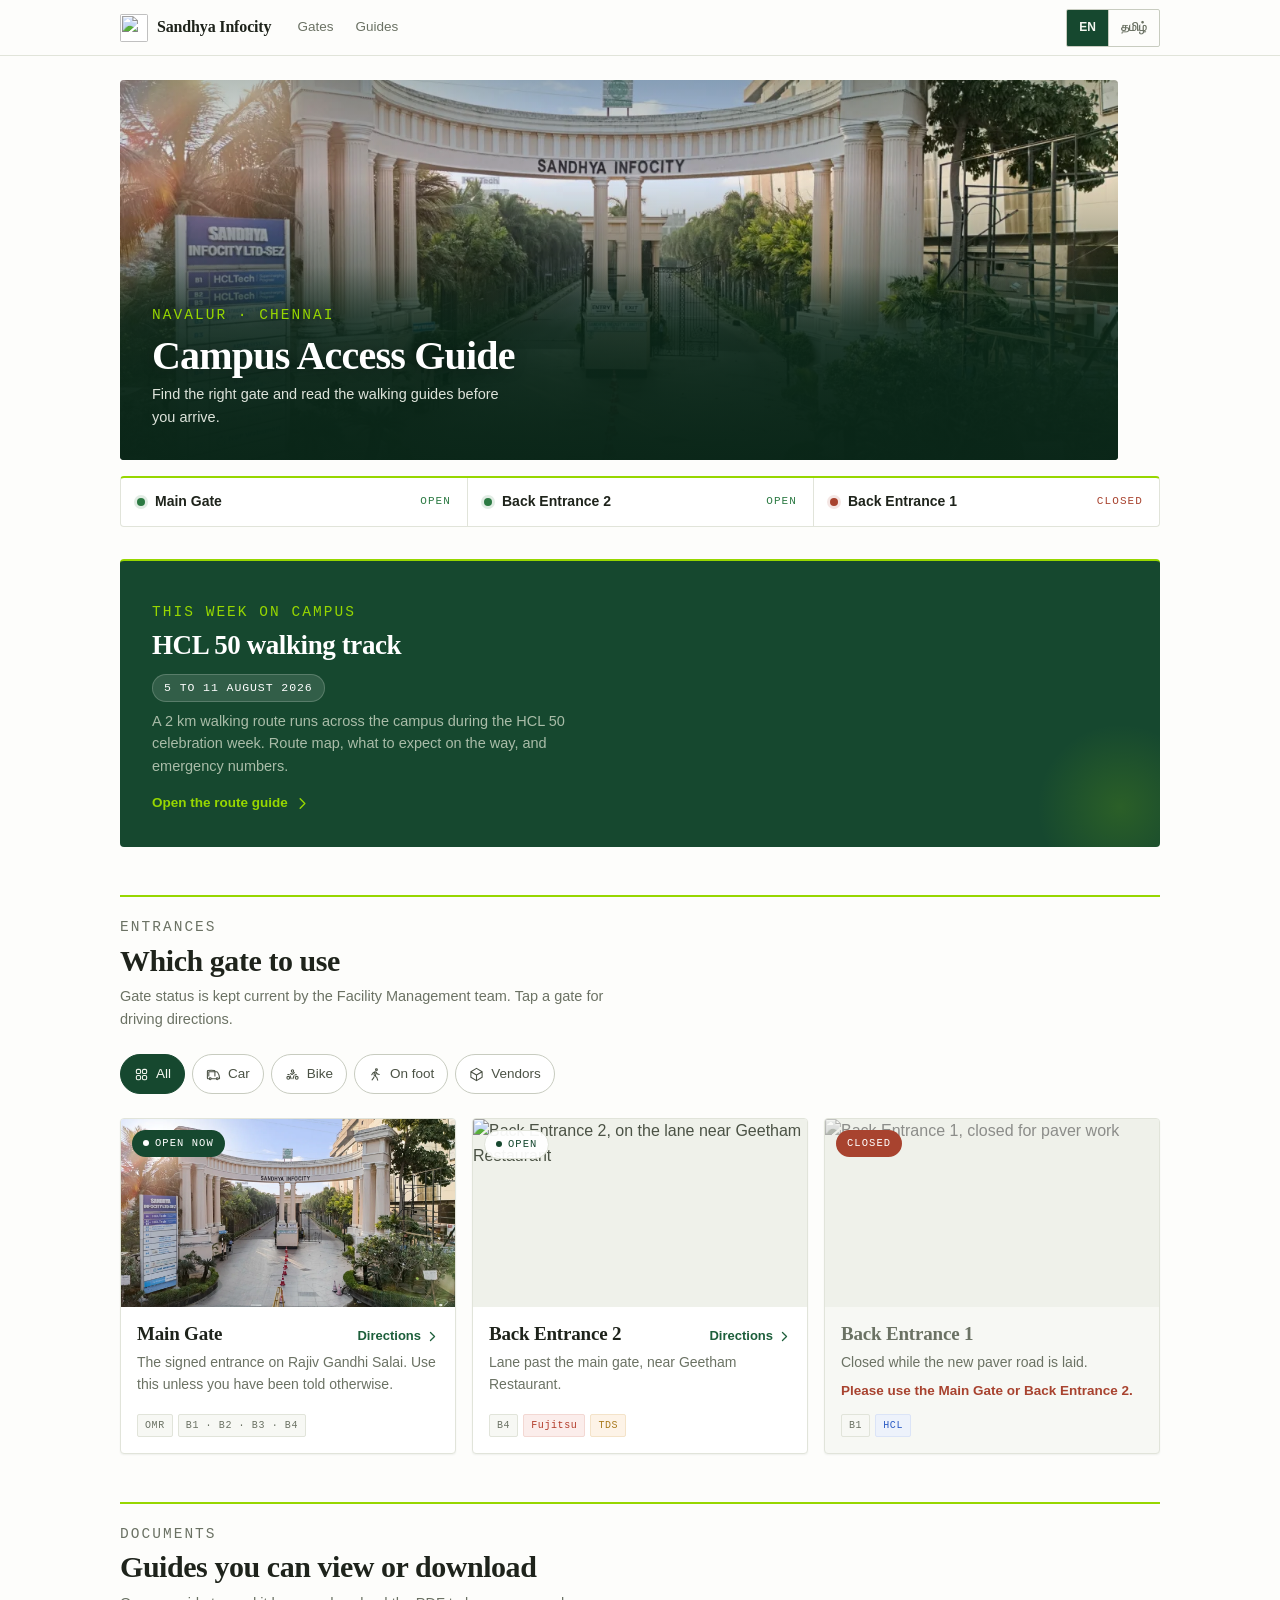
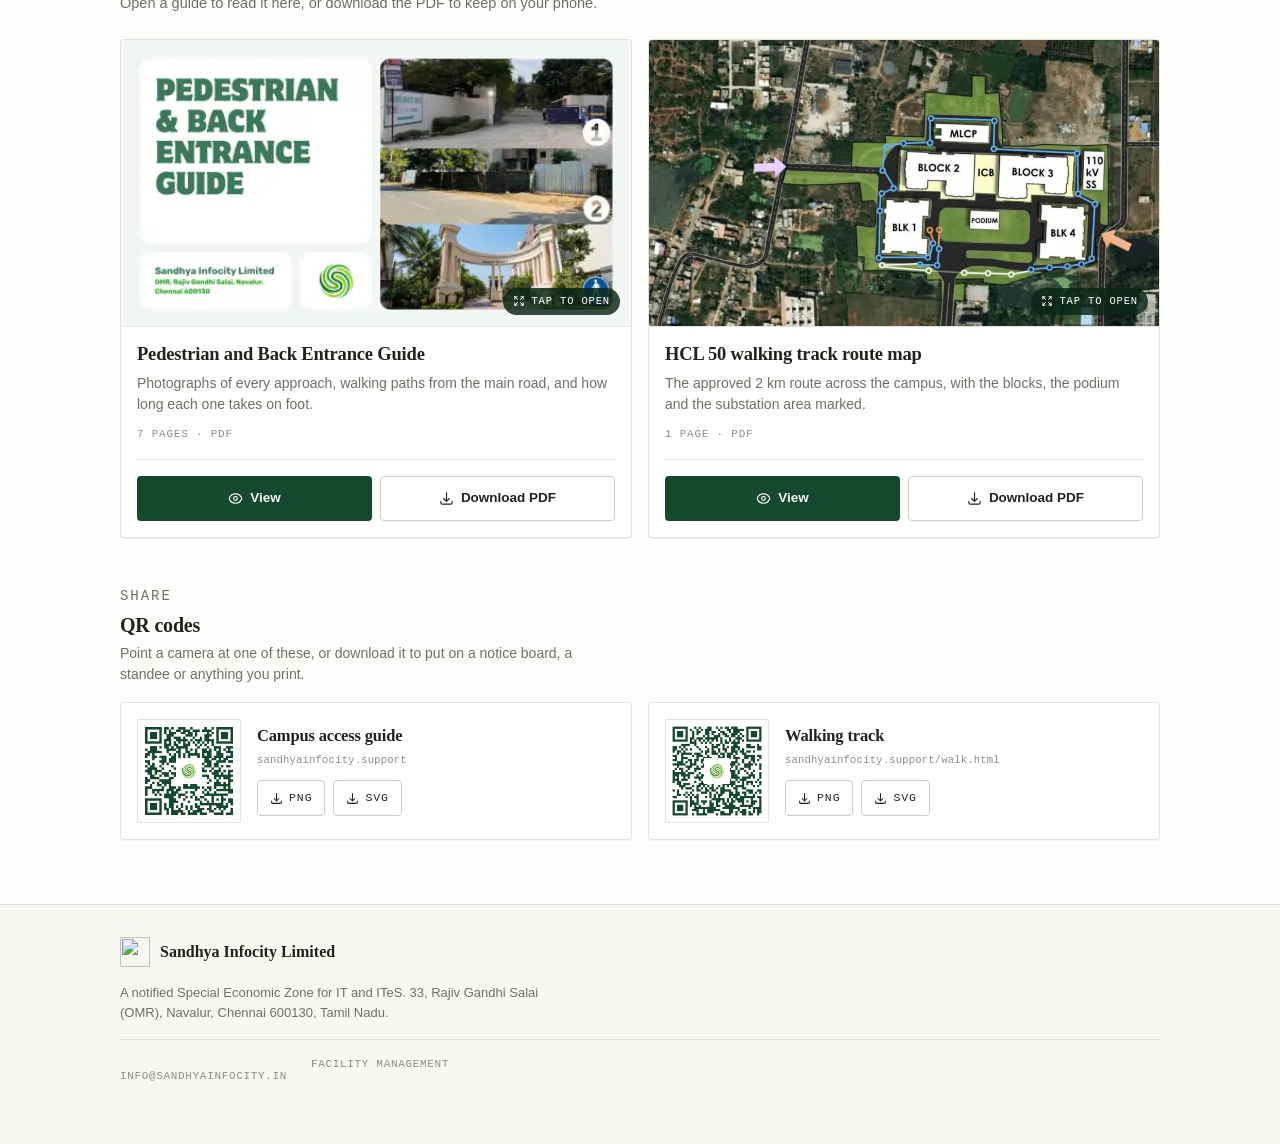
==== commit e03cb92c: "feat(site): offer the QR codes as downloads in the Documents section HCL's team is producing standee" ====
--- a/index.html
+++ b/index.html
@@ -265,6 +265,41 @@
       </article>
 
     </div>
+
+    <div class="subhead">
+      <p class="eyebrow" data-i18n="sec-qr-eyebrow">Share</p>
+      <h3 data-i18n="sec-qr-title">QR codes</h3>
+      <p data-i18n="sec-qr-desc">Point a camera at one of these, or download it to put on a notice board, a standee or anything you print.</p>
+    </div>
+
+    <div class="grid grid--2">
+      <div class="qrcard reveal" style="--d:0.04s">
+        <div class="qrcard-code">
+          <img src="qr/qr-campus-access-display.webp" alt="QR code for Campus access guide" data-i18n-alt="qr-campus-alt" loading="lazy" width="400" height="400">
+        </div>
+        <div class="qrcard-body">
+          <p class="qrcard-title" data-i18n="qr-campus">Campus access guide</p>
+          <p class="qrcard-url">sandhyainfocity.support</p>
+          <div class="qrcard-links">
+            <a class="qrlink" href="qr/qr-campus-access.png" download data-track="dl_qr_campus_png"><svg viewBox="0 0 24 24" stroke-width="1.9" aria-hidden="true"><path stroke-linecap="round" stroke-linejoin="round" d="M3 16.5v2.25A2.25 2.25 0 005.25 21h13.5A2.25 2.25 0 0021 18.75V16.5M16.5 12L12 16.5m0 0L7.5 12m4.5 4.5V3"/></svg>PNG</a>
+            <a class="qrlink" href="qr/qr-campus-access.svg" download data-track="dl_qr_campus_svg"><svg viewBox="0 0 24 24" stroke-width="1.9" aria-hidden="true"><path stroke-linecap="round" stroke-linejoin="round" d="M3 16.5v2.25A2.25 2.25 0 005.25 21h13.5A2.25 2.25 0 0021 18.75V16.5M16.5 12L12 16.5m0 0L7.5 12m4.5 4.5V3"/></svg>SVG</a>
+          </div>
+        </div>
+      </div>
+      <div class="qrcard reveal" style="--d:0.04s">
+        <div class="qrcard-code">
+          <img src="qr/qr-walking-track-display.webp" alt="QR code for Walking track" data-i18n-alt="qr-walk-alt" loading="lazy" width="400" height="400">
+        </div>
+        <div class="qrcard-body">
+          <p class="qrcard-title" data-i18n="qr-walk">Walking track</p>
+          <p class="qrcard-url">sandhyainfocity.support/<wbr>walk.html</p>
+          <div class="qrcard-links">
+            <a class="qrlink" href="qr/qr-walking-track.png" download data-track="dl_qr_walk_png"><svg viewBox="0 0 24 24" stroke-width="1.9" aria-hidden="true"><path stroke-linecap="round" stroke-linejoin="round" d="M3 16.5v2.25A2.25 2.25 0 005.25 21h13.5A2.25 2.25 0 0021 18.75V16.5M16.5 12L12 16.5m0 0L7.5 12m4.5 4.5V3"/></svg>PNG</a>
+            <a class="qrlink" href="qr/qr-walking-track.svg" download data-track="dl_qr_walk_svg"><svg viewBox="0 0 24 24" stroke-width="1.9" aria-hidden="true"><path stroke-linecap="round" stroke-linejoin="round" d="M3 16.5v2.25A2.25 2.25 0 005.25 21h13.5A2.25 2.25 0 0021 18.75V16.5M16.5 12L12 16.5m0 0L7.5 12m4.5 4.5V3"/></svg>SVG</a>
+          </div>
+        </div>
+      </div>
+    </div>
   </section>
 
   <!-- ====================================================================
--- a/assets/styles.css
+++ b/assets/styles.css
@@ -488,6 +488,48 @@
     color: var(--n-500); margin-top: 10px;
 }
 .doc-actions { display: flex; gap: var(--s2); margin-top: var(--s4); padding-top: var(--s4); border-top: 1px solid var(--line); }
+
+/* --- QR cards ------------------------------------------------------------- */
+.subhead { margin: var(--s7) 0 var(--s4); }
+.subhead h3 {
+    font-family: var(--f-display); font-weight: 600; color: var(--ink);
+    font-size: 20px; line-height: 1.2; letter-spacing: -0.01em; margin-top: 5px;
+}
+.subhead p { font-size: 14px; color: var(--muted); margin-top: 6px; max-width: 62ch; }
+
+.qrcard {
+    display: flex; align-items: center; gap: var(--s4);
+    background: var(--card); border: 1px solid var(--line); border-radius: var(--r-md);
+    padding: var(--s4); box-shadow: var(--sh-card);
+}
+.qrcard-code {
+    width: clamp(84px, 26vw, 104px); aspect-ratio: 1; flex-shrink: 0;
+    border: 1px solid var(--line); border-radius: var(--r-sm);
+    background: #fff; overflow: hidden;
+}
+.qrcard-code img { width: 100%; height: 100%; }
+.qrcard-body { min-width: 0; }
+.qrcard-title {
+    font-family: var(--f-display); font-size: 16.5px; font-weight: 600;
+    color: var(--ink); line-height: 1.25; letter-spacing: -0.01em;
+}
+.qrcard-url {
+    font-family: 'IBM Plex Mono', 'SF Mono', Consolas, monospace;
+    font-size: 10.5px; letter-spacing: 0.02em; color: var(--n-500);
+    margin-top: 5px; overflow-wrap: break-word;
+}
+.qrcard-links { display: flex; flex-wrap: wrap; gap: var(--s2); margin-top: var(--s3); }
+.qrlink {
+    display: inline-flex; align-items: center; gap: 6px;
+    min-height: 36px; padding: 0 12px; border-radius: var(--r-md);
+    border: 1px solid var(--line-strong); background: var(--card); color: var(--ink);
+    font-family: 'IBM Plex Mono', 'SF Mono', Consolas, monospace;
+    font-size: 11.5px; font-weight: 500; letter-spacing: 0.08em;
+    transition: background 0.16s ease, border-color 0.16s ease;
+}
+.qrlink:hover { background: var(--subtle); border-color: var(--n-500); }
+.qrlink:active { transform: scale(0.97); }
+.qrlink svg { width: 13px; height: 13px; stroke: currentColor; fill: none; }
 
 /* --- Buttons -------------------------------------------------------------- */
 .btn {
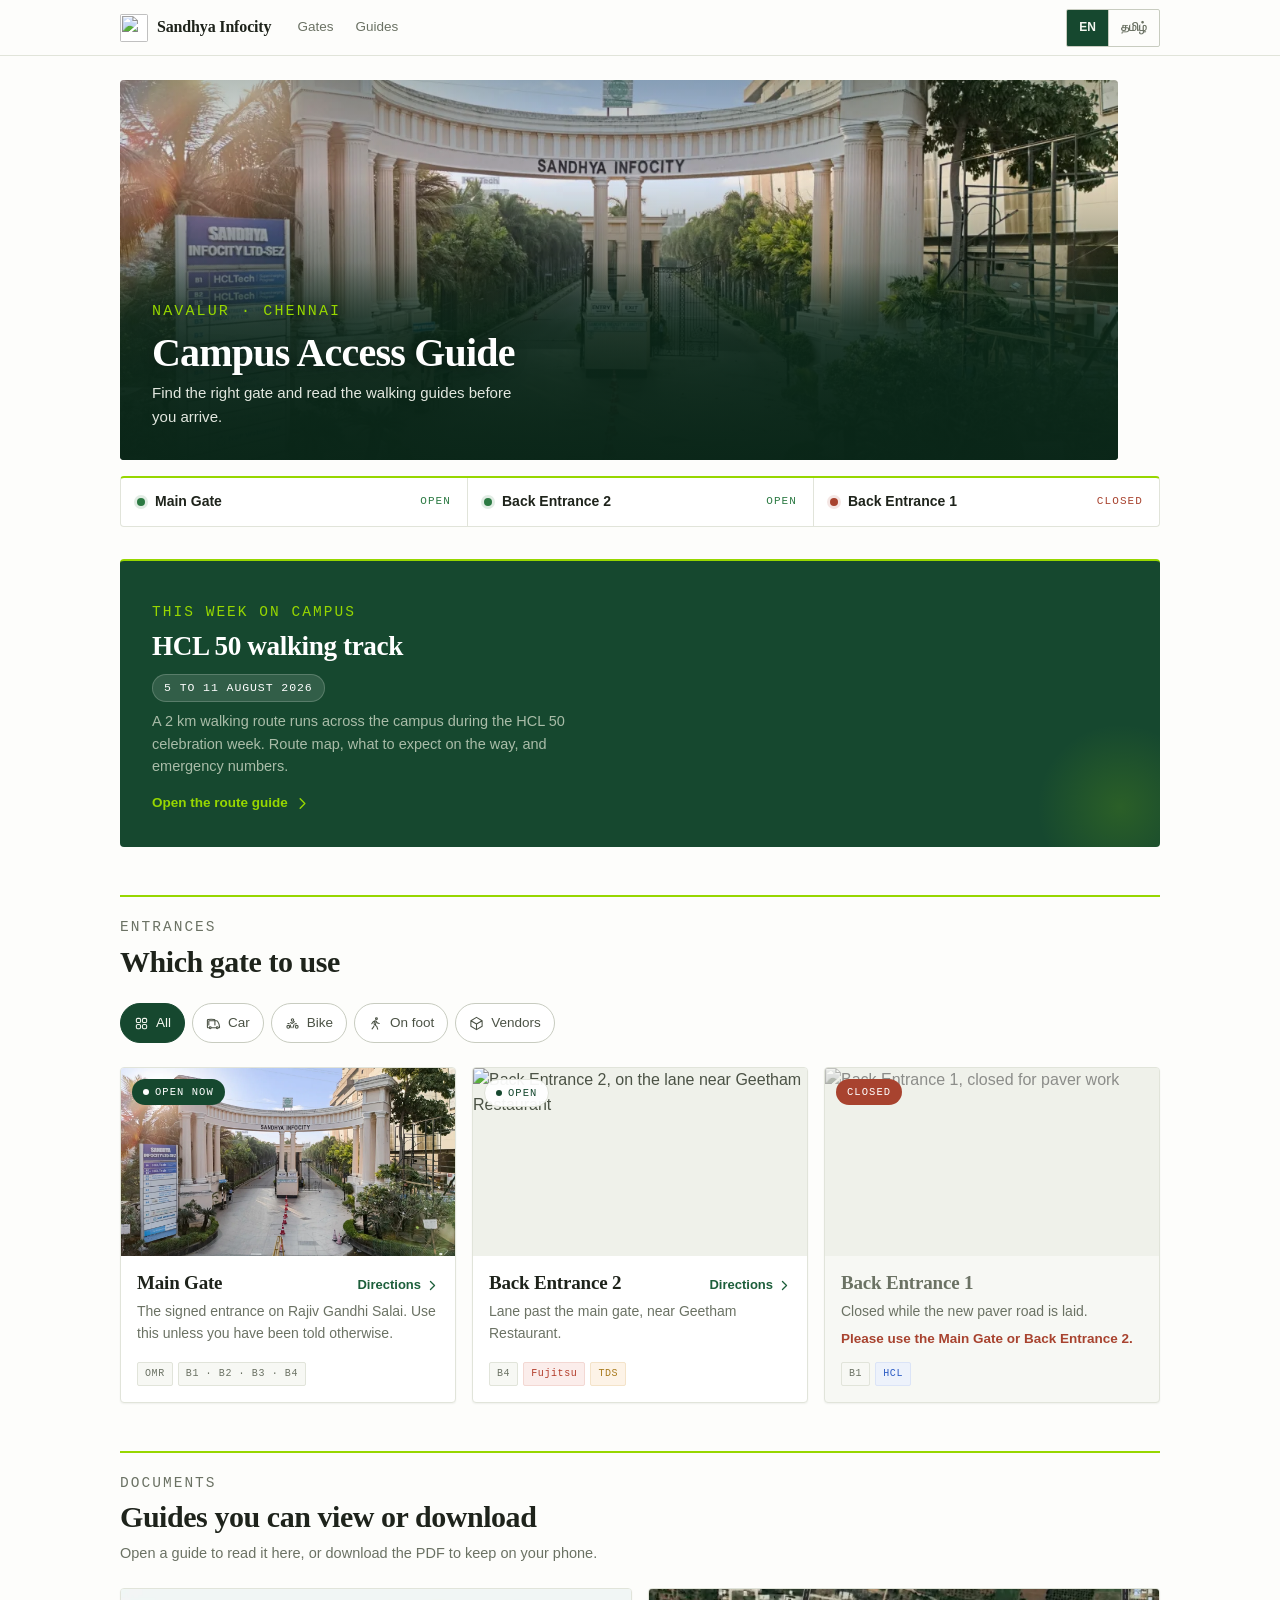
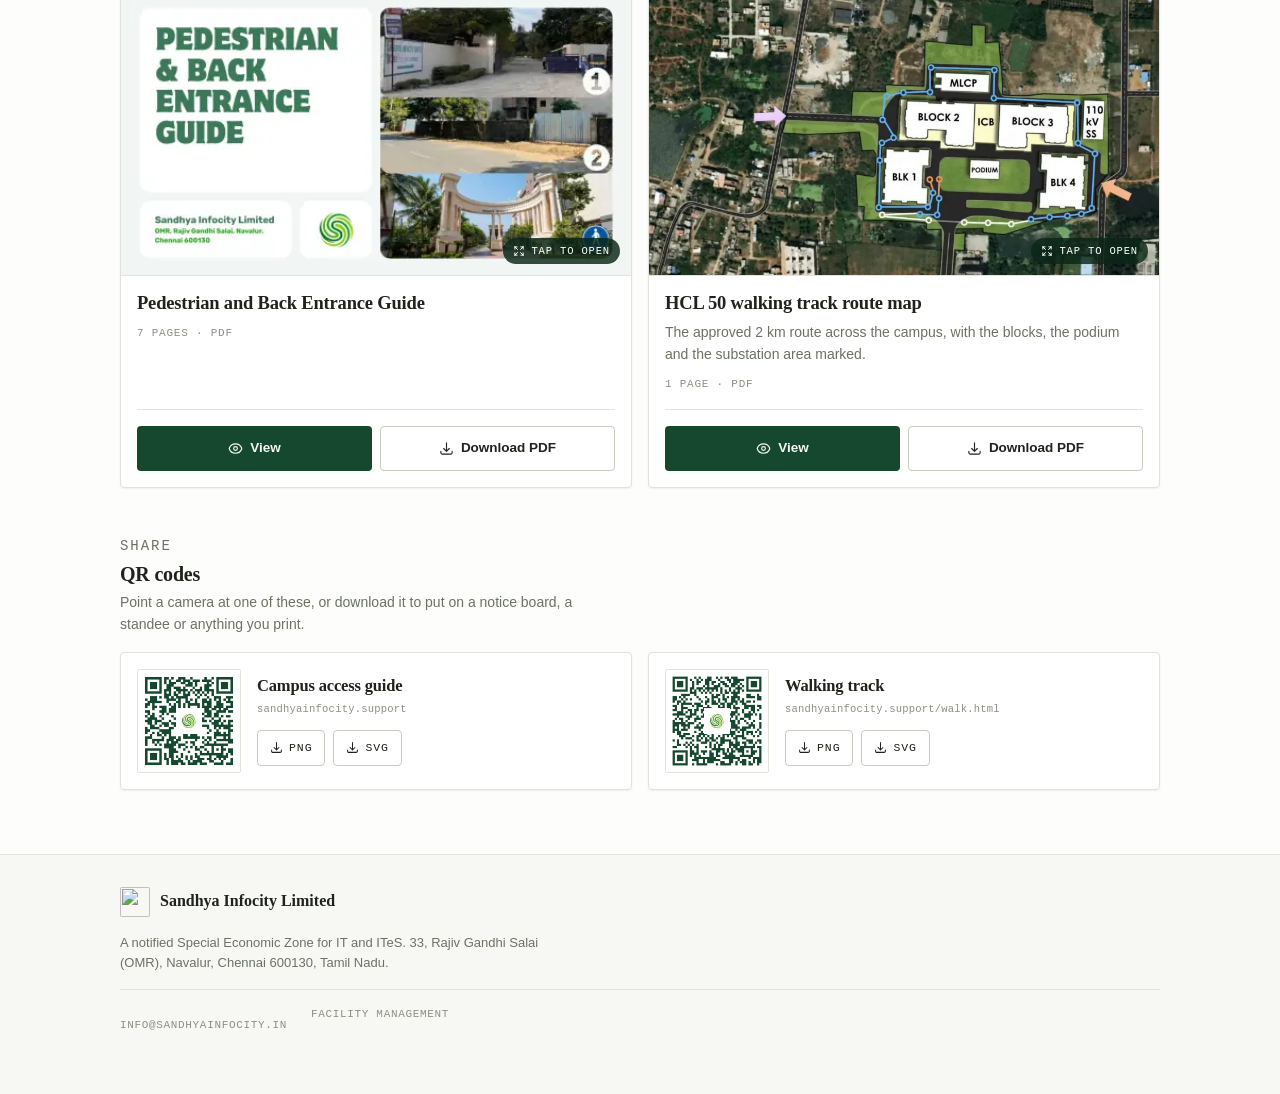
==== commit 8d94f5ce: "refactor(site): fluid rem type, compact mobile bar, native dialog viewer Reported: the hero text was" ====
--- a/index.html
+++ b/index.html
@@ -6,6 +6,7 @@
 <meta name="description" content="Sandhya Infocity campus access guide: live gate status, driving directions, and the pedestrian and back entrance guides.">
 <meta name="theme-color" content="#FDFDFB">
 <meta name="robots" content="noindex, nofollow">
+<meta name="referrer" content="no-referrer">
 <meta http-equiv="Content-Security-Policy" content="default-src 'none'; script-src 'self' https://gc.zgo.at; style-src 'self' 'unsafe-inline' https://fonts.googleapis.com; font-src https://fonts.gstatic.com; img-src 'self' data: https://renvia-code.goatcounter.com; connect-src https://renvia-code.goatcounter.com; base-uri 'none'; form-action 'none'">
 
 <title>Sandhya Infocity · Campus Access Guide</title>
@@ -24,7 +25,8 @@
 
 <link rel="preconnect" href="https://fonts.googleapis.com">
 <link rel="preconnect" href="https://fonts.gstatic.com" crossorigin>
-<link href="https://fonts.googleapis.com/css2?family=Source+Serif+4:opsz,wght@8..60,400;8..60,600&family=IBM+Plex+Sans:wght@400;500;600&family=IBM+Plex+Mono:wght@500&family=Noto+Sans+Tamil:wght@400;500;600&family=Noto+Serif+Tamil:wght@600&display=swap" rel="stylesheet">
+<link href="https://fonts.googleapis.com/css2?family=Source+Serif+4:opsz,wght@8..60,600&family=IBM+Plex+Sans:wght@400;500;600&family=IBM+Plex+Mono:wght@500&family=Noto+Sans+Tamil:wght@400;500;600&family=Noto+Serif+Tamil:wght@600&display=swap" rel="stylesheet">
+<link rel="preload" as="image" href="main-gate.webp" fetchpriority="high">
 <link rel="stylesheet" href="assets/styles.css">
 </head>
 <body>
@@ -46,8 +48,8 @@
       <!-- RESTORE WITH CONTACTS: <a href="#contacts" data-i18n="nav-contacts">Contacts</a> -->
     </nav>
     <div class="lang" role="group" aria-label="Language">
-      <button type="button" data-lang="en" aria-pressed="true">EN</button>
-      <button type="button" data-lang="ta" aria-pressed="false">தமிழ்</button>
+      <button type="button" data-lang="en" aria-pressed="true" aria-label="English">EN</button>
+      <button type="button" data-lang="ta" aria-pressed="false" aria-label="தமிழ்"><span class="lang-full">தமிழ்</span><span class="lang-short" aria-hidden="true">த</span></button>
     </div>
   </div>
 </div>
@@ -110,7 +112,6 @@
     <div class="section-head">
       <p class="eyebrow" data-i18n="sec-gates-eyebrow">Entrances</p>
       <h2 data-i18n="sec-gates-title">Which gate to use</h2>
-      <p data-i18n="sec-gates-desc">Gate status is kept current by the Facility Management team. Tap a gate for driving directions.</p>
     </div>
 
     <div class="chips" role="group" aria-label="Filter gates by how you arrive">
@@ -223,7 +224,6 @@
         </button>
         <div class="doc-body">
           <h3 class="doc-title" data-i18n="doc-guide-title">Pedestrian and Back Entrance Guide</h3>
-          <p class="doc-desc" data-i18n="doc-guide-desc">Photographs of every approach, walking paths from the main road, and how long each one takes on foot.</p>
           <p class="doc-meta" data-i18n="doc-guide-meta">7 pages · PDF</p>
           <div class="doc-actions">
             <button class="btn btn--primary" type="button" data-doc="guide">
@@ -380,7 +380,7 @@
 <!-- ====================================================================== -->
 <!-- Document viewer                                                        -->
 <!-- ====================================================================== -->
-<div class="viewer" id="viewer" role="dialog" aria-modal="true" aria-label="Document viewer" hidden>
+<dialog class="viewer" id="viewer" aria-label="Document viewer">
   <div class="viewer-bar">
     <span class="viewer-title"></span>
     <span class="viewer-count"></span>
@@ -388,7 +388,7 @@
       <svg viewBox="0 0 24 24" stroke-width="1.9" aria-hidden="true"><path stroke-linecap="round" stroke-linejoin="round" d="M3 16.5v2.25A2.25 2.25 0 005.25 21h13.5A2.25 2.25 0 0021 18.75V16.5M16.5 12L12 16.5m0 0L7.5 12m4.5 4.5V3"/></svg>
       <span data-i18n="download">Download PDF</span>
     </a>
-    <button class="viewer-icon viewer-close" type="button" data-i18n-label="viewer-close" aria-label="Close">
+    <button class="viewer-icon viewer-close" type="button" autofocus data-i18n-label="viewer-close" aria-label="Close">
       <svg viewBox="0 0 24 24" stroke-width="2" aria-hidden="true"><path stroke-linecap="round" stroke-linejoin="round" d="M6 18L18 6M6 6l12 12"/></svg>
     </button>
   </div>
@@ -404,7 +404,7 @@
   <div class="viewer-foot">
     <div class="thumbs"></div>
   </div>
-</div>
+</dialog>
 
 <script src="assets/app.js"></script>
 </body>
--- a/assets/styles.css
+++ b/assets/styles.css
@@ -95,8 +95,8 @@
 html[lang="ta"] h1,
 html[lang="ta"] h2,
 html[lang="ta"] h3 { line-height: 1.3; letter-spacing: 0; }
-html[lang="ta"] .hero-copy h1 { font-size: clamp(24px, 6vw, 34px); }
-html[lang="ta"] .hero-panel h1 { font-size: clamp(26px, 6.4vw, 38px); }
+html[lang="ta"] .hero-copy h1 { font-size: clamp(1.2rem, 5.4vw, 2.125rem); }
+html[lang="ta"] .hero-panel h1 { font-size: clamp(1.35rem, 5.9vw, 2.375rem); }
 html[lang="ta"] .fact dd { font-size: 19px; letter-spacing: 0; }
 html[lang="ta"] .jump a { font-size: 12.5px; padding: 0 8px; }
 html[lang="ta"] .jump a::after { left: 8px; right: 8px; }
@@ -189,10 +189,34 @@
     font-family: var(--f-display); font-size: 16px; font-weight: 600;
     color: var(--ink); letter-spacing: -0.01em; white-space: nowrap;
 }
-/* On narrow phones the wordmark is dropped so the section nav keeps its room */
+/* The section nav is the useful control on a phone, so on narrow screens the
+   wordmark is dropped and the language switch shrinks to give it room. */
+.lang-short { display: none; }
 @media (max-width: 559px) {
     .brand-name { display: none; }
     .bar-in { gap: var(--s3); }
+}
+@media (max-width: 399px) {
+    .brand-mark { width: 26px; height: 26px; }
+    .jump a { font-size: 13px; padding: 0 8px; }
+    .jump a::after { left: 8px; right: 8px; }
+    .jump { mask-image: linear-gradient(to right, #000 0, #000 calc(100% - 10px), transparent 100%); }
+    .bar-in { gap: 10px; }
+}
+/* Compact switch where the full word will not fit. In English that is only the
+   very narrow end; in Tamil the nav labels themselves are longer, so it kicks
+   in sooner — and a reader already in Tamil does not need it spelled out. */
+@media (max-width: 339px) {
+    .lang-full { display: none; }
+    .lang-short { display: inline; }
+    .lang button { font-size: 11.5px; padding: 0 10px; }
+}
+@media (max-width: 439px) {
+    html[lang="ta"] .lang-full { display: none; }
+    html[lang="ta"] .lang-short { display: inline; }
+    html[lang="ta"] .lang button { font-size: 11.5px; padding: 0 10px; }
+    html[lang="ta"] .jump a { padding: 0 7px; }
+    html[lang="ta"] .jump a::after { left: 7px; right: 7px; }
 }
 
 .jump {
@@ -236,7 +260,7 @@
 .hero-frame {
     position: relative; overflow: hidden;
     border-radius: var(--r-md); background: var(--n-100);
-    aspect-ratio: 4 / 3; max-height: 300px;
+    aspect-ratio: 4 / 3; max-height: min(300px, 62svh);
 }
 .hero-frame img { width: 100%; height: 100%; object-fit: cover; }
 .hero-scrim {
@@ -252,7 +276,7 @@
    how many lines the headline runs to in a given language. */
 .hero-copy {
     position: absolute; left: 0; right: 0; bottom: 0;
-    padding: var(--s7) var(--s4) var(--s4);
+    padding: clamp(1.75rem, 9vw, 3rem) var(--s4) var(--s4);
     background: linear-gradient(to bottom, rgba(10, 38, 24, 0) 0%, rgba(10, 38, 24, 0.62) 32%, rgba(10, 38, 24, 0.9) 100%);
 }
 .hero-copy .eyebrow { color: var(--lime-500); text-shadow: 0 1px 8px rgba(10, 38, 24, 0.8); }
@@ -273,26 +297,29 @@
 .hero-panel .eyebrow { color: var(--lime-500); }
 .hero-panel h1 {
     font-family: var(--f-display); font-weight: 600; color: #fff;
-    font-size: clamp(30px, 7.4vw, 44px); line-height: 1.06; letter-spacing: -0.022em; margin-top: 9px;
+    font-size: clamp(1.5rem, 6.6vw, 2.75rem); line-height: 1.08; letter-spacing: -0.022em; margin-top: 9px;
+    text-wrap: balance;
 }
 .hero-panel p { color: var(--on-dark-muted); font-size: 15px; margin-top: 11px; max-width: 52ch; }
 .hero-panel .event-when { margin-top: var(--s4); }
 @media (min-width: 720px) { .hero-panel { padding: var(--s8) var(--s7) var(--s7); } }
 .hero-copy h1 {
     font-family: var(--f-display); font-weight: 600; color: #fff;
-    font-size: clamp(28px, 7vw, 40px); line-height: 1.08; letter-spacing: -0.02em;
+    font-size: clamp(1.3rem, 6.1vw, 2.5rem); line-height: 1.12; letter-spacing: -0.02em;
+    text-wrap: balance;
     margin-top: 7px; text-shadow: 0 1px 14px rgba(0, 0, 0, 0.28);
 }
 .hero-copy p {
-    color: rgba(244, 247, 240, 0.9); font-size: 14.5px; margin-top: 6px; max-width: 46ch;
+    color: rgba(244, 247, 240, 0.92); font-size: clamp(0.8rem, 3.3vw, 0.94rem);
+    margin-top: 6px; max-width: 46ch; text-wrap: pretty;
 }
 
 @media (min-width: 720px) {
-    .hero-frame { aspect-ratio: 16 / 9; max-height: 420px; }
+    .hero-frame { aspect-ratio: 16 / 9; max-height: min(420px, 72svh); }
     .hero-copy { padding: var(--s6); }
 }
 @media (min-width: 1000px) {
-    .hero-frame { aspect-ratio: 21 / 8; max-height: 380px; }
+    .hero-frame { aspect-ratio: 21 / 8; max-height: min(380px, 72svh); }
 }
 
 /* --- Status board --------------------------------------------------------- */
@@ -328,15 +355,16 @@
 .section { padding-top: var(--s7); }
 .section-head { border-top: 2px solid var(--lime-500); padding-top: var(--s3); margin-bottom: var(--s5); }
 .eyebrow {
-    font-family: var(--f-mono); font-size: 11px; font-weight: 500;
-    text-transform: uppercase; letter-spacing: var(--tracking-caps); color: var(--muted);
+    font-family: var(--f-mono); font-size: clamp(0.6rem, 2.5vw, 0.69rem); font-weight: 500;
+    text-transform: uppercase; letter-spacing: clamp(0.08em, 0.5vw, 0.14em); color: var(--muted);
 }
 .section-head h2 {
     font-family: var(--f-display); font-weight: 600; color: var(--ink);
-    font-size: clamp(23px, 4.4vw, 30px); line-height: 1.16; letter-spacing: -0.015em;
+    font-size: clamp(1.24rem, 4.2vw, 1.875rem); line-height: 1.18; letter-spacing: -0.015em;
+    text-wrap: balance;
     margin-top: 5px;
 }
-.section-head p { font-size: 14.5px; color: var(--muted); margin-top: 7px; max-width: 62ch; }
+.section-head p { font-size: 14.5px; color: var(--muted); margin-top: 7px; max-width: 62ch; text-wrap: pretty; }
 
 /* --- Grid ----------------------------------------------------------------- */
 .grid { display: grid; gap: var(--s4); grid-template-columns: 1fr; }
@@ -363,7 +391,7 @@
 }
 .event .eyebrow { color: var(--lime-500); }
 .event h3 {
-    font-family: var(--f-display); font-size: clamp(21px, 4.6vw, 27px); font-weight: 600;
+    font-family: var(--f-display); font-size: clamp(1.16rem, 4.4vw, 1.7rem); font-weight: 600; text-wrap: balance;
     color: #fff; line-height: 1.18; margin-top: 7px; letter-spacing: -0.015em;
 }
 .event p { color: var(--on-dark-muted); font-size: 14.5px; margin-top: 8px; max-width: 52ch; }
@@ -487,7 +515,8 @@
     font-family: var(--f-mono); font-size: 11px; letter-spacing: 0.07em; text-transform: uppercase;
     color: var(--n-500); margin-top: 10px;
 }
-.doc-actions { display: flex; gap: var(--s2); margin-top: var(--s4); padding-top: var(--s4); border-top: 1px solid var(--line); }
+.doc-actions { display: flex; gap: var(--s2); margin-top: auto; padding-top: var(--s4); border-top: 1px solid var(--line); }
+.doc-desc + .doc-meta, .doc-title + .doc-meta { margin-bottom: var(--s4); }
 
 /* --- QR cards ------------------------------------------------------------- */
 .subhead { margin: var(--s7) 0 var(--s4); }
@@ -503,7 +532,7 @@
     padding: var(--s4); box-shadow: var(--sh-card);
 }
 .qrcard-code {
-    width: clamp(84px, 26vw, 104px); aspect-ratio: 1; flex-shrink: 0;
+    width: clamp(72px, 24vw, 104px); aspect-ratio: 1; flex-shrink: 0;
     border: 1px solid var(--line); border-radius: var(--r-sm);
     background: #fff; overflow: hidden;
 }
@@ -528,6 +557,13 @@
     transition: background 0.16s ease, border-color 0.16s ease;
 }
 .qrlink:hover { background: var(--subtle); border-color: var(--n-500); }
+/* Below ~340px the code and the text can no longer sit side by side */
+@media (max-width: 339px) {
+    .qrcard { flex-direction: column; align-items: flex-start; gap: var(--s3); }
+    .qrcard-code { width: 92px; }
+    .qrcard-links { width: 100%; }
+    .qrlink { flex: 1; justify-content: center; }
+}
 .qrlink:active { transform: scale(0.97); }
 .qrlink svg { width: 13px; height: 13px; stroke: currentColor; fill: none; }
 
@@ -679,17 +715,22 @@
 .footer-meta a:hover { color: var(--green-700); }
 
 /* --- Viewer overlay ------------------------------------------------------- */
+/* Native <dialog> opened with showModal(): the browser supplies the top layer,
+   the focus trap, the inert background and Esc-to-close. Only the chrome
+   defaults need resetting. */
 .viewer {
-    position: fixed; inset: 0; z-index: 120;
-    background: var(--green-950);
-    display: flex; flex-direction: column;
-    animation: fade 0.2s ease;
-    overscroll-behavior: contain;
-}
+    position: fixed; inset: 0;
+    width: 100%; max-width: 100%; height: 100%; max-height: 100%;
+    margin: 0; padding: 0; border: 0;
+    background: var(--green-950); color: var(--body);
+    overflow: hidden; overscroll-behavior: contain;
+}
+.viewer[open] { display: flex; flex-direction: column; animation: fade 0.2s ease; }
+.viewer::backdrop { background: var(--green-950); }
 /* Track the dynamic viewport so the stage is not clipped by mobile toolbars */
-@supports (height: 100dvh) { .viewer { height: 100dvh; } }
+@supports (height: 100dvh) { .viewer { height: 100dvh; max-height: 100dvh; } }
 /* These carry a display value, so the plain [hidden] default is not enough */
-.viewer[hidden], .viewer-nav[hidden], .thumbs[hidden], .viewer-foot[hidden] { display: none; }
+.viewer-nav[hidden], .thumbs[hidden], .viewer-foot[hidden] { display: none; }
 @keyframes fade { from { opacity: 0; } to { opacity: 1; } }
 
 .viewer-bar {
